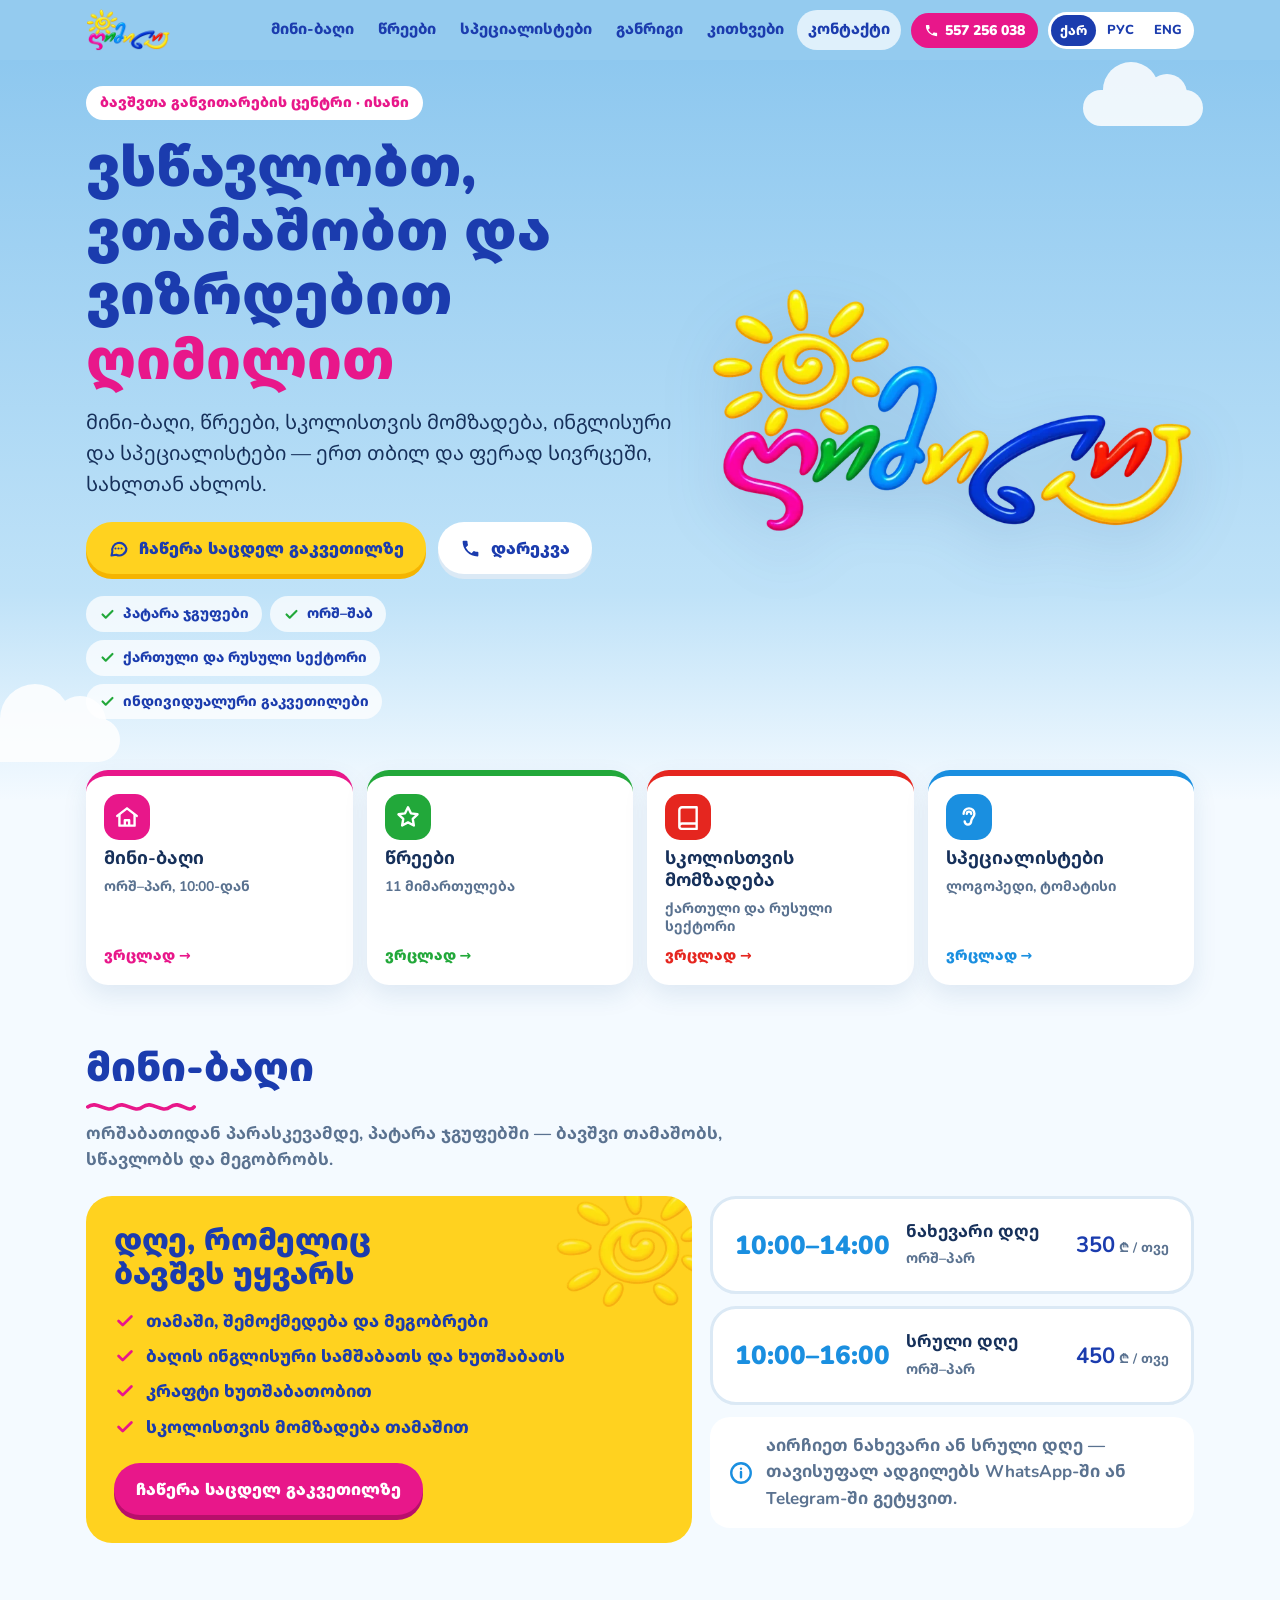
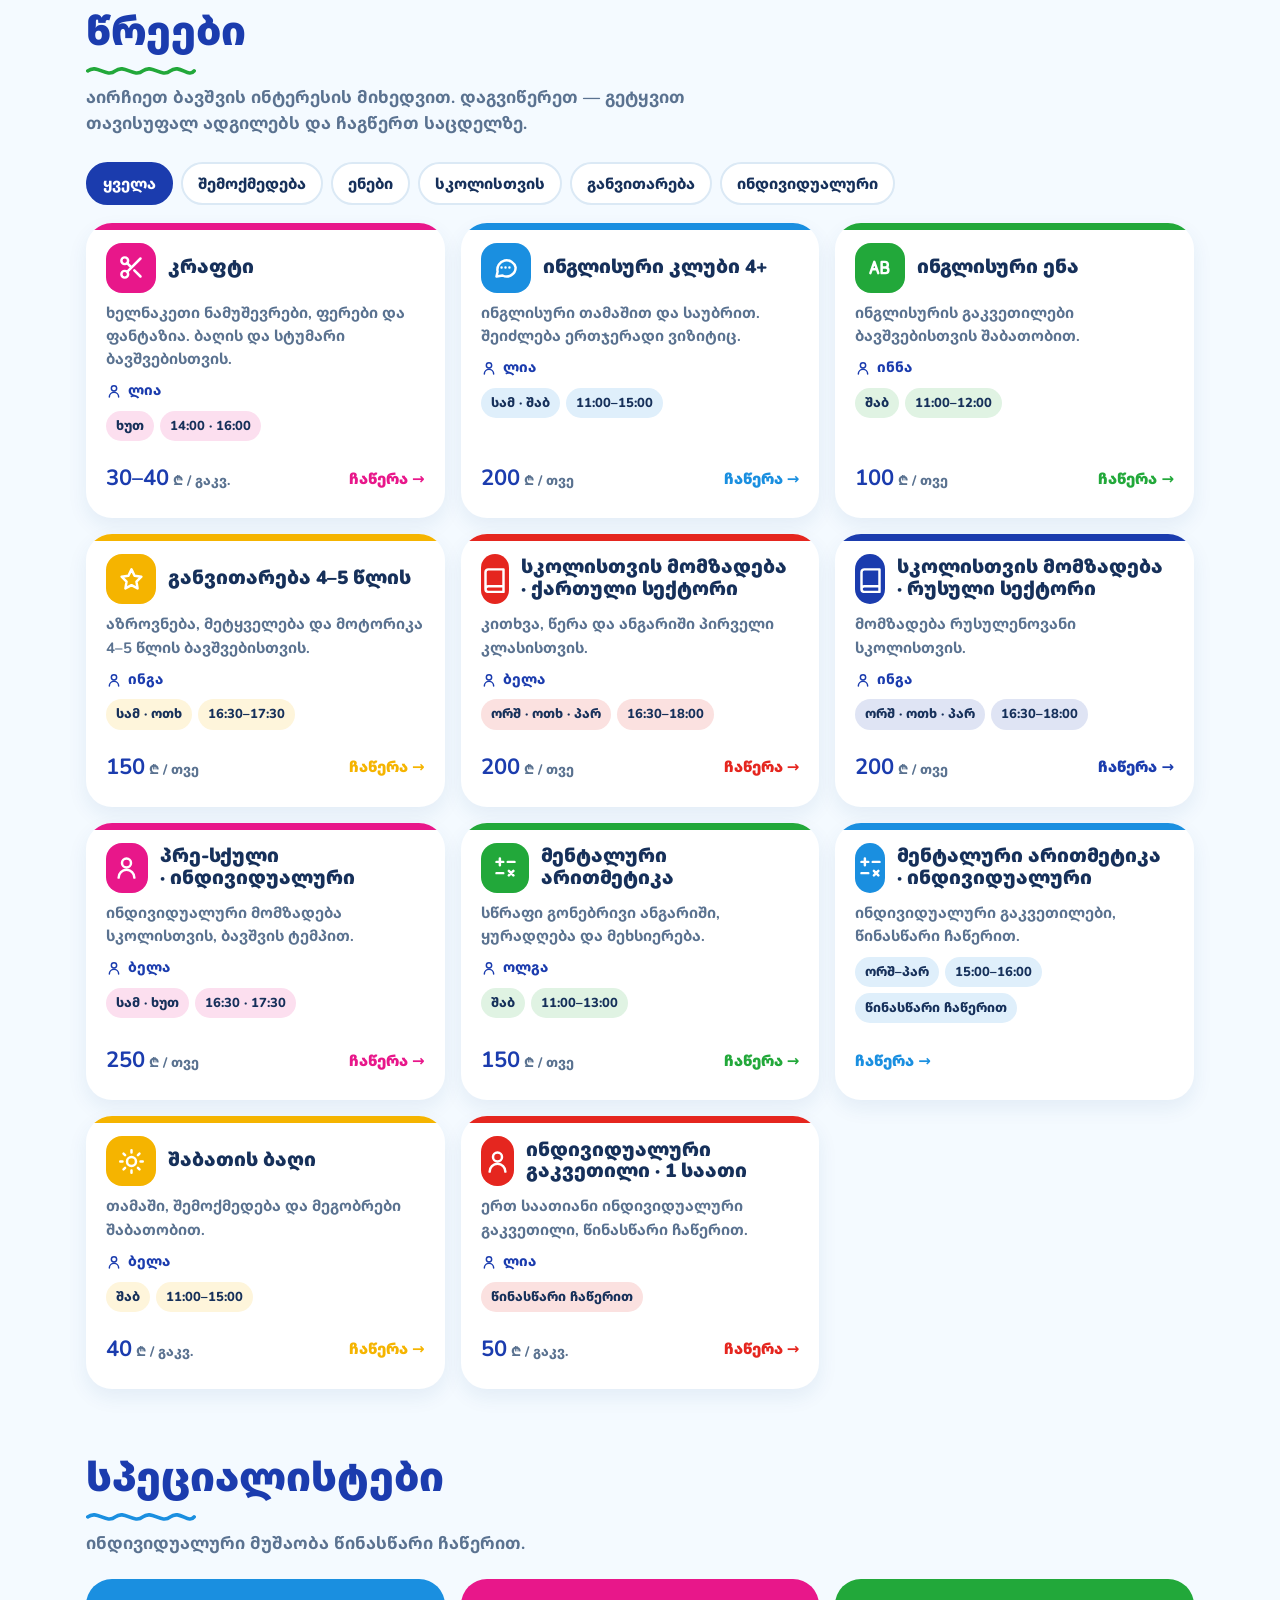
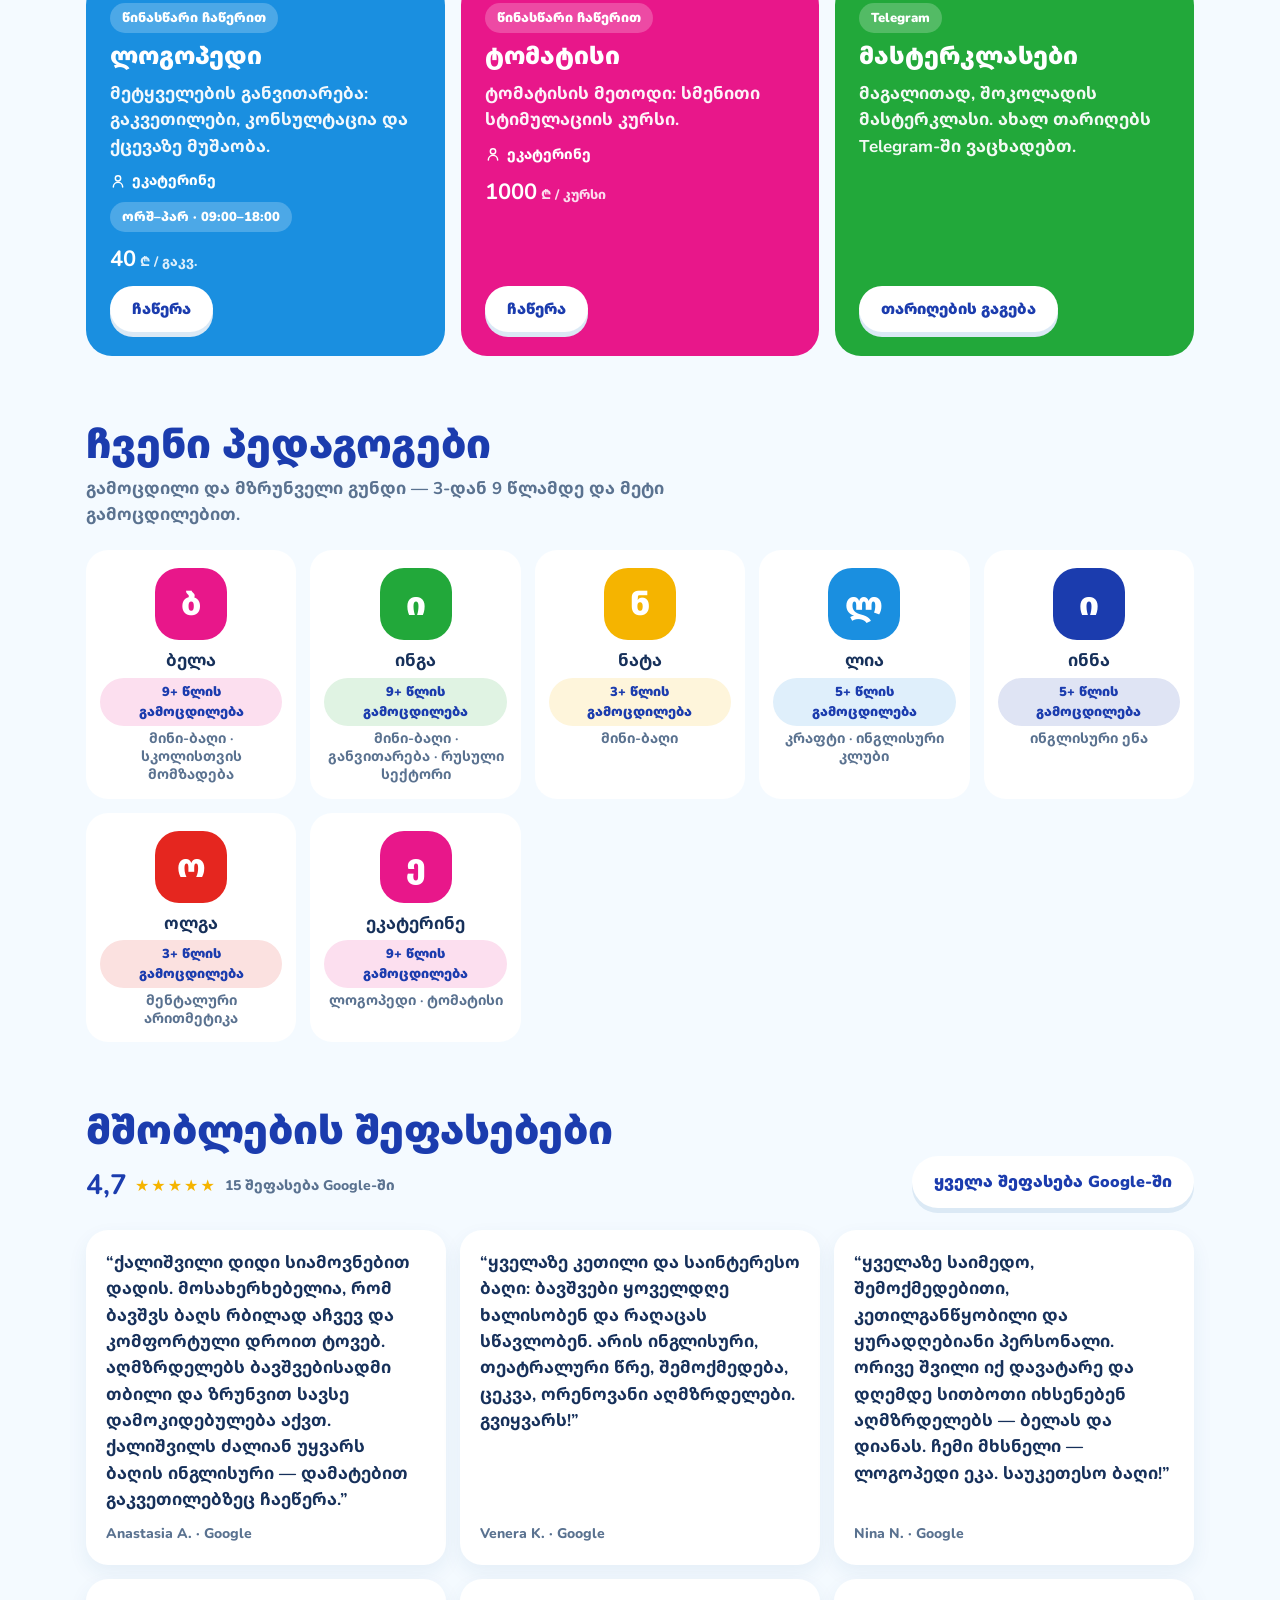
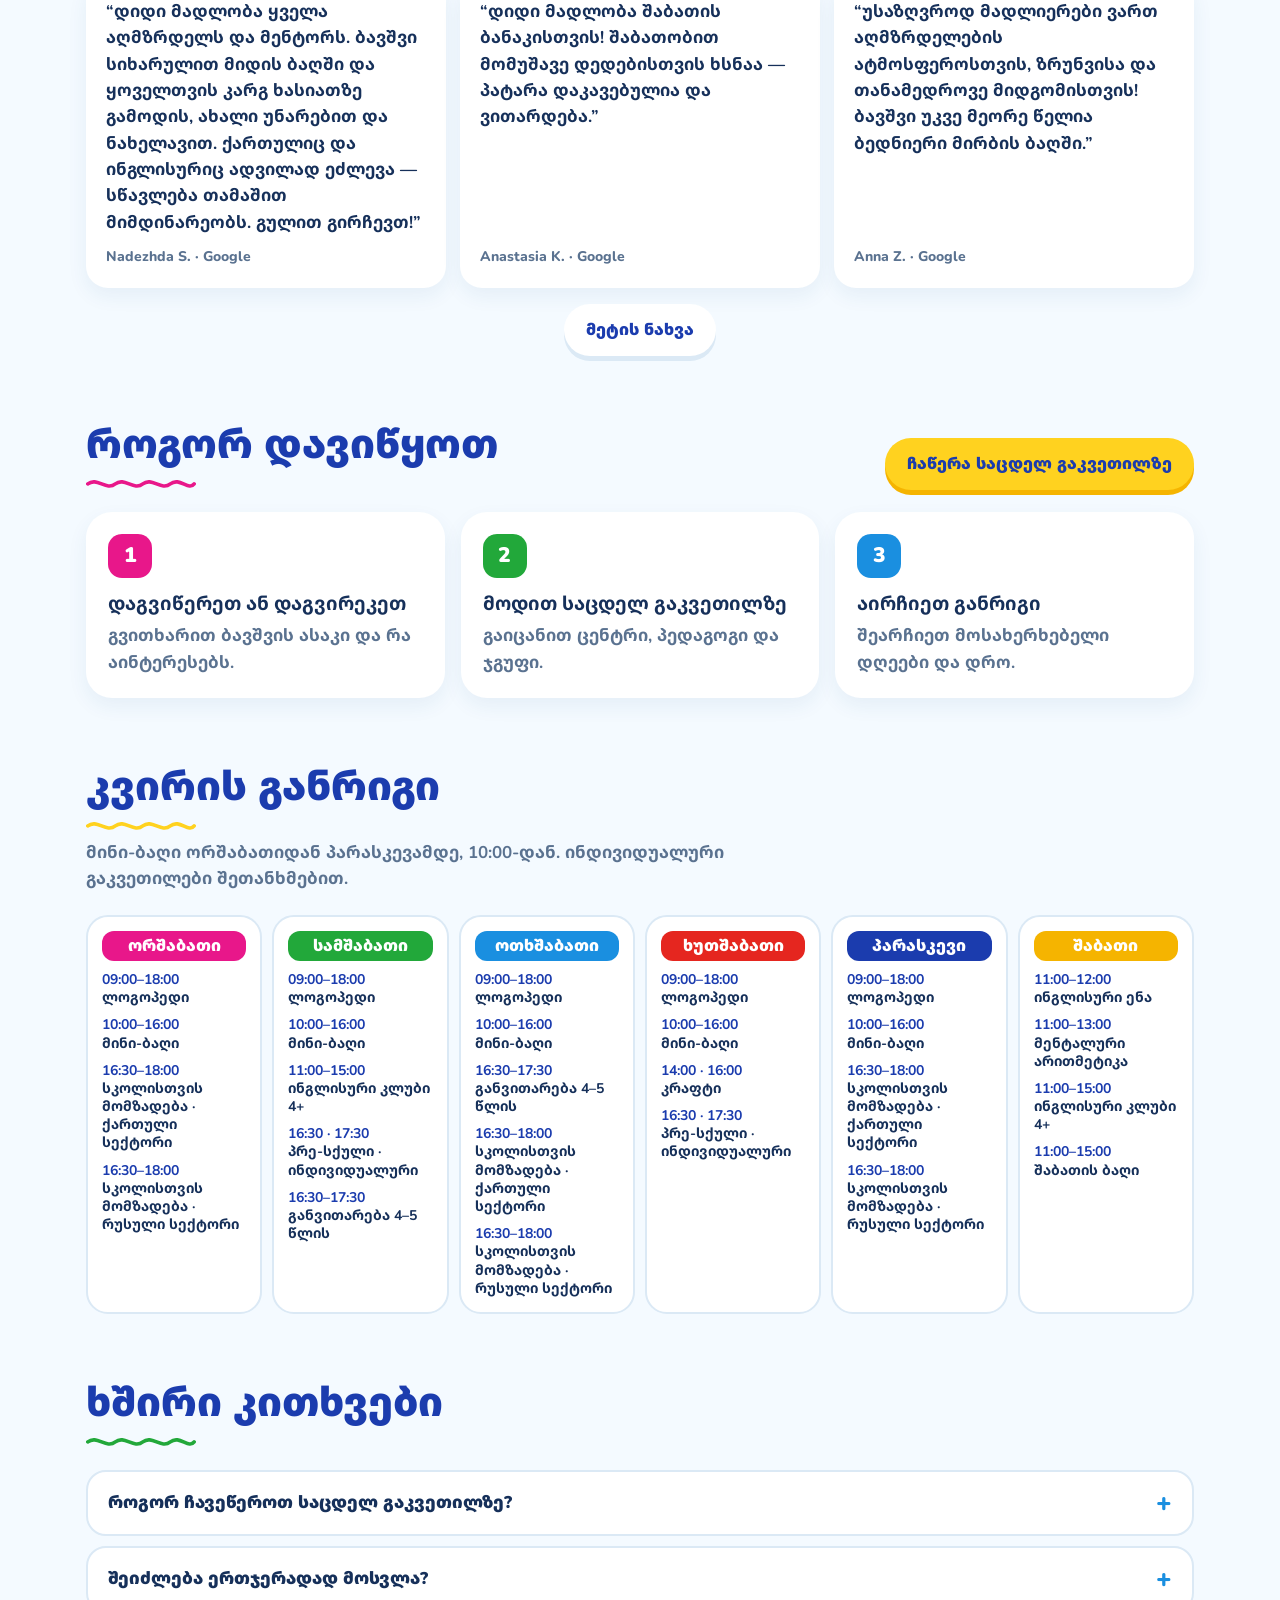
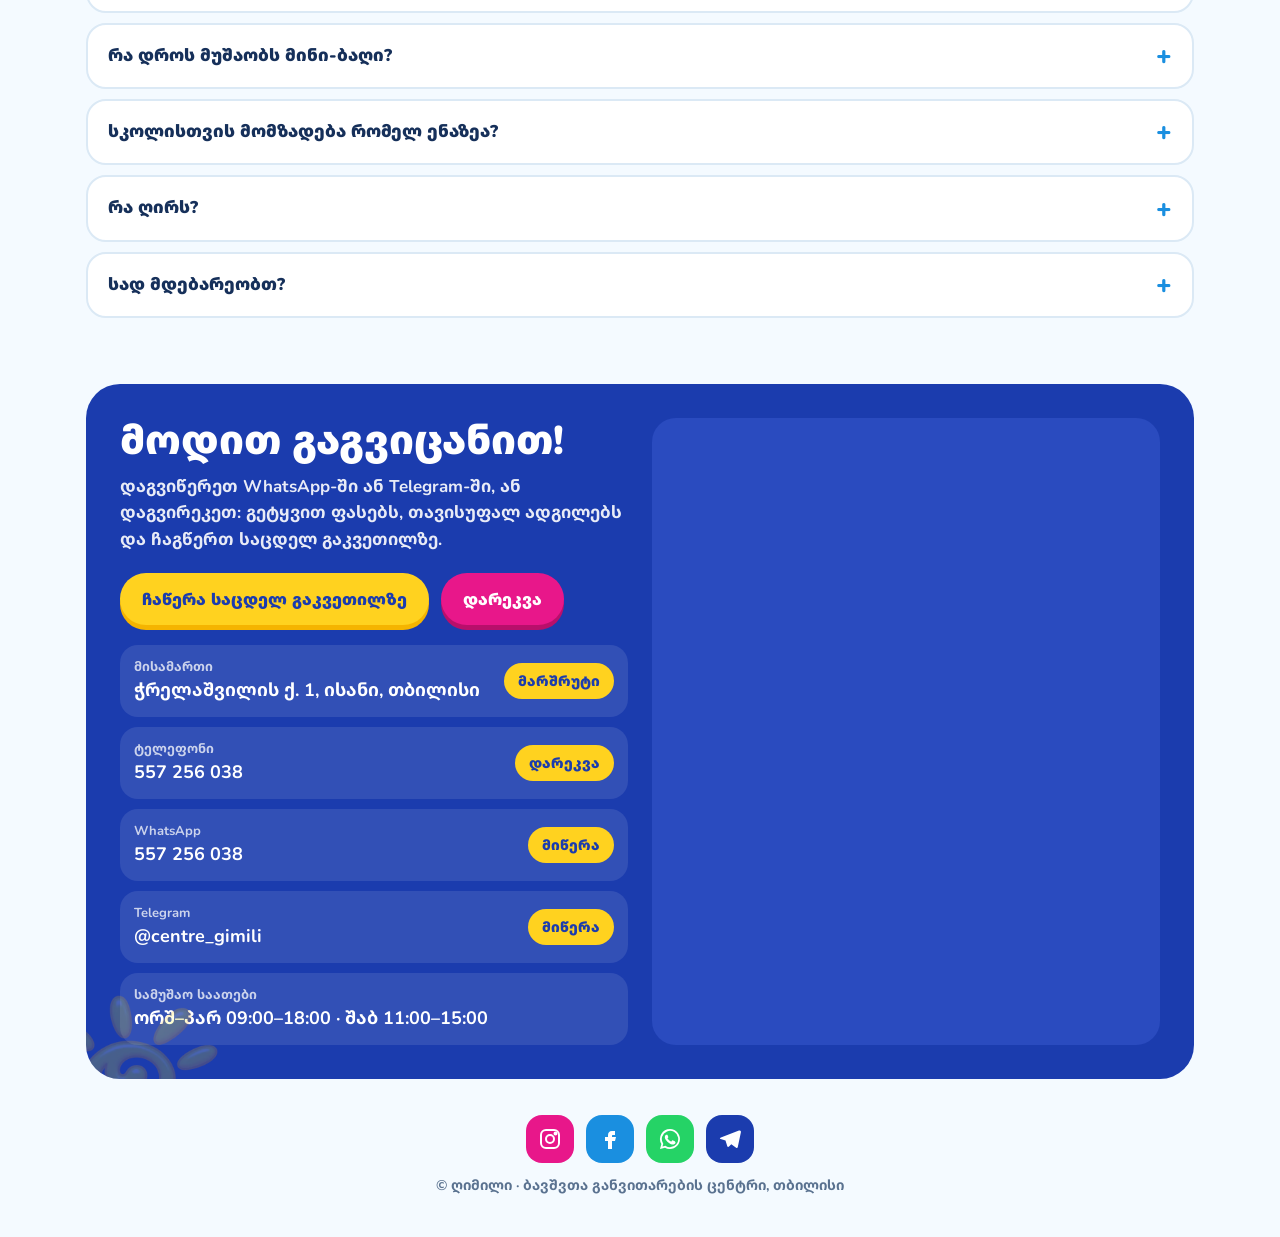
==== index.html @ 7ff39ddd "Site: speech therapist Mon–Fri 09:00–18:00 in the schedule; hours from 09:00 Co-Authored-By: Claude " ====
<!doctype html>
<html lang="ka">
<head>
<meta charset="utf-8">
<meta name="viewport" content="width=device-width,initial-scale=1,viewport-fit=cover">
<meta name="theme-color" content="#8ec8ef">
<title>ღიმილი · ბავშვთა განვითარების ცენტრი ისანში · Gimili</title>
<meta name="description" content="ღიმილი — ბავშვთა განვითარების ცენტრი ისანში: მინი-ბაღი, წრეები, სკოლისთვის მომზადება (ქართული და რუსული სექტორი), ინგლისური, ლოგოპედი, ტომატისი. ჩაეწერეთ საცდელ გაკვეთილზე.">
<meta name="author" content="Irakli Kvirkvelia · Homes in Georgia">
<!-- Made with Claude (Anthropic) · © Homes in Georgia · Created by Irakli Kvirkvelia -->
<link rel="canonical" href="https://gimili.ge/">
<link rel="icon" href="./site/assets/icon.png">
<link rel="apple-touch-icon" href="./site/assets/icon.png">
<meta property="og:type" content="website">
<meta property="og:url" content="https://gimili.ge/">
<meta property="og:title" content="ღიმილი · ბავშვთა განვითარების ცენტრი ისანში">
<meta property="og:description" content="მინი-ბაღი, წრეები, სკოლისთვის მომზადება, ინგლისური და სპეციალისტები. ჩაეწერეთ საცდელ გაკვეთილზე.">
<meta property="og:image" content="https://gimili.ge/site/assets/logo.webp">
<script type="application/ld+json">
{"@context":"https://schema.org","@type":"ChildCare","name":"ღიმილი · Gimili","url":"https://gimili.ge/","telephone":"+995557256038","image":"https://gimili.ge/site/assets/logo.webp",
 "address":{"@type":"PostalAddress","streetAddress":"Chrelashvili St 1","addressLocality":"Tbilisi","addressRegion":"Isani","addressCountry":"GE"},
 "openingHoursSpecification":[{"@type":"OpeningHoursSpecification","dayOfWeek":["Monday","Tuesday","Wednesday","Thursday","Friday"],"opens":"09:00","closes":"18:00"},{"@type":"OpeningHoursSpecification","dayOfWeek":"Saturday","opens":"11:00","closes":"15:00"}],
 "sameAs":["https://www.instagram.com/centri_ghimili/","https://www.facebook.com/share/1DfU3EqnLd/","https://t.me/centre_gimili"]}
</script>
<link rel="preconnect" href="https://fonts.googleapis.com">
<link rel="preconnect" href="https://fonts.gstatic.com" crossorigin>
<link rel="stylesheet" href="https://fonts.googleapis.com/css2?family=Nunito:wght@600;800;900&family=Noto+Sans+Georgian:wght@500;700;900&display=swap">
<style>
  /* Sky band with the logo's sun, white "toy-box" cards in the logo's colours. One clear next step on every screen. */
  :root{
    --sky:#8ec8ef; --paper:#f4faff; --navy:#1b3cae; --ink:#16305a; --muted:#5a7290; --line:#dbe9f5;
    --sun:#ffd21f; --sun-deep:#f5b400; --pink:#e8178a; --green:#22a83a; --blue:#1a8fe0; --red:#e5261f;
    --font:"Nunito","Noto Sans Georgian",system-ui,sans-serif; --r:26px; --head:60px;
    color-scheme:light;
  }
  *{box-sizing:border-box}
  html{scroll-behavior:smooth;scroll-padding-top:calc(var(--head) + 12px)}
  body{margin:0;background:var(--paper);color:var(--ink);font-family:var(--font);font-size:17px;line-height:1.55;overflow-x:hidden}
  @supports(overflow:clip){body{overflow-x:clip}}
  img{max-width:100%;display:block}
  a{color:inherit}
  .wrap{width:min(100%,1140px);margin:0 auto;padding-left:max(16px,env(safe-area-inset-left));padding-right:max(16px,env(safe-area-inset-right))}
  h1,h2,h3{line-height:1.15;text-wrap:balance;margin:0}
  :focus-visible{outline:3px solid var(--navy);outline-offset:3px;border-radius:10px}
  .sr{position:absolute;width:1px;height:1px;overflow:hidden;clip:rect(0 0 0 0)}
  svg{flex:none}

  /* buttons */
  .btn{display:inline-flex;align-items:center;justify-content:center;gap:10px;min-height:52px;padding:0 22px;border-radius:999px;font:900 16px var(--font);text-decoration:none;cursor:pointer;border:0;transition:transform .15s,box-shadow .15s;white-space:nowrap}
  .btn:hover{transform:translateY(-2px)}
  .btn:active{transform:translateY(1px)}
  .btn svg{width:21px;height:21px}
  .b-sun{background:var(--sun);color:var(--navy);box-shadow:0 5px 0 var(--sun-deep)}
  .b-pink{background:var(--pink);color:#fff;box-shadow:0 5px 0 #b80f6b}
  .b-white{background:#fff;color:var(--navy);box-shadow:0 5px 0 var(--line)}
  .b-navy{background:var(--navy);color:#fff;box-shadow:0 5px 0 #0f2479}

  /* header */
  .top{position:sticky;top:0;z-index:40;background:rgba(142,200,239,.94);backdrop-filter:blur(10px);padding-top:env(safe-area-inset-top);transition:box-shadow .2s}
  .top.scrolled{box-shadow:0 6px 20px rgba(20,60,120,.14)}
  .top .wrap{display:flex;align-items:center;gap:10px;min-height:var(--head)}
  .brand img{height:42px;width:auto}
  .nav{display:flex;gap:2px;margin-left:auto}
  .nav a{text-decoration:none;font-weight:800;color:var(--navy);padding:8px 11px;border-radius:999px;font-size:15px;white-space:nowrap}
  .nav a:hover,.nav a.on{background:rgba(255,255,255,.7)}
  .tel-top{display:inline-flex;align-items:center;gap:6px;background:var(--pink);color:#fff;text-decoration:none;font:900 14px var(--font);padding:8px 13px;border-radius:999px;white-space:nowrap}
  .tel-top svg{width:15px;height:15px}
  .lang{display:flex;background:#fff;border-radius:999px;padding:3px;gap:2px}
  .lang button{border:0;background:transparent;font:800 13px var(--font);color:var(--navy);padding:6px 9px;border-radius:999px;cursor:pointer}
  .lang button[aria-pressed="true"]{background:var(--navy);color:#fff}
  .burger{display:none;width:44px;height:44px;border:0;border-radius:14px;background:#fff;color:var(--navy);cursor:pointer;place-items:center}
  .burger svg{width:24px;height:24px}
  @media(max-width:1020px){.nav{display:none}.burger{display:grid;order:4}.top .lang{margin-left:auto;order:2}.tel-top{order:3}}
  @media(max-width:640px){.tel-top span{display:none}.tel-top{width:44px;height:44px;padding:0;justify-content:center;border-radius:14px}.tel-top svg{width:20px;height:20px}.top .lang button{padding:7px 8px}}
  @media(max-width:400px){.brand img{height:32px}.top .wrap{gap:7px}.top .lang button{padding:7px 6px;font-size:12px}}

  /* mobile menu */
  .drawer{position:fixed;inset:0;z-index:60;display:none}
  .drawer.open{display:block}
  .drawer .shade{position:absolute;inset:0;background:rgba(14,30,70,.45);animation:fade .2s}
  .drawer .panel{position:absolute;top:0;right:0;bottom:0;width:min(86vw,360px);background:#fff;padding:calc(14px + env(safe-area-inset-top)) 18px calc(20px + env(safe-area-inset-bottom));display:flex;flex-direction:column;gap:6px;overflow:auto;animation:slide .22s ease-out}
  .drawer .row{display:flex;align-items:center;justify-content:space-between;margin-bottom:8px}
  .drawer .close{width:44px;height:44px;border:0;border-radius:14px;background:var(--paper);color:var(--navy);cursor:pointer;display:grid;place-items:center}
  .drawer nav a{display:flex;align-items:center;gap:12px;text-decoration:none;font-weight:900;font-size:19px;color:var(--ink);padding:12px 10px;border-radius:16px}
  .drawer nav a:hover{background:var(--paper)}
  .drawer nav a i{width:12px;height:12px;border-radius:50%;background:var(--c)}
  .drawer .lang{align-self:flex-start;background:var(--paper);margin:10px 0}
  .drawer .btn{width:100%;margin-top:8px}
  @keyframes slide{from{transform:translateX(100%)}}
  @keyframes fade{from{opacity:0}}

  /* hero */
  .hero{background:linear-gradient(180deg,var(--sky) 0%,#bfe2f8 72%,var(--paper) 100%);position:relative;overflow:hidden}
  .hero .wrap{display:grid;grid-template-columns:minmax(0,1.1fr) minmax(0,.9fr);gap:28px;align-items:center;padding-block:26px 64px;position:relative;z-index:1}
  .eyebrow{display:inline-flex;align-items:center;gap:8px;background:#fff;color:var(--pink);font-weight:900;font-size:14px;padding:6px 14px;border-radius:999px}
  .hero h1{font-size:clamp(32px,5vw,56px);font-weight:900;color:var(--navy);margin:16px 0 14px}
  .hero h1 em{font-style:normal;color:var(--pink)}
  .lead{font-size:clamp(17px,2vw,20px);margin:0 0 22px;max-width:34em}
  .ctas{display:flex;flex-wrap:wrap;gap:12px}
  .trust{display:flex;flex-wrap:wrap;gap:8px;margin-top:22px;padding:0;list-style:none}
  .trust li{display:inline-flex;align-items:center;gap:7px;background:rgba(255,255,255,.75);border-radius:999px;padding:7px 13px;font-weight:800;font-size:14px;color:var(--navy)}
  .trust li svg{width:17px;height:17px;color:var(--green)}
  .hero-logo{width:100%;max-width:500px;margin-inline:auto;filter:drop-shadow(0 18px 30px rgba(20,70,140,.18));animation:bob 5s ease-in-out infinite}
  .cloud{position:absolute;background:#fff;border-radius:999px;opacity:.85;pointer-events:none}
  .cloud::before,.cloud::after{content:"";position:absolute;background:#fff;border-radius:50%}
  .c1{width:150px;height:44px;left:-30px;bottom:38px}.c1::before{width:70px;height:70px;left:30px;top:-34px}.c1::after{width:52px;height:52px;left:84px;top:-22px}
  .c2{width:120px;height:36px;right:6%;top:30px}.c2::before{width:56px;height:56px;left:20px;top:-28px}.c2::after{width:40px;height:40px;left:64px;top:-16px}
  @media(max-width:820px){.hero h1{font-size:clamp(28px,8vw,36px);margin:12px 0 10px}.lead{font-size:16px;margin-bottom:18px}.trust{margin-top:16px}.trust li{font-size:13px;padding:6px 11px}}
  @media(max-width:820px){.hero .wrap{grid-template-columns:minmax(0,1fr);padding-block:18px 52px;text-align:center}.hero-art{display:none}.ctas,.trust{justify-content:center}.ctas .btn{flex:1 1 220px}}

  /* offer tiles */
  .tiles{display:grid;grid-template-columns:repeat(4,minmax(0,1fr));gap:14px;margin-top:-30px;position:relative;z-index:2}
  .tile{display:flex;flex-direction:column;gap:8px;background:#fff;border-radius:22px;padding:18px;text-decoration:none;box-shadow:0 10px 24px rgba(26,80,140,.1);border-top:6px solid var(--c);transition:transform .15s;min-width:0}
  .tile:hover{transform:translateY(-3px)}
  .tile .ic{width:46px;height:46px;border-radius:15px;background:var(--c);color:#fff;display:grid;place-items:center}
  .tile .ic svg{width:26px;height:26px}
  .tile b{font-size:18px;line-height:1.2}
  .tile small{color:var(--muted);font-weight:700;font-size:14px;line-height:1.35}
  .tile span.go{margin-top:auto;font-weight:900;color:var(--c);font-size:14px}
  @media(max-width:900px){.tiles{grid-template-columns:repeat(2,minmax(0,1fr))}}
  @media(max-width:420px){.tile{padding:14px}.tile b{font-size:16px}.tile small{display:none}}

  section{padding-block:60px 6px}
  .sec-head{display:flex;align-items:flex-end;justify-content:space-between;gap:16px;flex-wrap:wrap;margin-bottom:22px}
  .sec-head h2{font-size:clamp(28px,4vw,40px);font-weight:900;color:var(--navy)}
  .sec-head p{margin:8px 0 0;color:var(--muted);font-weight:700;max-width:40em}
  .squiggle{display:block;width:110px;height:14px;margin-top:8px}
  .price{display:inline-flex;align-items:baseline;gap:4px;font-weight:900;color:var(--navy)}
  .price b{font-size:22px}
  .price small{color:var(--muted);font-weight:800;font-size:13px}

  /* garden */
  .garden{display:grid;grid-template-columns:minmax(0,1.25fr) minmax(0,1fr);gap:18px}
  .garden-card{background:var(--sun);border-radius:var(--r);padding:28px;position:relative;overflow:hidden;color:var(--navy)}
  .garden-card h3{font-size:clamp(24px,3vw,30px);font-weight:900;max-width:14em}
  .garden-card ul{list-style:none;padding:0;margin:16px 0 22px;display:grid;gap:9px;font-weight:800;position:relative}
  .garden-card li{display:flex;gap:10px;align-items:flex-start}
  .garden-card li svg{width:22px;height:22px;color:var(--pink);margin-top:1px}
  .garden-card .sunimg{position:absolute;right:-30px;top:-20px;width:170px;opacity:.5;animation:spin 40s linear infinite}
  .slots{display:grid;gap:12px;align-content:start}
  .slot{background:#fff;border-radius:var(--r);padding:20px 22px;border:3px solid var(--line);display:flex;gap:16px;align-items:center;flex-wrap:wrap}
  .slot .time{font:900 26px var(--font);color:var(--blue);white-space:nowrap}
  .slot b{display:block}.slot small{color:var(--muted);font-weight:700}
  .slot .price{margin-left:auto}
  .note{background:#fff;border-radius:20px;padding:16px 18px;font-weight:700;color:var(--muted);display:flex;gap:12px;align-items:center}
  .note svg{width:26px;height:26px;color:var(--blue)}
  @media(max-width:820px){.garden{grid-template-columns:minmax(0,1fr)}.garden-card{padding:22px}}

  /* clubs */
  .filters{display:flex;gap:8px;overflow-x:auto;padding:2px 2px 10px;margin:0 -2px 8px;scrollbar-width:none}
  .filters::-webkit-scrollbar{display:none}
  .filters button{flex:none;border:2px solid var(--line);background:#fff;color:var(--ink);font:800 15px var(--font);padding:9px 15px;border-radius:999px;cursor:pointer}
  .filters button[aria-pressed="true"]{background:var(--navy);border-color:var(--navy);color:#fff}
  .clubs{display:grid;grid-template-columns:repeat(3,minmax(0,1fr));gap:16px}
  .club{background:#fff;border-radius:var(--r);padding:20px;display:flex;flex-direction:column;gap:9px;min-width:0;box-shadow:0 8px 20px rgba(26,80,140,.08);position:relative;overflow:hidden}
  .club::before{content:"";position:absolute;inset:0 0 auto;height:7px;background:var(--c)}
  .club .hd{display:flex;gap:12px;align-items:center}
  .club .ico{width:50px;height:50px;border-radius:16px;background:var(--c);display:grid;place-items:center;color:#fff}
  .club .ico svg{width:27px;height:27px}
  .club h3{font-size:19px;font-weight:900}
  .club p{margin:0;color:var(--muted);font-weight:700;font-size:15px}
  .when{display:flex;flex-wrap:wrap;gap:6px}
  .chip{background:color-mix(in srgb,var(--c) 14%,#fff);font-weight:800;font-size:13px;padding:5px 10px;border-radius:999px}
  .club .ft{display:flex;align-items:center;justify-content:space-between;gap:10px;margin-top:auto;padding-top:8px;flex-wrap:wrap}
  .club .ask{font:900 15px var(--font);color:var(--c);text-decoration:none;display:inline-flex;gap:6px;align-items:center;min-height:40px}
  .club .ask:hover{text-decoration:underline}
  .club[hidden]{display:none}
  @media(max-width:980px){.clubs{grid-template-columns:repeat(2,minmax(0,1fr))}}
  @media(max-width:600px){.clubs{grid-template-columns:minmax(0,1fr)}.club{padding:18px}}

  /* specialists */
  .duo{display:grid;grid-template-columns:repeat(3,minmax(0,1fr));gap:16px}
  .spec{border-radius:var(--r);padding:24px;color:#fff;display:flex;flex-direction:column;gap:10px;min-width:0}
  .spec h3{font-size:24px;font-weight:900}
  .spec p{margin:0;font-weight:700;opacity:.95}
  .spec .tag{align-self:flex-start;background:rgba(255,255,255,.22);font-weight:900;font-size:13px;padding:5px 12px;border-radius:999px}
  .spec .btn{margin-top:auto;align-self:flex-start;min-height:46px;font-size:15px}
  .spec .price{color:#fff}.spec .price small{color:rgba(255,255,255,.85)}
  @media(max-width:900px){.duo{grid-template-columns:minmax(0,1fr)}}

  /* steps */
  .steps{display:grid;grid-template-columns:repeat(3,minmax(0,1fr));gap:16px;counter-reset:s;list-style:none;padding:0;margin:0}
  .steps li{background:#fff;border-radius:var(--r);padding:22px;position:relative;box-shadow:0 8px 20px rgba(26,80,140,.07)}
  .steps li::before{counter-increment:s;content:counter(s);width:44px;height:44px;border-radius:14px;background:var(--c);color:#fff;font-weight:900;font-size:21px;display:grid;place-items:center;margin-bottom:12px}
  .steps b{display:block;font-size:19px;margin-bottom:4px}
  .steps span{color:var(--muted);font-weight:700}
  @media(max-width:820px){.steps{grid-template-columns:minmax(0,1fr)}.steps li{display:grid;grid-template-columns:44px 1fr;column-gap:14px;padding:18px}.steps li::before{grid-row:span 2;margin:0}}

  /* gallery, team, reviews (shown only when filled) */
  .gallery{display:grid;grid-template-columns:repeat(4,minmax(0,1fr));gap:10px}
  .gallery img{width:100%;aspect-ratio:1;object-fit:cover;border-radius:18px}
  .gallery img:first-child{grid-column:span 2;grid-row:span 2}
  @media(max-width:700px){.gallery{grid-template-columns:repeat(2,minmax(0,1fr))}}
  .team{display:grid;grid-template-columns:repeat(auto-fill,minmax(200px,1fr));gap:14px}
  .person{background:#fff;border-radius:22px;padding:14px;text-align:center}
  .person img{width:100%;aspect-ratio:1;object-fit:cover;border-radius:16px;margin-bottom:10px}
  .person b{display:block;line-height:1.25}.person small{color:var(--muted);font-weight:700;font-size:14px;line-height:1.3;display:block;margin-top:4px}
  .exp{display:inline-block;margin-top:6px;background:color-mix(in srgb,var(--c,#1a8fe0) 14%,#fff);color:var(--navy);font-weight:900;font-size:13px;padding:4px 10px;border-radius:999px}
  .ava{width:72px;height:72px;border-radius:24px;background:var(--c);color:#fff;font-weight:900;font-size:32px;display:grid;place-items:center;margin:4px auto 10px}
  .who{display:inline-flex;align-items:center;gap:6px;font-weight:800;font-size:14px;color:var(--navy)}
  .who svg{width:16px;height:16px}.who.light{color:#fff}
  @media(max-width:480px){.team{grid-template-columns:repeat(2,minmax(0,1fr))}.person{padding:12px 10px}}
  .reviews{display:grid;grid-template-columns:repeat(3,minmax(0,1fr));gap:14px}
  .review{background:#fff;border-radius:22px;padding:20px;margin:0;box-shadow:0 8px 20px rgba(26,80,140,.07);display:flex;flex-direction:column}
  .review[hidden]{display:none}
  .review figcaption{margin-top:auto}
  .stars{color:#f5b400;letter-spacing:2px;font-size:16px}
  .review .stars{margin-bottom:8px}
  .gbadge{display:flex;align-items:center;gap:8px;margin-top:10px;font-weight:800;color:var(--ink)}
  .gbadge b{font-size:28px;color:var(--navy)}.gbadge small{color:var(--muted);font-size:14px}
  .review blockquote{margin:0 0 10px;font-weight:700}
  .review figcaption{color:var(--muted);font-weight:800;font-size:14px}
  @media(max-width:980px){.reviews{grid-template-columns:repeat(2,minmax(0,1fr))}}@media(max-width:640px){.reviews{grid-template-columns:minmax(0,1fr)}}

  /* schedule */
  .days{display:none;gap:6px;overflow-x:auto;scrollbar-width:none;margin-bottom:12px}
  .days::-webkit-scrollbar{display:none}
  .days button{flex:1 0 auto;border:0;background:#fff;color:var(--ink);font:900 15px var(--font);padding:10px 14px;border-radius:14px;cursor:pointer;border-bottom:4px solid var(--c)}
  .days button[aria-pressed="true"]{background:var(--c);color:#fff}
  .week{display:grid;grid-template-columns:repeat(6,minmax(0,1fr));gap:10px}
  .day{background:#fff;border-radius:22px;padding:14px;min-width:0;border:2px solid var(--line)}
  .day h3{font-size:16px;font-weight:900;color:#fff;background:var(--c);border-radius:12px;padding:6px 10px;margin-bottom:10px;text-align:center}
  .day ul{list-style:none;margin:0;padding:0;display:grid;gap:9px}
  .day li{font-size:14px;line-height:1.3;font-weight:700}
  .day li b{display:block;color:var(--navy);font-variant-numeric:tabular-nums}
  @media(max-width:1000px){.days{display:flex}.week{grid-template-columns:minmax(0,1fr)}.day{display:none;padding:18px}.day.on{display:block}.day h3{display:none}.day li{font-size:16px;display:flex;gap:14px}.day li b{min-width:110px}}

  /* faq */
  .faq{display:grid;gap:10px}
  .faq details{background:#fff;border-radius:20px;padding:4px 20px;border:2px solid var(--line)}
  .faq details[open]{border-color:var(--blue)}
  .faq summary{cursor:pointer;list-style:none;font-weight:900;font-size:17px;padding:14px 0;display:flex;justify-content:space-between;gap:12px;align-items:center}
  .faq summary::-webkit-details-marker{display:none}
  .faq summary::after{content:"+";font-size:26px;color:var(--blue);line-height:1;transition:transform .2s}
  .faq details[open] summary::after{transform:rotate(45deg)}
  .faq p{margin:0 0 16px;color:var(--muted);font-weight:700}

  /* contact */
  .contact{background:var(--navy);color:#fff;border-radius:34px;padding:34px;display:grid;grid-template-columns:minmax(0,1fr) minmax(0,1fr);gap:24px;position:relative;overflow:hidden}
  .contact h2{font-size:clamp(28px,4vw,40px);font-weight:900}
  .contact p{margin:10px 0 0;font-weight:700;opacity:.9}
  .rows{display:grid;gap:10px;margin-top:20px}
  .crow{background:rgba(255,255,255,.1);border-radius:18px;padding:12px 14px;display:flex;align-items:center;gap:12px;justify-content:space-between;flex-wrap:wrap}
  .crow small{display:block;opacity:.75;font-weight:700;font-size:13px}
  .crow>div{min-width:0;flex:1 1 160px}.crow b{font-size:18px;overflow-wrap:anywhere}
  .crow>a{color:var(--navy);background:var(--sun);border-radius:999px;padding:8px 14px;font:900 14px var(--font);text-decoration:none}
  .map{border-radius:24px;overflow:hidden;min-height:320px;background:#2a4bbf;position:relative}
  .map iframe{position:absolute;inset:0;width:100%;height:100%;border:0}
  .contact .sunimg{position:absolute;left:-60px;bottom:-70px;width:200px;opacity:.2;animation:spin 50s linear infinite;pointer-events:none}
  @media(max-width:860px){.contact{grid-template-columns:minmax(0,1fr);padding:24px 18px}.map{min-height:260px}}
  footer{padding-block:30px calc(96px + env(safe-area-inset-bottom));color:var(--muted);font-weight:700;font-size:14px;text-align:center}
  .social{display:flex;justify-content:center;gap:12px;margin-bottom:12px}
  .social a{width:48px;height:48px;border-radius:16px;display:grid;place-items:center;color:#fff}
  .social svg{width:24px;height:24px}
  @media(min-width:861px){footer{padding-bottom:40px}}

  /* always-visible action bar on phones */
  .bar{position:fixed;left:0;right:0;bottom:0;z-index:30;display:none;gap:10px;padding:10px max(12px,env(safe-area-inset-left)) calc(10px + env(safe-area-inset-bottom));background:rgba(255,255,255,.96);backdrop-filter:blur(10px);box-shadow:0 -6px 20px rgba(20,60,120,.12);transform:translateY(110%);transition:transform .25s}
  .bar.show{transform:none}
  .bar .btn{flex:1;min-height:50px;font-size:15px;padding:0 12px}
  @media(max-width:860px){.bar{display:flex}}

  /* contact chooser */
  .sheet{position:fixed;inset:0;z-index:70;display:none;align-items:flex-end;justify-content:center}
  .sheet.open{display:flex}
  .sheet .shade{position:absolute;inset:0;background:rgba(14,30,70,.45);animation:fade .2s}
  .sheet .card{position:relative;width:min(100%,420px);background:#fff;border-radius:26px 26px 0 0;padding:22px 18px calc(18px + env(safe-area-inset-bottom));display:grid;gap:10px;animation:up .22s ease-out}
  @media(min-width:640px){.sheet{align-items:center}.sheet .card{border-radius:26px}}
  .sheet .card>b{font-size:20px;color:var(--navy);text-align:center}
  .sheet .card>small{text-align:center;color:var(--muted);font-weight:700;margin-top:-6px}
  .sheet .card>small:empty{display:none}
  .opt{display:flex;align-items:center;gap:12px;min-height:56px;padding:0 18px;border-radius:18px;color:#fff;text-decoration:none;font-weight:900;font-size:17px}
  .opt svg{width:26px;height:26px}
  .opt.wa{background:#25d366}.opt.tg{background:#229ed9}.opt.call{background:var(--pink)}
  .opt-close{border:0;background:var(--paper);color:var(--navy);font:800 16px var(--font);min-height:48px;border-radius:16px;cursor:pointer}
  @keyframes up{from{transform:translateY(40px);opacity:0}}
  .reveal{opacity:0;transform:translateY(18px);transition:opacity .5s,transform .5s}
  .reveal.in{opacity:1;transform:none}
  @keyframes bob{50%{transform:translateY(-8px) rotate(-1deg)}}
  @keyframes spin{to{transform:rotate(360deg)}}
  @media(prefers-reduced-motion:reduce){*{animation:none!important;transition:none!important}html{scroll-behavior:auto}.reveal{opacity:1;transform:none}}
</style>
</head>
<body>

<header class="top" id="top">
  <div class="wrap">
    <a class="brand" href="#home" aria-label="ღიმილი"><img src="./site/assets/logo.webp" alt="ღიმილი" width="96" height="42"></a>
    <nav class="nav" aria-label="menu" id="nav"></nav>
    <a class="tel-top" href="tel:+995557256038" aria-label="557 256 038"><svg viewBox="0 0 24 24" fill="currentColor" aria-hidden="true"><path d="M6.6 10.8a15.2 15.2 0 0 0 6.6 6.6l2.2-2.2c.3-.3.7-.4 1-.2 1.1.4 2.3.6 3.6.6.6 0 1 .4 1 1V20c0 .6-.4 1-1 1A17 17 0 0 1 3 4c0-.6.4-1 1-1h3.5c.6 0 1 .4 1 1 0 1.3.2 2.5.6 3.6.1.3 0 .7-.2 1z"/></svg><span>557 256 038</span></a>
    <div class="lang" role="group" aria-label="Language"></div>
    <button class="burger" type="button" aria-label="menu" aria-expanded="false" aria-controls="drawer"><svg viewBox="0 0 24 24" fill="none" stroke="currentColor" stroke-width="2.6" stroke-linecap="round"><path d="M4 7h16M4 12h16M4 17h16"/></svg></button>
  </div>
</header>

<div class="drawer" id="drawer" aria-hidden="true">
  <div class="shade" data-close></div>
  <div class="panel" role="dialog" aria-modal="true" aria-label="menu">
    <div class="row"><img src="./site/assets/logo.webp" alt="ღიმილი" style="height:40px;width:auto"><button class="close" type="button" data-close aria-label="close"><svg viewBox="0 0 24 24" width="22" height="22" fill="none" stroke="currentColor" stroke-width="2.6" stroke-linecap="round"><path d="M6 6l12 12M18 6 6 18"/></svg></button></div>
    <nav id="drawerNav" aria-label="menu"></nav>
    <div class="lang" role="group" aria-label="Language"></div>
    <a class="btn b-sun" data-tg href="https://t.me/centre_gimili" target="_blank" rel="noopener"><span data-t="ctaTrial"></span></a>
    <a class="btn b-pink" href="tel:+995557256038"><span data-t="call"></span> · 557 256 038</a>
  </div>
</div>

<main id="home">
  <div class="hero">
    <span class="cloud c1"></span><span class="cloud c2"></span>
    <div class="wrap">
      <div>
        <span class="eyebrow" data-t="eyebrow"></span>
        <h1 data-t="heroTitle"></h1>
        <p class="lead" data-t="heroLead"></p>
        <div class="ctas">
          <a class="btn b-sun" data-tg href="https://t.me/centre_gimili" target="_blank" rel="noopener"><svg viewBox="0 0 24 24" fill="none" stroke="currentColor" stroke-width="2.4" stroke-linecap="round" stroke-linejoin="round" aria-hidden="true"><path d="M21 12a8 8 0 0 1-11.6 7.1L4 20l1-4.4A8 8 0 1 1 21 12z"/><path d="M8.5 12h.01M12 12h.01M15.5 12h.01"/></svg><span data-t="ctaTrial"></span></a>
          <a class="btn b-white" href="tel:+995557256038"><svg viewBox="0 0 24 24" fill="currentColor" aria-hidden="true"><path d="M6.6 10.8a15.2 15.2 0 0 0 6.6 6.6l2.2-2.2c.3-.3.7-.4 1-.2 1.1.4 2.3.6 3.6.6.6 0 1 .4 1 1V20c0 .6-.4 1-1 1A17 17 0 0 1 3 4c0-.6.4-1 1-1h3.5c.6 0 1 .4 1 1 0 1.3.2 2.5.6 3.6.1.3 0 .7-.2 1z"/></svg><span data-t="call"></span></a>
        </div>
        <ul class="trust" id="trust"></ul>
      </div>
      <div class="hero-art"><img class="hero-logo" src="./site/assets/logo.webp" alt="ღიმილი — ბავშვთა განვითარების ცენტრი" width="500" height="250"></div>
    </div>
  </div>

  <div class="wrap">
    <div class="tiles" id="tiles"></div>

    <section id="garden" class="reveal">
      <div class="sec-head"><div><h2 data-t="gardenTitle"></h2><svg class="squiggle" viewBox="0 0 120 14" aria-hidden="true"><path d="M2 8c10-8 20 8 30 0s20 8 30 0 20 8 30 0 20 8 26 0" fill="none" stroke="#e8178a" stroke-width="4" stroke-linecap="round"/></svg><p data-t="gardenLead"></p></div></div>
      <div class="garden">
        <div class="garden-card">
          <img class="sunimg" src="./site/assets/sun.webp" alt="" aria-hidden="true">
          <h3 data-t="gardenCardTitle"></h3>
          <ul id="gardenList"></ul>
          <a class="btn b-pink" data-tg data-what-key="gardenTitle" href="https://t.me/centre_gimili" target="_blank" rel="noopener"><span data-t="ctaTrial"></span></a>
        </div>
        <div class="slots" id="slots"></div>
      </div>
    </section>

    <section id="clubs" class="reveal">
      <div class="sec-head"><div><h2 data-t="clubsTitle"></h2><svg class="squiggle" viewBox="0 0 120 14" aria-hidden="true"><path d="M2 8c10-8 20 8 30 0s20 8 30 0 20 8 30 0 20 8 26 0" fill="none" stroke="#22a83a" stroke-width="4" stroke-linecap="round"/></svg><p data-t="clubsLead"></p></div></div>
      <div class="filters" id="filters" role="group"></div>
      <div class="clubs" id="clubList"></div>
    </section>

    <section id="specialists" class="reveal">
      <div class="sec-head"><div><h2 data-t="specTitle"></h2><svg class="squiggle" viewBox="0 0 120 14" aria-hidden="true"><path d="M2 8c10-8 20 8 30 0s20 8 30 0 20 8 30 0 20 8 26 0" fill="none" stroke="#1a8fe0" stroke-width="4" stroke-linecap="round"/></svg><p data-t="specLead"></p></div></div>
      <div class="duo" id="specList"></div>
    </section>

    <section id="photos" class="reveal" hidden>
      <div class="sec-head"><div><h2 data-t="photosTitle"></h2></div></div>
      <div class="gallery" id="gallery"></div>
    </section>

    <section id="team" class="reveal" hidden>
      <div class="sec-head"><div><h2 data-t="teamTitle"></h2><p data-t="teamLead"></p></div></div>
      <div class="team" id="teamList"></div>
    </section>

    <section id="reviews" class="reveal" hidden>
      <div class="sec-head"><div><h2 data-t="reviewsTitle"></h2><div class="gbadge" id="gbadge"></div></div><a class="btn b-white" id="gLink" href="#" target="_blank" rel="noopener"><span data-t="allReviews"></span></a></div>
      <div class="reviews" id="reviewList"></div>
      <div style="text-align:center;margin-top:16px"><button type="button" class="btn b-white" id="moreReviews"><span data-t="moreReviews"></span></button></div>
    </section>

    <section id="start" class="reveal">
      <div class="sec-head"><div><h2 data-t="stepsTitle"></h2><svg class="squiggle" viewBox="0 0 120 14" aria-hidden="true"><path d="M2 8c10-8 20 8 30 0s20 8 30 0 20 8 30 0 20 8 26 0" fill="none" stroke="#e8178a" stroke-width="4" stroke-linecap="round"/></svg></div><a class="btn b-sun" data-tg href="https://t.me/centre_gimili" target="_blank" rel="noopener"><span data-t="ctaTrial"></span></a></div>
      <ol class="steps" id="steps"></ol>
    </section>


    <section id="schedule" class="reveal">
      <div class="sec-head"><div><h2 data-t="schedTitle"></h2><svg class="squiggle" viewBox="0 0 120 14" aria-hidden="true"><path d="M2 8c10-8 20 8 30 0s20 8 30 0 20 8 30 0 20 8 26 0" fill="none" stroke="#ffd21f" stroke-width="4" stroke-linecap="round"/></svg><p data-t="schedLead"></p></div></div>
      <div class="days" id="dayTabs" role="tablist"></div>
      <div class="week" id="week"></div>
    </section>

    <section id="faq" class="reveal">
      <div class="sec-head"><div><h2 data-t="faqTitle"></h2><svg class="squiggle" viewBox="0 0 120 14" aria-hidden="true"><path d="M2 8c10-8 20 8 30 0s20 8 30 0 20 8 30 0 20 8 26 0" fill="none" stroke="#22a83a" stroke-width="4" stroke-linecap="round"/></svg></div></div>
      <div class="faq" id="faqList"></div>
    </section>

    <section id="contact" class="reveal">
      <div class="contact">
        <img class="sunimg" src="./site/assets/sun.webp" alt="" aria-hidden="true">
        <div>
          <h2 data-t="contactTitle"></h2>
          <p data-t="contactLead"></p>
          <div class="ctas" style="margin-top:20px"><a class="btn b-sun" data-tg href="https://t.me/centre_gimili" target="_blank" rel="noopener"><span data-t="ctaTrial"></span></a><a class="btn b-pink" href="tel:+995557256038"><span data-t="call"></span></a></div>
          <div class="rows">
            <div class="crow"><div><small data-t="lblAddress"></small><b data-t="address"></b></div><a href="https://www.google.com/maps/search/?api=1&amp;query=Chrelashvili+1+Tbilisi" target="_blank" rel="noopener" data-t="route"></a></div>
            <div class="crow"><div><small data-t="lblPhone"></small><b>557 256 038</b></div><a href="tel:+995557256038" data-t="call"></a></div>
            <div class="crow"><div><small>WhatsApp</small><b>557 256 038</b></div><a href="https://wa.me/995557256038" target="_blank" rel="noopener" data-t="write"></a></div>
            <div class="crow"><div><small>Telegram</small><b>@centre_gimili</b></div><a href="https://t.me/centre_gimili" target="_blank" rel="noopener" data-t="write"></a></div>
            <div class="crow"><div><small data-t="lblHours"></small><b data-t="hours"></b></div></div>
          </div>
        </div>
        <div class="map"><iframe title="ღიმილი · Chrelashvili 1, Tbilisi" loading="lazy" referrerpolicy="no-referrer-when-downgrade" src="https://www.google.com/maps?q=Chrelashvili%201%2C%20Tbilisi&amp;z=16&amp;output=embed"></iframe></div>
      </div>
    </section>
  </div>
</main>

<footer><div class="wrap">
  <div class="social">
    <a href="https://www.instagram.com/centri_ghimili/" target="_blank" rel="noopener" aria-label="Instagram" style="background:var(--pink)"><svg viewBox="0 0 24 24" fill="none" stroke="currentColor" stroke-width="2" aria-hidden="true"><rect x="3" y="3" width="18" height="18" rx="5"/><circle cx="12" cy="12" r="4"/><circle cx="17.5" cy="6.5" r="1" fill="currentColor"/></svg></a>
    <a href="https://www.facebook.com/share/1DfU3EqnLd/" target="_blank" rel="noopener" aria-label="Facebook" style="background:var(--blue)"><svg viewBox="0 0 24 24" fill="currentColor" aria-hidden="true"><path d="M14 8h3V4h-3c-2.8 0-4 1.8-4 4.3V10H7v4h3v8h4v-8h3l1-4h-4V8.6c0-.4.3-.6.6-.6z"/></svg></a>
    <a href="https://wa.me/995557256038" target="_blank" rel="noopener" aria-label="WhatsApp" style="background:#25d366"><svg viewBox="0 0 24 24" fill="currentColor" aria-hidden="true"><path d="M12 2a10 10 0 0 0-8.6 15.1L2 22l5-1.3A10 10 0 1 0 12 2zm0 18.2a8.2 8.2 0 0 1-4.2-1.2l-.3-.2-3 .8.8-2.9-.2-.3A8.2 8.2 0 1 1 12 20.2zm4.5-6.1c-.2-.1-1.5-.7-1.7-.8s-.4-.1-.6.1-.6.8-.8 1-.3.2-.5.1a6.7 6.7 0 0 1-3.3-2.9c-.3-.4.2-.4.7-1.3.1-.2 0-.3 0-.4l-.8-1.8c-.2-.5-.4-.4-.6-.4h-.5a1 1 0 0 0-.7.3 3 3 0 0 0-.9 2.2 5.2 5.2 0 0 0 1.1 2.7 11.8 11.8 0 0 0 4.5 4c1.7.7 2.3.8 3.2.6.5-.1 1.5-.6 1.7-1.2s.2-1.1.2-1.2-.2-.2-.4-.3z"/></svg></a>
    <a href="https://t.me/centre_gimili" target="_blank" rel="noopener" aria-label="Telegram" style="background:var(--navy)"><svg viewBox="0 0 24 24" fill="currentColor" aria-hidden="true"><path d="M21.6 3.3 2.9 10.5c-1.3.5-1.3 1.2-.2 1.6l4.8 1.5 1.8 5.6c.2.6.4.8.8.8.4 0 .6-.2.9-.5l2.3-2.2 4.8 3.5c.9.5 1.5.2 1.7-.8l3.1-14.7c.3-1.3-.5-1.9-1.3-1.5z"/></svg></a>
  </div>
  <div data-t="footer"></div>
</div></footer>

<div class="sheet" id="sheet" aria-hidden="true">
  <div class="shade" data-sheet-close></div>
  <div class="card" role="dialog" aria-modal="true" aria-labelledby="sheetTitle">
    <b id="sheetTitle" data-t="chooseTitle"></b>
    <small id="sheetWhat"></small>
    <a class="opt wa" id="optWa" href="https://wa.me/995557256038" target="_blank" rel="noopener"><svg viewBox="0 0 24 24" fill="currentColor" aria-hidden="true"><path d="M12 2a10 10 0 0 0-8.6 15.1L2 22l5-1.3A10 10 0 1 0 12 2zm0 18.2a8.2 8.2 0 0 1-4.2-1.2l-.3-.2-3 .8.8-2.9-.2-.3A8.2 8.2 0 1 1 12 20.2zm4.5-6.1c-.2-.1-1.5-.7-1.7-.8s-.4-.1-.6.1-.6.8-.8 1-.3.2-.5.1a6.7 6.7 0 0 1-3.3-2.9c-.3-.4.2-.4.7-1.3.1-.2 0-.3 0-.4l-.8-1.8c-.2-.5-.4-.4-.6-.4h-.5a1 1 0 0 0-.7.3 3 3 0 0 0-.9 2.2 5.2 5.2 0 0 0 1.1 2.7 11.8 11.8 0 0 0 4.5 4c1.7.7 2.3.8 3.2.6.5-.1 1.5-.6 1.7-1.2s.2-1.1.2-1.2-.2-.2-.4-.3z"/></svg><span>WhatsApp</span></a>
    <a class="opt tg" href="https://t.me/centre_gimili" target="_blank" rel="noopener"><svg viewBox="0 0 24 24" fill="currentColor" aria-hidden="true"><path d="M21.6 3.3 2.9 10.5c-1.3.5-1.3 1.2-.2 1.6l4.8 1.5 1.8 5.6c.2.6.4.8.8.8.4 0 .6-.2.9-.5l2.3-2.2 4.8 3.5c.9.5 1.5.2 1.7-.8l3.1-14.7c.3-1.3-.5-1.9-1.3-1.5z"/></svg><span>Telegram</span></a>
    <a class="opt call" href="tel:+995557256038"><svg viewBox="0 0 24 24" fill="currentColor" aria-hidden="true"><path d="M6.6 10.8a15.2 15.2 0 0 0 6.6 6.6l2.2-2.2c.3-.3.7-.4 1-.2 1.1.4 2.3.6 3.6.6.6 0 1 .4 1 1V20c0 .6-.4 1-1 1A17 17 0 0 1 3 4c0-.6.4-1 1-1h3.5c.6 0 1 .4 1 1 0 1.3.2 2.5.6 3.6.1.3 0 .7-.2 1z"/></svg><span><span data-t="call"></span> · 557 256 038</span></a>
    <button type="button" class="opt-close" data-sheet-close data-t="close"></button>
  </div>
</div>

<div class="bar" id="bar">
  <a class="btn b-sun" data-tg href="https://t.me/centre_gimili" target="_blank" rel="noopener"><span data-t="ctaTrialShort"></span></a>
  <a class="btn b-pink" href="tel:+995557256038"><span data-t="call"></span></a>
</div>

<script>
// ── Settings: turn on when Diana confirms ──────────────────────────────
const SHOW_PRICES = true;             // prices from the CRM (set false to hide)
const PHOTOS = [];                    // e.g. ["./site/photos/room-1.webp", …] — the photo section appears when filled
// Teachers from the CRM. Add photo:"./site/photos/<name>.webp" when photos arrive.
const TEAM = [
  { id:"bela", c:"#e8178a", name:{ka:"ბელა",ru:"Белла",en:"Bella"}, exp:9, role:{ka:"მინი-ბაღი · სკოლისთვის მომზადება",ru:"Мини-садик · подготовка к школе",en:"Mini garden · school prep"} },
  { id:"inga", c:"#22a83a", name:{ka:"ინგა",ru:"Инга",en:"Inga"}, exp:9, role:{ka:"მინი-ბაღი · განვითარება · რუსული სექტორი",ru:"Мини-садик · развитие · русский сектор",en:"Mini garden · development · Russian sector"} },
  { id:"nata", c:"#f5b400", name:{ka:"ნატა",ru:"Ната",en:"Nata"}, exp:3, role:{ka:"მინი-ბაღი",ru:"Мини-садик",en:"Mini garden"} },
  { id:"lia", c:"#1a8fe0", name:{ka:"ლია",ru:"Лия",en:"Lia"}, exp:5, role:{ka:"კრაფტი · ინგლისური კლუბი",ru:"Крафт · английский клуб",en:"Craft · English club"} },
  { id:"inna", c:"#1b3cae", name:{ka:"ინნა",ru:"Инна",en:"Inna"}, exp:5, role:{ka:"ინგლისური ენა",ru:"Английский язык",en:"English"} },
  { id:"olga", c:"#e5261f", name:{ka:"ოლგა",ru:"Ольга",en:"Olga"}, exp:3, role:{ka:"მენტალური არითმეტიკა",ru:"Ментальная арифметика",en:"Mental arithmetic"} },
  { id:"eka", c:"#e8178a", name:{ka:"ეკატერინე",ru:"Екатерине",en:"Ekaterine"}, exp:9, role:{ka:"ლოგოპედი · ტომატისი",ru:"Логопед · Томатис",en:"Speech therapist · Tomatis"} },
];
// Real reviews from the centre's Google card (4.7 ★, 15 reviews). Names shortened to first name + initial.
const GOOGLE_RATING = { stars: 4.7, count: 15, url: "https://share.google/TMoj7TUxmyv3cVjR8" };
const REVIEWS = [
  { who:"Anastasia A.",
    text:{ru:"Дочка ходит с большим удовольствием. Удобно, что можно мягко адаптировать ребёнка к садику и оставлять на комфортное время. У воспитателей трепетное и тёплое отношение к детям. Дочка обожает английский в садике — даже на дополнительные занятия записалась.",
          ka:"ქალიშვილი დიდი სიამოვნებით დადის. მოსახერხებელია, რომ ბავშვს ბაღს რბილად აჩვევ და კომფორტული დროით ტოვებ. აღმზრდელებს ბავშვებისადმი თბილი და ზრუნვით სავსე დამოკიდებულება აქვთ. ქალიშვილს ძალიან უყვარს ბაღის ინგლისური — დამატებით გაკვეთილებზეც ჩაეწერა.",
          en:"My daughter loves going. It's great that you can ease your child into the garden gently and leave them for as long as suits you. The teachers are warm and caring. She adores the garden English — she even signed up for extra lessons."} },
  { who:"Venera K.",
    text:{ru:"Самый добрый и интересный садик: каждый день дети веселятся и чему-то учатся. Есть английский, театральный кружок, творчество, танцы, воспитатели-билингвы. Обожаем!",
          ka:"ყველაზე კეთილი და საინტერესო ბაღი: ბავშვები ყოველდღე ხალისობენ და რაღაცას სწავლობენ. არის ინგლისური, თეატრალური წრე, შემოქმედება, ცეკვა, ორენოვანი აღმზრდელები. გვიყვარს!",
          en:"The kindest and most interesting garden: every day the kids have fun and learn something. English, drama, crafts, dance, bilingual teachers. We love it!"} },
  { who:"Nina N.",
    text:{ru:"Самый надёжный, творческий, доброжелательный и внимательный персонал. Я водила туда обоих детей, и они до сих пор с теплотой вспоминают воспитательниц Беллу и Диану. Мой спаситель — логопед Эка. Лучший детский сад!",
          ka:"ყველაზე საიმედო, შემოქმედებითი, კეთილგანწყობილი და ყურადღებიანი პერსონალი. ორივე შვილი იქ დავატარე და დღემდე სითბოთი იხსენებენ აღმზრდელებს — ბელას და დიანას. ჩემი მხსნელი — ლოგოპედი ეკა. საუკეთესო ბაღი!",
          en:"The most reliable, creative, kind and attentive staff. I took both my children there and they still remember their teachers Bella and Diana fondly. Eka, the speech therapist, was my lifesaver. The best kindergarten!"} },
  { who:"Nadezhda S.",
    text:{ru:"Огромная благодарность всем воспитателям и наставникам. Ребёнок с радостью идёт в садик и выходит в отличном настроении, с новыми умениями и поделками. И грузинский, и английский даются легко — обучение в игровой форме. От души рекомендую!",
          ka:"დიდი მადლობა ყველა აღმზრდელს და მენტორს. ბავშვი სიხარულით მიდის ბაღში და ყოველთვის კარგ ხასიათზე გამოდის, ახალი უნარებით და ნახელავით. ქართულიც და ინგლისურიც ადვილად ეძლევა — სწავლება თამაშით მიმდინარეობს. გულით გირჩევთ!",
          en:"Huge thanks to all the teachers. My child is happy to go and always comes out in a great mood, with new skills and crafts. Both Georgian and English come easily — learning through play. Highly recommend!"} },
  { who:"Anastasia K.",
    text:{ru:"Большое спасибо за субботний лагерь! Спасение для работающих по субботам мам — малыш занят и развивается.",
          ka:"დიდი მადლობა შაბათის ბანაკისთვის! შაბათობით მომუშავე დედებისთვის ხსნაა — პატარა დაკავებულია და ვითარდება.",
          en:"Thank you so much for the Saturday camp! A lifesaver for mums who work on Saturdays — the little one is busy and learning."} },
  { who:"Anna Z.",
    text:{ru:"Бесконечно благодарны воспитателям за атмосферу, заботу и современный подход! Ребёнок второй год бежит в садик счастливый.",
          ka:"უსაზღვროდ მადლიერები ვართ აღმზრდელების ატმოსფეროსთვის, ზრუნვისა და თანამედროვე მიდგომისთვის! ბავშვი უკვე მეორე წელია ბედნიერი მირბის ბაღში.",
          en:"Endlessly grateful to the teachers for the atmosphere, care and modern approach! Our child has been running to the garden happily for the second year."} },
  { who:"Evgenia P.",
    text:{ru:"Прекрасный садик. Ребёнок действительно получает знания: за неделю выучил стих и песню на грузинском, считает на грузинском. Прекрасные педагоги и атмосфера, дети дружные, каждому уделяют внимание. Спасибо!",
          ka:"მშვენიერი ბაღი. ბავშვი ნამდვილად იღებს ცოდნას: ერთ კვირაში ისწავლა ლექსი და სიმღერა ქართულად, ითვლის ქართულად. მშვენიერი პედაგოგები და ატმოსფერო, ბავშვები მეგობრულები არიან, ყველას ყურადღებას აქცევენ. მადლობა!",
          en:"A wonderful kindergarten. My child really learns: in a week he learned a poem and a song in Georgian and counts in Georgian. Great teachers and atmosphere, friendly kids, attention for everyone. Thank you!"} },
  { who:"Anuki A.",
    text:{ka:"საოცარი გარემოა ბავშვებისთვის. ძალიან კმაყოფილი ვარ და მადლობას ვუხდი ყველა აღმზრდელს — ბევრი შრომა ჩადეს ჩემი შვილის განვითარებაში. წარმატებები ღიმილის მთელ გუნდს!",
          ru:"Потрясающая среда для детей. Я очень довольна и благодарю всех воспитателей — они вложили много сил в развитие моего ребёнка. Удачи всему коллективу «Гимили»!",
          en:"An amazing environment for children. I'm very happy and grateful to all the teachers — they put a lot of effort into my child's development. Good luck to the whole Gimili team!"} },
  { who:"Anna A.",
    text:{ka:"ყველაზე თბილი და მეგობრული ატმოსფერო, ყველაზე მოსიყვარულე ადამიანები. ჩვენი ძვირფასი შვილი ყოველ ჯერზე დიდი სიხარულით მირბის მეცადინეობებზე.",
          ru:"Самая тёплая и дружелюбная атмосфера, самые любящие люди. Наш любимый ребёнок каждый раз с огромной радостью бежит на занятия.",
          en:"The warmest, friendliest atmosphere and the most loving people. Our dear child runs to every class with great joy."} },
  { who:"Lina M.",
    text:{ru:"Отличный садик, ходим чуть больше полугода, ребёнок идёт с удовольствием. Рекомендую!",
          ka:"შესანიშნავი ბაღი, ნახევარ წელზე მეტია დავდივართ, ბავშვი სიამოვნებით მიდის. გირჩევთ!",
          en:"A great kindergarten — we've been coming for over six months and our child goes happily. Recommended!"} },
  { who:"Nia D.",
    text:{ru:"Ребёнок ходит с огромным удовольствием! Жалеем, что не начали ходить раньше.",
          ka:"ბავშვი უდიდესი სიამოვნებით დადის! ვნანობთ, რომ ადრე არ დავიწყეთ.",
          en:"Our child absolutely loves it! We only regret not starting sooner."} },
];
// ───────────────────────────────────────────────────────────────────────
const TG = "https://t.me/centre_gimili";
const C = { pink:"#e8178a", green:"#22a83a", blue:"#1a8fe0", navy:"#1b3cae", red:"#e5261f", sun:"#f5b400" };
const ICON = {
  craft:'<svg viewBox="0 0 24 24" fill="none" stroke="currentColor" stroke-width="2.2" stroke-linecap="round" stroke-linejoin="round"><circle cx="6" cy="6" r="3"/><circle cx="6" cy="18" r="3"/><path d="M20 4 8.1 15.9M14.5 14.5 20 20M8.1 8.1 12 12"/></svg>',
  talk:'<svg viewBox="0 0 24 24" fill="none" stroke="currentColor" stroke-width="2.2" stroke-linecap="round" stroke-linejoin="round"><path d="M21 12a8 8 0 0 1-11.6 7.1L4 20l1-4.4A8 8 0 1 1 21 12z"/><path d="M8.5 12h.01M12 12h.01M15.5 12h.01"/></svg>',
  abc:'<svg viewBox="0 0 24 24" fill="none" stroke="currentColor" stroke-width="2.2" stroke-linecap="round" stroke-linejoin="round"><path d="M3 17 6.5 7 10 17M4.3 13.5h4.4M13 7v10h3.5a2.5 2.5 0 0 0 0-5H13h3a2.5 2.5 0 0 0 0-5H13"/></svg>',
  star:'<svg viewBox="0 0 24 24" fill="none" stroke="currentColor" stroke-width="2.2" stroke-linejoin="round"><path d="m12 3 2.7 5.6 6.1.9-4.4 4.3 1 6.1L12 17l-5.4 2.9 1-6.1-4.4-4.3 6.1-.9z"/></svg>',
  book:'<svg viewBox="0 0 24 24" fill="none" stroke="currentColor" stroke-width="2.2" stroke-linecap="round" stroke-linejoin="round"><path d="M4 5.5A2.5 2.5 0 0 1 6.5 3H20v15H6.5A2.5 2.5 0 0 0 4 20.5zM4 20.5A2.5 2.5 0 0 0 6.5 23H20v-5"/></svg>',
  math:'<svg viewBox="0 0 24 24" fill="none" stroke="currentColor" stroke-width="2.2" stroke-linecap="round"><path d="M7 4v6M4 7h6M14 7h6M15 15l4 4M19 15l-4 4M4 17h6"/></svg>',
  sun:'<svg viewBox="0 0 24 24" fill="none" stroke="currentColor" stroke-width="2.2" stroke-linecap="round"><circle cx="12" cy="12" r="4"/><path d="M12 2v2M12 20v2M2 12h2M20 12h2M4.9 4.9l1.4 1.4M17.7 17.7l1.4 1.4M4.9 19.1l1.4-1.4M17.7 6.3l1.4-1.4"/></svg>',
  one:'<svg viewBox="0 0 24 24" fill="none" stroke="currentColor" stroke-width="2.2" stroke-linecap="round" stroke-linejoin="round"><circle cx="12" cy="8" r="4"/><path d="M5 21a7 7 0 0 1 14 0"/></svg>',
  house:'<svg viewBox="0 0 24 24" fill="none" stroke="currentColor" stroke-width="2.2" stroke-linecap="round" stroke-linejoin="round"><path d="M3 11 12 4l9 7"/><path d="M5 10v10h14V10M10 20v-5h4v5"/></svg>',
  ear:'<svg viewBox="0 0 24 24" fill="none" stroke="currentColor" stroke-width="2.2" stroke-linecap="round" stroke-linejoin="round"><path d="M7 9a5 5 0 1 1 10 0c0 3-3 4-3 7a3 3 0 0 1-6 0"/><path d="M10 9a2 2 0 1 1 4 0"/></svg>',
  check:'<svg viewBox="0 0 24 24" fill="none" stroke="currentColor" stroke-width="3" stroke-linecap="round" stroke-linejoin="round"><path d="m5 12 4.5 4.5L19 7"/></svg>',
  info:'<svg viewBox="0 0 24 24" fill="none" stroke="currentColor" stroke-width="2.2" stroke-linecap="round"><circle cx="12" cy="12" r="9"/><path d="M12 11v5M12 8h.01"/></svg>'
};
const DAYS = { ka:["ორშაბათი","სამშაბათი","ოთხშაბათი","ხუთშაბათი","პარასკევი","შაბათი"], ru:["Понедельник","Вторник","Среда","Четверг","Пятница","Суббота"], en:["Monday","Tuesday","Wednesday","Thursday","Friday","Saturday"] };
const SHORT = { ka:["ორშ","სამ","ოთხ","ხუთ","პარ","შაბ"], ru:["Пн","Вт","Ср","Чт","Пт","Сб"], en:["Mon","Tue","Wed","Thu","Fri","Sat"] };
// cat: art · lang · school · dev · solo.  price: ₾ and unit (m = month, l = lesson) — shown only with SHOW_PRICES.
const CLUBS = [
  { icon:"craft", c:C.pink, cat:"art", days:[4], time:"14:00 · 16:00", price:"30–40", unit:"l",
    teacher:"lia", name:{ka:"კრაფტი",ru:"Крафт",en:"Craft"},
    text:{ka:"ხელნაკეთი ნამუშევრები, ფერები და ფანტაზია. ბაღის და სტუმარი ბავშვებისთვის.",ru:"Поделки, краски и фантазия. Для детей садика и гостей.",en:"Handmade crafts, colours and imagination. For garden kids and visitors."} },
  { icon:"talk", c:C.blue, cat:"lang", days:[2,6], time:"11:00–15:00", price:200, unit:"m",
    teacher:"lia", name:{ka:"ინგლისური კლუბი 4+",ru:"Английский клуб 4+",en:"English club 4+"},
    text:{ka:"ინგლისური თამაშით და საუბრით. შეიძლება ერთჯერადი ვიზიტიც.",ru:"Английский через игру и общение. Можно прийти разово.",en:"English through play and conversation. Single visits welcome."} },
  { icon:"abc", c:C.green, cat:"lang", days:[6], time:"11:00–12:00", price:100, unit:"m",
    teacher:"inna", name:{ka:"ინგლისური ენა",ru:"Английский язык",en:"English lessons"},
    text:{ka:"ინგლისურის გაკვეთილები ბავშვებისთვის შაბათობით.",ru:"Уроки английского для детей по субботам.",en:"English lessons for children on Saturdays."} },
  { icon:"star", c:C.sun, cat:"dev", days:[2,3], time:"16:30–17:30", price:150, unit:"m",
    teacher:"inga", name:{ka:"განვითარება 4–5 წლის",ru:"Развитие 4–5 лет",en:"Development, age 4–5"},
    text:{ka:"აზროვნება, მეტყველება და მოტორიკა 4–5 წლის ბავშვებისთვის.",ru:"Мышление, речь и моторика для детей 4–5 лет.",en:"Thinking, speech and motor skills for 4–5 year olds."} },
  { icon:"book", c:C.red, cat:"school", days:[1,3,5], time:"16:30–18:00", price:200, unit:"m",
    teacher:"bela", name:{ka:"სკოლისთვის მომზადება · ქართული სექტორი",ru:"Подготовка к школе · грузинский сектор",en:"School prep · Georgian sector"},
    text:{ka:"კითხვა, წერა და ანგარიში პირველი კლასისთვის.",ru:"Чтение, письмо и счёт к первому классу.",en:"Reading, writing and counting for first grade."} },
  { icon:"book", c:C.navy, cat:"school", days:[1,3,5], time:"16:30–18:00", price:200, unit:"m",
    teacher:"inga", name:{ka:"სკოლისთვის მომზადება · რუსული სექტორი",ru:"Подготовка к школе · русский сектор",en:"School prep · Russian sector"},
    text:{ka:"მომზადება რუსულენოვანი სკოლისთვის.",ru:"Подготовка к школе с обучением на русском.",en:"Preparation for Russian-language school."} },
  { icon:"one", c:C.pink, cat:"school solo", days:[2,4], time:"16:30 · 17:30", price:250, unit:"m",
    teacher:"bela", name:{ka:"პრე-სქული · ინდივიდუალური",ru:"Pre-school · индивидуально",en:"Pre-school · one to one"},
    text:{ka:"ინდივიდუალური მომზადება სკოლისთვის, ბავშვის ტემპით.",ru:"Индивидуальная подготовка к школе в темпе ребёнка.",en:"One-to-one school preparation at the child's pace."} },
  { icon:"math", c:C.green, cat:"dev", days:[6], time:"11:00–13:00", price:150, unit:"m",
    teacher:"olga", name:{ka:"მენტალური არითმეტიკა",ru:"Ментальная арифметика",en:"Mental arithmetic"},
    text:{ka:"სწრაფი გონებრივი ანგარიში, ყურადღება და მეხსიერება.",ru:"Быстрый счёт в уме, внимание и память.",en:"Fast mental counting, focus and memory."} },
  { icon:"math", c:C.blue, cat:"dev solo", days:[1,2,3,4,5], time:"15:00–16:00", appt:true,
    name:{ka:"მენტალური არითმეტიკა · ინდივიდუალური",ru:"Ментальная арифметика · индивидуально",en:"Mental arithmetic · one to one"},
    text:{ka:"ინდივიდუალური გაკვეთილები, წინასწარი ჩაწერით.",ru:"Индивидуальные занятия по записи.",en:"Individual lessons by appointment."} },
  { icon:"sun", c:C.sun, cat:"art dev", days:[6], time:"11:00–15:00", price:40, unit:"l",
    teacher:"bela", name:{ka:"შაბათის ბაღი",ru:"Субботний садик",en:"Saturday garden"},
    text:{ka:"თამაში, შემოქმედება და მეგობრები შაბათობით.",ru:"Игры, творчество и друзья по субботам.",en:"Play, creativity and friends on Saturdays."} },
  { icon:"one", c:C.red, cat:"solo", days:[], appt:true, price:50, unit:"l",
    teacher:"lia", name:{ka:"ინდივიდუალური გაკვეთილი · 1 საათი",ru:"Индивидуальное занятие · 1 час",en:"Private lesson · 1 hour"},
    text:{ka:"ერთ საათიანი ინდივიდუალური გაკვეთილი, წინასწარი ჩაწერით.",ru:"Индивидуальное занятие на час, по записи.",en:"A one-hour private lesson, by appointment."} }
];
const GARDEN_SLOTS = [
  { time:"10:00–14:00", price:350, label:{ka:"ნახევარი დღე",ru:"Полдня",en:"Half day"} },
  { time:"10:00–16:00", price:450, label:{ka:"სრული დღე",ru:"Полный день",en:"Full day"} }
];
const SPECS = [
  { c:C.blue, price:40, unit:"l", teacher:"eka", days:[1,2,3,4,5], time:"09:00–18:00", name:{ka:"ლოგოპედი",ru:"Логопед",en:"Speech therapist"},
    text:{ka:"მეტყველების განვითარება: გაკვეთილები, კონსულტაცია და ქცევაზე მუშაობა.",ru:"Развитие речи: занятия, консультации и работа с поведением.",en:"Speech development: lessons, consultations and behaviour support."} },
  { c:C.pink, price:1000, unit:"c", teacher:"eka", name:{ka:"ტომატისი",ru:"Томатис",en:"Tomatis"},
    text:{ka:"ტომატისის მეთოდი: სმენითი სტიმულაციის კურსი.",ru:"Метод Томатис: курс слуховой стимуляции.",en:"The Tomatis method: an auditory stimulation course."} },
  { c:C.green, mc:true, name:{ka:"მასტერკლასები",ru:"Мастер-классы",en:"Master classes"},
    text:{ka:"მაგალითად, შოკოლადის მასტერკლასი. ახალ თარიღებს Telegram-ში ვაცხადებთ.",ru:"Например, шоколадный мастер-класс. Новые даты объявляем в Telegram.",en:"For example, a chocolate master class. New dates are announced on Telegram."} }
];
const T = {
  ka:{ nav:[["garden","მინი-ბაღი",C.pink],["clubs","წრეები",C.green],["specialists","სპეციალისტები",C.blue],["schedule","განრიგი",C.sun],["faq","კითხვები",C.red],["contact","კონტაქტი",C.navy]],
    eyebrow:"ბავშვთა განვითარების ცენტრი · ისანი",
    heroTitle:"ვსწავლობთ, ვთამაშობთ და ვიზრდებით <em>ღიმილით</em>",
    heroLead:"მინი-ბაღი, წრეები, სკოლისთვის მომზადება, ინგლისური და სპეციალისტები — ერთ თბილ და ფერად სივრცეში, სახლთან ახლოს.",
    chooseTitle:"სად მოგწეროთ?", close:"დახურვა", waHello:"გამარჯობა! მინდა ჩაწერა საცდელ გაკვეთილზე", ctaTrial:"ჩაწერა საცდელ გაკვეთილზე", ctaTrialShort:"ჩაწერა", call:"დარეკვა",
    trust:["პატარა ჯგუფები","ორშ–შაბ","ქართული და რუსული სექტორი","ინდივიდუალური გაკვეთილები"],
    tiles:[["garden","house",C.pink,"მინი-ბაღი","ორშ–პარ, 10:00-დან"],["clubs","star",C.green,"წრეები","11 მიმართულება"],["clubs:school","book",C.red,"სკოლისთვის მომზადება","ქართული და რუსული სექტორი"],["specialists","ear",C.blue,"სპეციალისტები","ლოგოპედი, ტომატისი"]],
    more:"ვრცლად →",
    gardenTitle:"მინი-ბაღი", gardenLead:"ორშაბათიდან პარასკევამდე, პატარა ჯგუფებში — ბავშვი თამაშობს, სწავლობს და მეგობრობს.", gardenCardTitle:"დღე, რომელიც ბავშვს უყვარს",
    gardenList:["თამაში, შემოქმედება და მეგობრები","ბაღის ინგლისური სამშაბათს და ხუთშაბათს","კრაფტი ხუთშაბათობით","სკოლისთვის მომზადება თამაშით"],
    gardenNote:"აირჩიეთ ნახევარი ან სრული დღე — თავისუფალ ადგილებს WhatsApp-ში ან Telegram-ში გეტყვით.",
    clubsTitle:"წრეები", clubsLead:"აირჩიეთ ბავშვის ინტერესის მიხედვით. დაგვიწერეთ — გეტყვით თავისუფალ ადგილებს და ჩაგწერთ საცდელზე.",
    cats:[["all","ყველა"],["art","შემოქმედება"],["lang","ენები"],["school","სკოლისთვის"],["dev","განვითარება"],["solo","ინდივიდუალური"]],
    ask:"ჩაწერა →", appt:"წინასწარი ჩაწერით", from:"", perM:"₾ / თვე", perL:"₾ / გაკვ.", perC:"₾ / კურსი", exp:n => `${n}+ წლის გამოცდილება`,
    specTitle:"სპეციალისტები", specLead:"ინდივიდუალური მუშაობა წინასწარი ჩაწერით.", specBtn:"ჩაწერა", mcBtn:"თარიღების გაგება",
    photosTitle:"როგორ გამოიყურება ღიმილი", teamTitle:"ჩვენი პედაგოგები", teamLead:"გამოცდილი და მზრუნველი გუნდი — 3-დან 9 წლამდე და მეტი გამოცდილებით.", reviewsTitle:"მშობლების შეფასებები", allReviews:"ყველა შეფასება Google-ში", moreReviews:"მეტის ნახვა", gCount:n => `${n} შეფასება Google-ში`,
    stepsTitle:"როგორ დავიწყოთ", steps:[["დაგვიწერეთ ან დაგვირეკეთ","გვითხარით ბავშვის ასაკი და რა აინტერესებს."],["მოდით საცდელ გაკვეთილზე","გაიცანით ცენტრი, პედაგოგი და ჯგუფი."],["აირჩიეთ განრიგი","შეარჩიეთ მოსახერხებელი დღეები და დრო."]],
    schedTitle:"კვირის განრიგი", schedLead:"მინი-ბაღი ორშაბათიდან პარასკევამდე, 10:00-დან. ინდივიდუალური გაკვეთილები შეთანხმებით.", gardenShort:"მინი-ბაღი",
    faqTitle:"ხშირი კითხვები",
    faq:[["როგორ ჩავეწეროთ საცდელ გაკვეთილზე?","დაგვიწერეთ WhatsApp-ში ან Telegram-ში, ან დაგვირეკეთ 557 256 038. გეტყვით თავისუფალ დღეებს და ჩაგწერთ."],
         ["შეიძლება ერთჯერადად მოსვლა?","დიახ — მაგალითად, ინგლისურ კლუბსა და კრაფტზე შეიძლება ერთჯერადი ვიზიტი."],
         ["რა დროს მუშაობს მინი-ბაღი?","ორშაბათიდან პარასკევამდე: ნახევარი დღე 10:00–14:00 ან სრული დღე 10:00–16:00."],
         ["სკოლისთვის მომზადება რომელ ენაზეა?","ორი სექტორი გვაქვს: ქართული და რუსული. ასევე შესაძლებელია ინდივიდუალური მომზადება."],
         ["რა ღირს?","მინი-ბაღი — 350 ₾ (ნახევარი დღე) ან 450 ₾ (სრული დღე) თვეში. წრეების ფასები მითითებულია ბარათებზე."],
         ["სად მდებარეობთ?","ჭრელაშვილის ქ. 1, ისანი, თბილისი. რუკა ქვემოთაა."]],
    contactTitle:"მოდით გაგვიცანით!", contactLead:"დაგვიწერეთ WhatsApp-ში ან Telegram-ში, ან დაგვირეკეთ: გეტყვით ფასებს, თავისუფალ ადგილებს და ჩაგწერთ საცდელ გაკვეთილზე.",
    lblAddress:"მისამართი", address:"ჭრელაშვილის ქ. 1, ისანი, თბილისი", route:"მარშრუტი", lblPhone:"ტელეფონი", write:"მიწერა", lblHours:"სამუშაო საათები", hours:"ორშ–პარ 09:00–18:00 · შაბ 11:00–15:00",
    footer:"© ღიმილი · ბავშვთა განვითარების ცენტრი, თბილისი" },
  ru:{ nav:[["garden","Мини-садик",C.pink],["clubs","Кружки",C.green],["specialists","Специалисты",C.blue],["schedule","Расписание",C.sun],["faq","Вопросы",C.red],["contact","Контакты",C.navy]],
    eyebrow:"Детский развивающий центр · Исани",
    heroTitle:"Учимся, играем и растём <em>с улыбкой</em>",
    heroLead:"Мини-садик, кружки, подготовка к школе, английский и специалисты — в одном тёплом и ярком месте рядом с домом.",
    chooseTitle:"Где вам удобнее написать?", close:"Закрыть", waHello:"Здравствуйте! Хочу записаться на пробное занятие", ctaTrial:"Записаться на пробное занятие", ctaTrialShort:"Записаться", call:"Позвонить",
    trust:["Небольшие группы","Пн–Сб","Грузинский и русский сектор","Индивидуальные занятия"],
    tiles:[["garden","house",C.pink,"Мини-садик","Пн–Пт, с 10:00"],["clubs","star",C.green,"Кружки","11 направлений"],["clubs:school","book",C.red,"Подготовка к школе","Грузинский и русский сектор"],["specialists","ear",C.blue,"Специалисты","Логопед, Томатис"]],
    more:"Подробнее →",
    gardenTitle:"Мини-садик", gardenLead:"С понедельника по пятницу, в небольших группах — ребёнок играет, учится и дружит.", gardenCardTitle:"День, который ребёнок любит",
    gardenList:["Игры, творчество и друзья","Английский в садике по вторникам и четвергам","Крафт по четвергам","Подготовка к школе через игру"],
    gardenNote:"Выберите полдня или полный день — о свободных местах подскажем в WhatsApp или Telegram.",
    clubsTitle:"Кружки", clubsLead:"Выберите по интересам ребёнка. Напишите нам — подскажем свободные места и запишем на пробное.",
    cats:[["all","Все"],["art","Творчество"],["lang","Языки"],["school","К школе"],["dev","Развитие"],["solo","Индивидуально"]],
    ask:"Записаться →", appt:"По записи", from:"от", perM:"₾ / мес", perL:"₾ / занятие", perC:"₾ / курс", exp:n => `опыт более ${n} лет`,
    specTitle:"Специалисты", specLead:"Индивидуальная работа по предварительной записи.", specBtn:"Записаться", mcBtn:"Узнать даты",
    photosTitle:"Как выглядит ღიმილი", teamTitle:"Наши педагоги", teamLead:"Опытная и заботливая команда — от 3 до 9+ лет опыта.", reviewsTitle:"Отзывы родителей", allReviews:"Все отзывы в Google", moreReviews:"Показать ещё", gCount:n => `${n} отзывов в Google`,
    stepsTitle:"Как начать", steps:[["Напишите или позвоните","Расскажите возраст ребёнка и что ему интересно."],["Приходите на пробное занятие","Познакомьтесь с центром, педагогом и группой."],["Выберите расписание","Подберём удобные дни и время."]],
    schedTitle:"Расписание на неделю", schedLead:"Мини-садик с понедельника по пятницу с 10:00. Индивидуальные занятия по договорённости.", gardenShort:"Мини-садик",
    faqTitle:"Частые вопросы",
    faq:[["Как записаться на пробное занятие?","Напишите в WhatsApp или Telegram или позвоните 557 256 038 — подскажем свободные дни и запишем."],
         ["Можно прийти разово?","Да — например, на английский клуб и крафт можно прийти один раз."],
         ["Когда работает мини-садик?","С понедельника по пятницу: полдня 10:00–14:00 или полный день 10:00–16:00."],
         ["На каком языке подготовка к школе?","Есть два сектора: грузинский и русский. Также возможна индивидуальная подготовка."],
         ["Сколько стоит?","Мини-садик — 350 ₾ (полдня) или 450 ₾ (полный день) в месяц. Цены кружков указаны на карточках."],
         ["Где вы находитесь?","ул. Чрелашвили 1, Исани, Тбилиси. Карта ниже."]],
    contactTitle:"Приходите знакомиться!", contactLead:"Напишите в WhatsApp или Telegram или позвоните: расскажем о ценах и свободных местах и запишем на пробное занятие.",
    lblAddress:"Адрес", address:"ул. Чрелашвили 1, Исани, Тбилиси", route:"Маршрут", lblPhone:"Телефон", write:"Написать", lblHours:"Часы работы", hours:"Пн–Пт 09:00–18:00 · Сб 11:00–15:00",
    footer:"© ღიმილი · детский развивающий центр, Тбилиси" },
  en:{ nav:[["garden","Mini garden",C.pink],["clubs","Clubs",C.green],["specialists","Specialists",C.blue],["schedule","Schedule",C.sun],["faq","FAQ",C.red],["contact","Contact",C.navy]],
    eyebrow:"Children's development centre · Isani",
    heroTitle:"Learning, playing and growing <em>with a smile</em>",
    heroLead:"Mini kindergarten, clubs, school preparation, English and specialists — in one warm, colourful place close to home.",
    chooseTitle:"How would you like to reach us?", close:"Close", waHello:"Hello! I would like to book a trial lesson", ctaTrial:"Book a trial lesson", ctaTrialShort:"Book", call:"Call",
    trust:["Small groups","Mon–Sat","Georgian & Russian sector","One-to-one lessons"],
    tiles:[["garden","house",C.pink,"Mini garden","Mon–Fri, from 10:00"],["clubs","star",C.green,"Clubs","11 activities"],["clubs:school","book",C.red,"School preparation","Georgian & Russian sector"],["specialists","ear",C.blue,"Specialists","Speech therapist, Tomatis"]],
    more:"Learn more →",
    gardenTitle:"Mini kindergarten", gardenLead:"Monday to Friday, in small groups — children play, learn and make friends.", gardenCardTitle:"A day children love",
    gardenList:["Play, creativity and friends","Garden English on Tuesdays and Thursdays","Craft on Thursdays","School readiness through play"],
    gardenNote:"Choose a half or full day — we'll tell you about free places on WhatsApp or Telegram.",
    clubsTitle:"Clubs", clubsLead:"Choose by your child's interests. Message us — we'll share free places and book a trial.",
    cats:[["all","All"],["art","Creative"],["lang","Languages"],["school","School prep"],["dev","Development"],["solo","One to one"]],
    ask:"Book →", appt:"By appointment", from:"from", perM:"₾ / month", perL:"₾ / lesson", perC:"₾ / course", exp:n => `${n}+ years of experience`,
    specTitle:"Specialists", specLead:"Individual sessions by appointment.", specBtn:"Book", mcBtn:"Ask for dates",
    photosTitle:"Inside ღიმილი", teamTitle:"Our teachers", teamLead:"An experienced, caring team — from 3 to 9+ years of experience.", reviewsTitle:"What parents say", allReviews:"All reviews on Google", moreReviews:"Show more", gCount:n => `${n} reviews on Google`,
    stepsTitle:"How to start", steps:[["Message or call us","Tell us your child's age and interests."],["Come to a trial lesson","Meet the centre, the teacher and the group."],["Pick a schedule","Choose the days and times that suit you."]],
    schedTitle:"Weekly schedule", schedLead:"The mini garden is open Monday to Friday from 10:00. Private lessons by arrangement.", gardenShort:"Mini garden",
    faqTitle:"Questions parents ask",
    faq:[["How do I book a trial lesson?","Message us on WhatsApp or Telegram, or call 557 256 038 — we'll suggest free days and book you in."],
         ["Can we come just once?","Yes — the English club and craft welcome single visits."],
         ["When is the mini garden open?","Monday to Friday: half day 10:00–14:00 or full day 10:00–16:00."],
         ["In which language is school preparation?","We have two sectors, Georgian and Russian, plus one-to-one preparation."],
         ["How much does it cost?","Mini garden — 350 ₾ (half day) or 450 ₾ (full day) a month. Club prices are on the cards."],
         ["Where are you?","1 Chrelashvili St, Isani, Tbilisi. The map is below."]],
    contactTitle:"Come and meet us!", contactLead:"Message us on WhatsApp or Telegram, or call: we'll tell you about prices and free places and book a trial lesson.",
    lblAddress:"Address", address:"1 Chrelashvili St, Isani, Tbilisi", route:"Directions", lblPhone:"Phone", write:"Message", lblHours:"Opening hours", hours:"Mon–Fri 09:00–18:00 · Sat 11:00–15:00",
    footer:"© ღიმილი (Gimili) · children's development centre, Tbilisi" }
};
const esc = s => String(s).replace(/[&<>"]/g, ch => ({"&":"&amp;","<":"&lt;",">":"&gt;",'"':"&quot;"}[ch]));
const $ = id => document.getElementById(id);
let allReviews = false, lang = "ka", cat = "all", day = Math.min(Math.max(new Date().getDay(), 1), 6);
const priceHtml = (p, unit) => SHOW_PRICES && p ? `<span class="price">${T[lang].from ? `<small>${esc(T[lang].from)}</small>` : ""}<b>${p}</b><small>${esc(unit === "l" ? T[lang].perL : unit === "c" ? T[lang].perC : T[lang].perM)}</small></span>` : "";
const teacherLine = (id, light) => { const p = TEAM.find(x => x.id === id); return p ? `<span class="who${light ? " light" : ""}">${ICON.one}${esc(p.name[lang])}</span>` : ""; };
const dayRange = days => days.length === 5 ? `${SHORT[lang][0]}–${SHORT[lang][4]}` : days.map(d => SHORT[lang][d - 1]).join(" · ");

function renderClubs() {
  const t = T[lang];
  $("filters").innerHTML = t.cats.map(([k, l]) => `<button type="button" data-cat="${k}" aria-pressed="${k === cat}">${esc(l)}</button>`).join("");
  $("clubList").innerHTML = CLUBS.map(k => `<article class="club" style="--c:${k.c}" ${cat !== "all" && !k.cat.split(" ").includes(cat) ? "hidden" : ""}><div class="hd"><span class="ico">${ICON[k.icon]}</span><h3>${esc(k.name[lang])}</h3></div><p>${esc(k.text[lang])}</p>${teacherLine(k.teacher)}<div class="when">${k.days.length ? `<span class="chip">${esc(dayRange(k.days))}</span>` : ""}${k.time ? `<span class="chip">${esc(k.time)}</span>` : ""}${k.appt ? `<span class="chip">${esc(t.appt)}</span>` : ""}</div><div class="ft">${priceHtml(k.price, k.unit)}<a class="ask" data-tg data-what="${esc(k.name[lang])}" href="${TG}" target="_blank" rel="noopener">${esc(t.ask)}</a></div></article>`).join("");
}
function renderWeek() {
  const t = T[lang], COLORS = [C.pink, C.green, C.blue, C.red, C.navy, C.sun];
  $("dayTabs").innerHTML = SHORT[lang].map((n, i) => `<button type="button" role="tab" data-day="${i + 1}" style="--c:${COLORS[i]}" aria-pressed="${day === i + 1}">${esc(n)}</button>`).join("");
  $("week").innerHTML = DAYS[lang].map((name, i) => {
    const d = i + 1, items = [];
    if (d <= 5) items.push(["10:00–16:00", t.gardenShort]);
    [...CLUBS, ...SPECS].filter(k => (k.days || []).includes(d) && !k.appt).forEach(k => items.push([k.time, k.name[lang]]));
    items.sort((a, b) => a[0].localeCompare(b[0]));
    return `<div class="day ${d === day ? "on" : ""}" style="--c:${COLORS[i]}"><h3>${esc(name)}</h3><ul>${items.map(([tm, n]) => `<li><b>${esc(tm)}</b><span>${esc(n)}</span></li>`).join("")}</ul></div>`;
  }).join("");
}
function render(next) {
  lang = next; const t = T[lang];
  document.documentElement.lang = lang;
  document.querySelectorAll("[data-t]").forEach(el => { const v = t[el.dataset.t]; if (typeof v === "string") el.innerHTML = el.dataset.t === "heroTitle" ? v : esc(v); });
  document.querySelectorAll(".lang").forEach(box => { box.innerHTML = [["ka","ქარ"],["ru","РУС"],["en","ENG"]].map(([k, l]) => `<button type="button" data-lang="${k}" aria-pressed="${k === lang}">${l}</button>`).join(""); });
  $("nav").innerHTML = t.nav.map(([id, l]) => `<a href="#${id}" data-sec="${id}">${esc(l)}</a>`).join("");
  $("drawerNav").innerHTML = t.nav.map(([id, l, c]) => `<a href="#${id}" style="--c:${c}"><i></i>${esc(l)}</a>`).join("");
  $("trust").innerHTML = t.trust.map(x => `<li>${ICON.check}${esc(x)}</li>`).join("");
  $("tiles").innerHTML = t.tiles.map(([to, ic, c, b, s]) => `<a class="tile" href="#${to.split(":")[0]}" ${to.includes(":") ? `data-filter="${to.split(":")[1]}"` : ""} style="--c:${c}"><span class="ic">${ICON[ic]}</span><b>${esc(b)}</b><small>${esc(s)}</small><span class="go">${esc(t.more)}</span></a>`).join("");
  $("gardenList").innerHTML = t.gardenList.map(x => `<li>${ICON.check}<span>${esc(x)}</span></li>`).join("");
  $("slots").innerHTML = GARDEN_SLOTS.map(s => `<div class="slot"><span class="time">${s.time}</span><div><b>${esc(s.label[lang])}</b><small>${esc(dayRange([1,2,3,4,5]))}</small></div>${priceHtml(s.price, "m")}</div>`).join("") + `<div class="note">${ICON.info}<span>${esc(t.gardenNote)}</span></div>`;
  renderClubs();
  $("specList").innerHTML = SPECS.map(s => `<article class="spec" style="background:${s.c}"><span class="tag">${esc(s.mc ? "Telegram" : t.appt)}</span><h3>${esc(s.name[lang])}</h3><p>${esc(s.text[lang])}</p>${teacherLine(s.teacher, true)}${s.days ? `<span class="tag">${esc(dayRange(s.days))} · ${esc(s.time)}</span>` : ""}${priceHtml(s.price, s.unit)}<a class="btn b-white" data-tg data-what="${esc(s.name[lang])}" href="${TG}" target="_blank" rel="noopener">${esc(s.mc ? t.mcBtn : t.specBtn)}</a></article>`).join("");
  $("steps").innerHTML = t.steps.map(([b, s], i) => `<li style="--c:${[C.pink, C.green, C.blue][i]}"><b>${esc(b)}</b><span>${esc(s)}</span></li>`).join("");
  $("photos").hidden = !PHOTOS.length; $("gallery").innerHTML = PHOTOS.map(src => `<img src="${esc(src)}" alt="" loading="lazy">`).join("");
  $("team").hidden = !TEAM.length; $("teamList").innerHTML = TEAM.map(p => `<div class="person" style="--c:${p.c}">${p.photo ? `<img src="${esc(p.photo)}" alt="${esc(p.name[lang])}" loading="lazy">` : `<span class="ava" style="--c:${p.c}">${esc(p.name[lang].slice(0, 1))}</span>`}<b>${esc(p.name[lang])}</b>${p.exp ? `<span class="exp">${esc(T[lang].exp(p.exp))}</span>` : ""}<small>${esc(p.role[lang])}</small></div>`).join("");
  $("reviews").hidden = !REVIEWS.length; $("reviewList").innerHTML = REVIEWS.map((r, i) => `<figure class="review" ${i >= 6 && !allReviews ? "hidden" : ""}><blockquote>“${esc(r.text[lang] || r.text.ru)}”</blockquote><figcaption>${esc(r.who)} · Google</figcaption></figure>`).join("");
  $("moreReviews").parentElement.hidden = allReviews || REVIEWS.length <= 6;
  $("gbadge").innerHTML = `<b>${String(GOOGLE_RATING.stars).replace(".", lang === "en" ? "." : ",")}</b><span class="stars">★★★★★</span><small>${esc(t.gCount(GOOGLE_RATING.count))}</small>`;
  $("gLink").href = GOOGLE_RATING.url;
  renderWeek();
  $("faqList").innerHTML = t.faq.map(([q, a]) => `<details><summary>${esc(q)}</summary><p>${esc(a)}</p></details>`).join("");
  try { localStorage.setItem("gimili_site_lang", lang); } catch (_) {}
}

// language, filters, day tabs, tiles
document.addEventListener("click", e => {
  const b = e.target.closest("[data-lang]"); if (b) return render(b.dataset.lang);
  const f = e.target.closest("[data-cat]"); if (f) { cat = f.dataset.cat; return renderClubs(); }
  const d = e.target.closest("[data-day]"); if (d) { day = +d.dataset.day; return renderWeek(); }
  if (e.target.closest("#moreReviews")) { allReviews = true; document.querySelectorAll("#reviewList .review").forEach(x => x.hidden = false); $("moreReviews").parentElement.hidden = true; return; }
  const tile = e.target.closest("[data-filter]"); if (tile) { cat = tile.dataset.filter; renderClubs(); }
});
// "Book" buttons: choose WhatsApp, Telegram or a call (WhatsApp gets a ready message)
const sheet = $("sheet");
const setSheet = open => { sheet.classList.toggle("open", open); sheet.setAttribute("aria-hidden", String(!open)); if (open) sheet.querySelector(".opt").focus(); };
document.addEventListener("click", e => {
  const a = e.target.closest("[data-tg]"); if (!a) return;
  e.preventDefault(); setMenu(false);
  const what = a.dataset.what || (a.dataset.whatKey ? T[lang][a.dataset.whatKey] : "");
  $("sheetWhat").textContent = what;
  $("optWa").href = "https://wa.me/995557256038?text=" + encodeURIComponent(T[lang].waHello + (what ? ` — ${what}` : "") + ".");
  setSheet(true);
});
sheet.addEventListener("click", e => { if (e.target.closest("[data-sheet-close]") || e.target.closest(".opt")) setSheet(false); });
addEventListener("keydown", e => { if (e.key === "Escape") setSheet(false); });
// mobile menu
const drawer = $("drawer"), burger = document.querySelector(".burger");
const setMenu = open => { drawer.classList.toggle("open", open); drawer.setAttribute("aria-hidden", String(!open)); burger.setAttribute("aria-expanded", String(open)); document.body.style.overflow = open ? "hidden" : ""; if (open) drawer.querySelector(".close").focus(); };
burger.addEventListener("click", () => setMenu(true));
drawer.addEventListener("click", e => { if (e.target.closest("[data-close]") || e.target.closest("nav a")) setMenu(false); });
addEventListener("keydown", e => { if (e.key === "Escape") setMenu(false); });
// header shadow, phone action bar, current section in the menu
const head = $("top"), bar = $("bar");
const onScroll = () => { const y = scrollY; head.classList.toggle("scrolled", y > 4); bar.classList.toggle("show", y > 480); };
addEventListener("scroll", onScroll, { passive: true }); onScroll();
if ("IntersectionObserver" in window) {
  const io = new IntersectionObserver(es => es.forEach(en => { if (en.isIntersecting) { en.target.classList.add("in"); } }), { threshold: 0.08 });
  document.querySelectorAll(".reveal").forEach(el => io.observe(el));
  const spy = new IntersectionObserver(es => es.forEach(en => { if (en.isIntersecting) document.querySelectorAll("#nav a").forEach(a => a.classList.toggle("on", a.dataset.sec === en.target.id)); }), { rootMargin: "-45% 0px -50% 0px" });
  document.querySelectorAll("main section[id]").forEach(s => spy.observe(s));
} else document.querySelectorAll(".reveal").forEach(el => el.classList.add("in"));

try { const saved = localStorage.getItem("gimili_site_lang"); if (T[saved]) lang = saved; } catch (_) {}
render(lang);
</script>
</body>
</html>
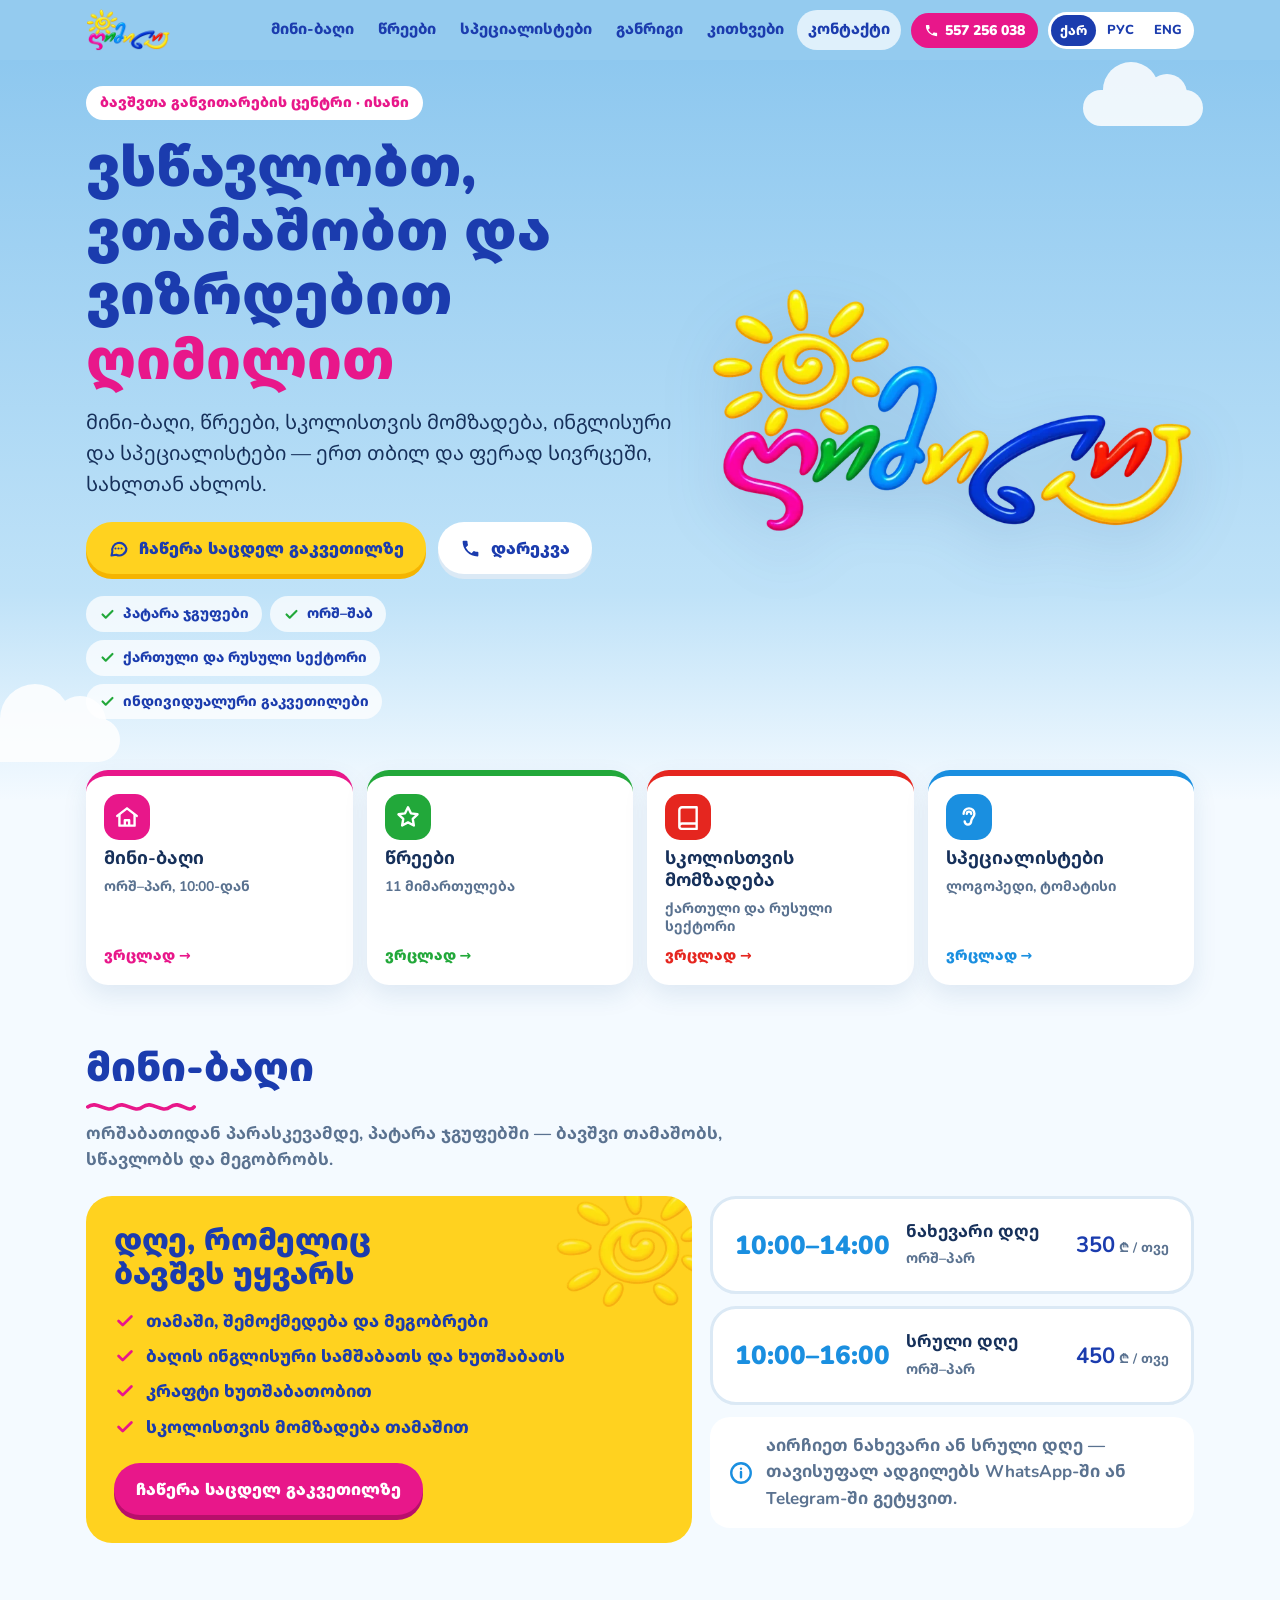
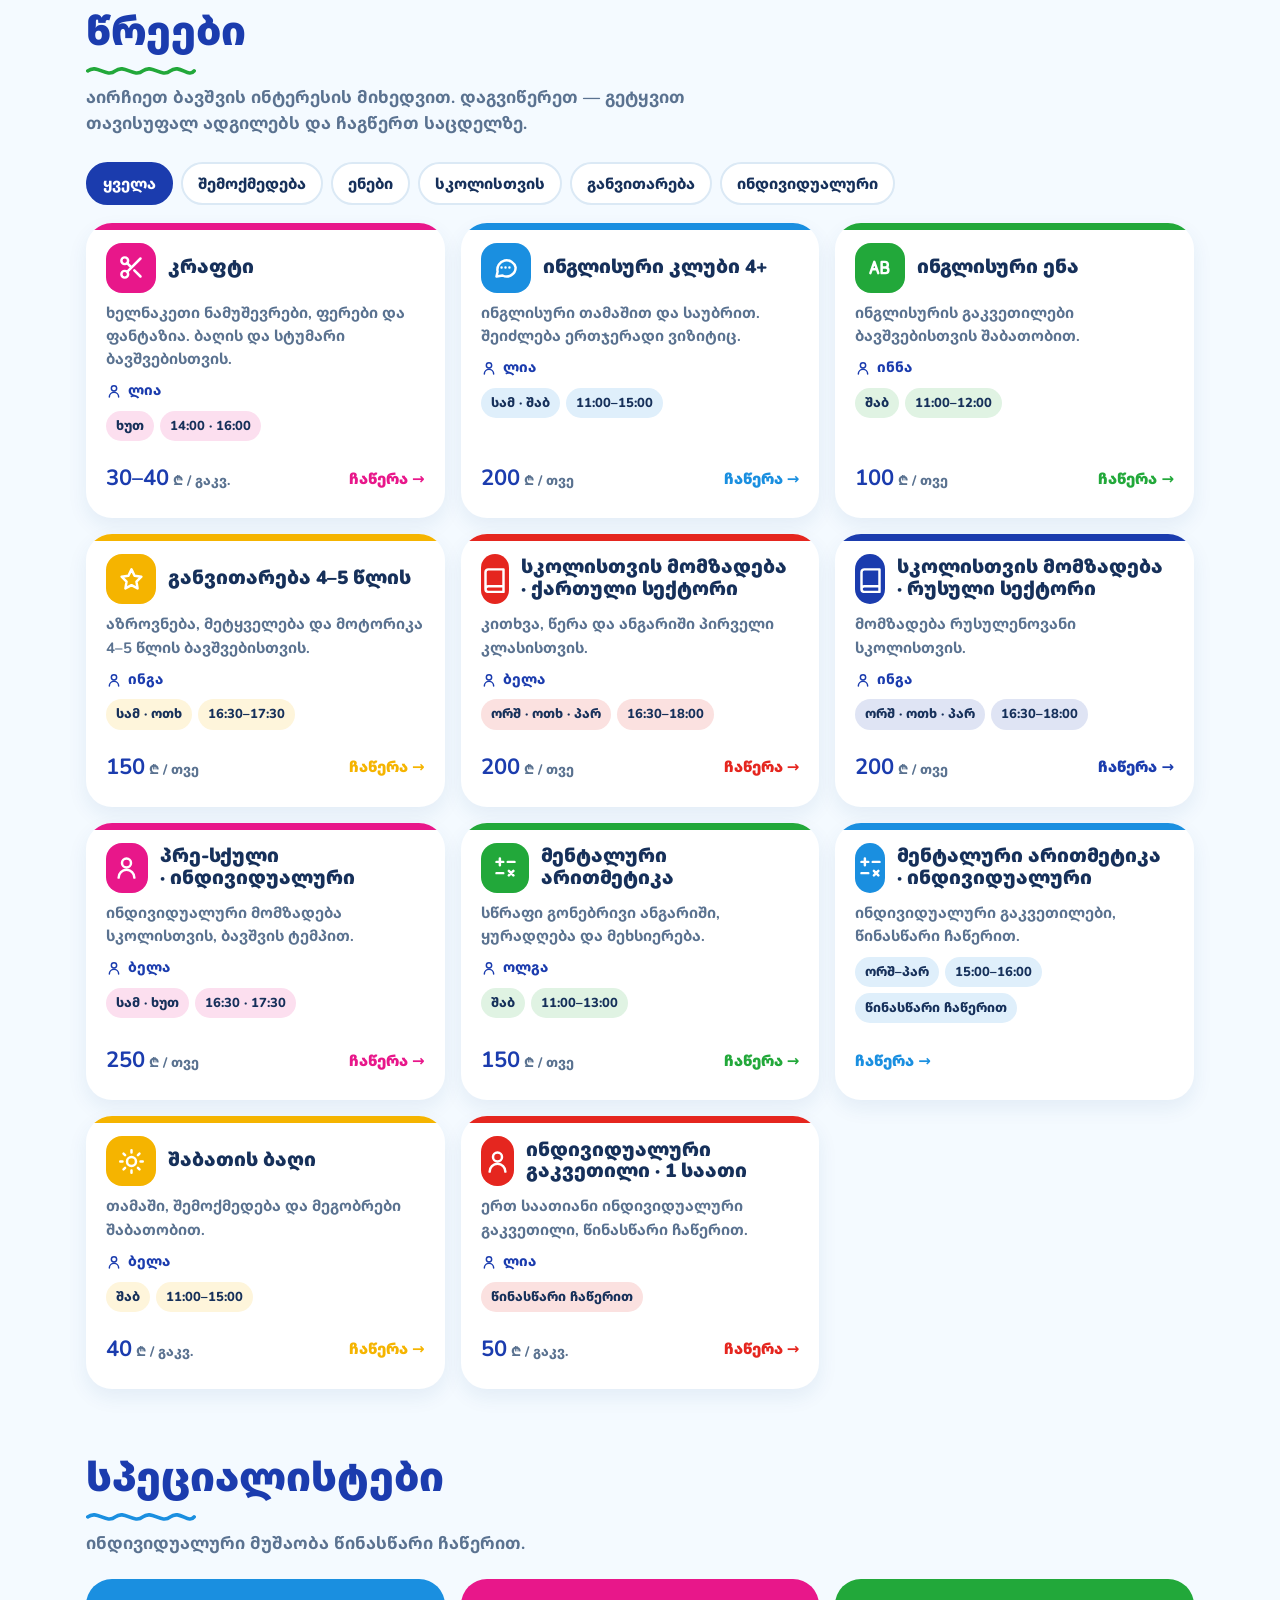
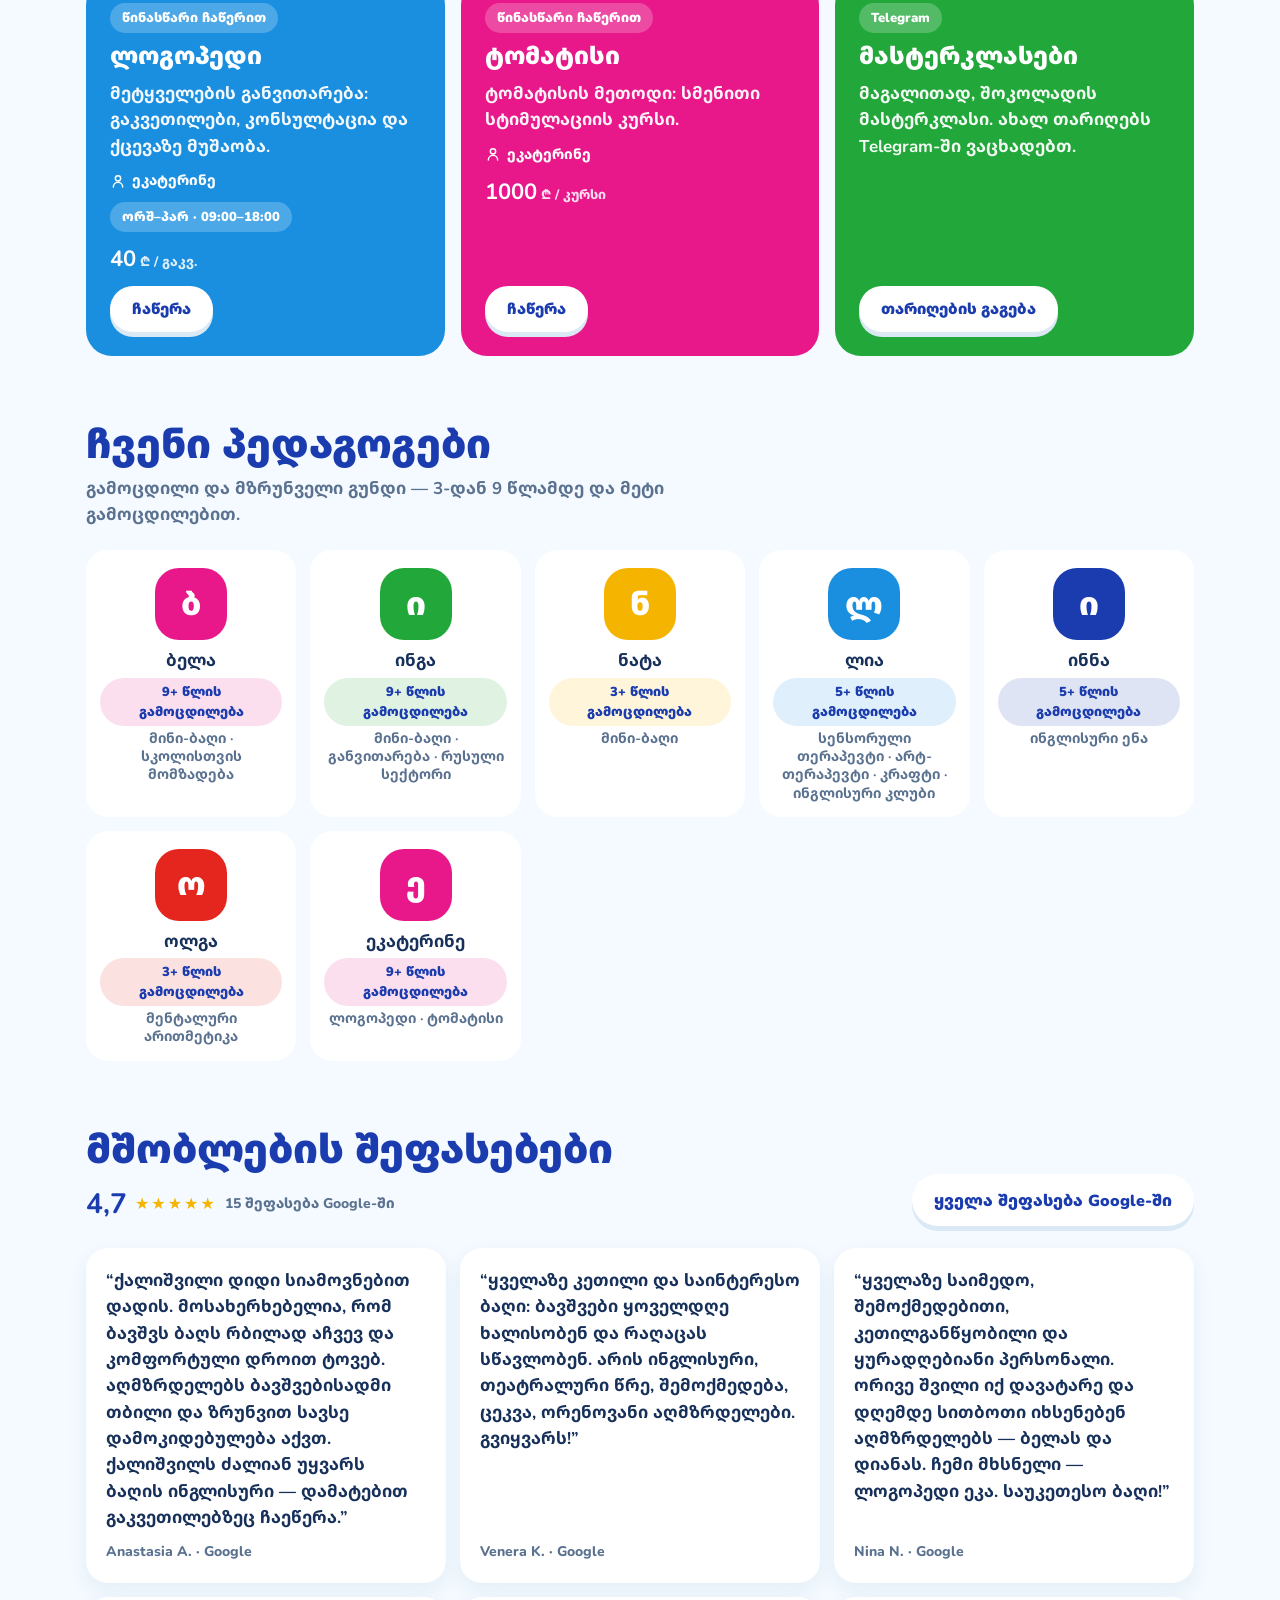
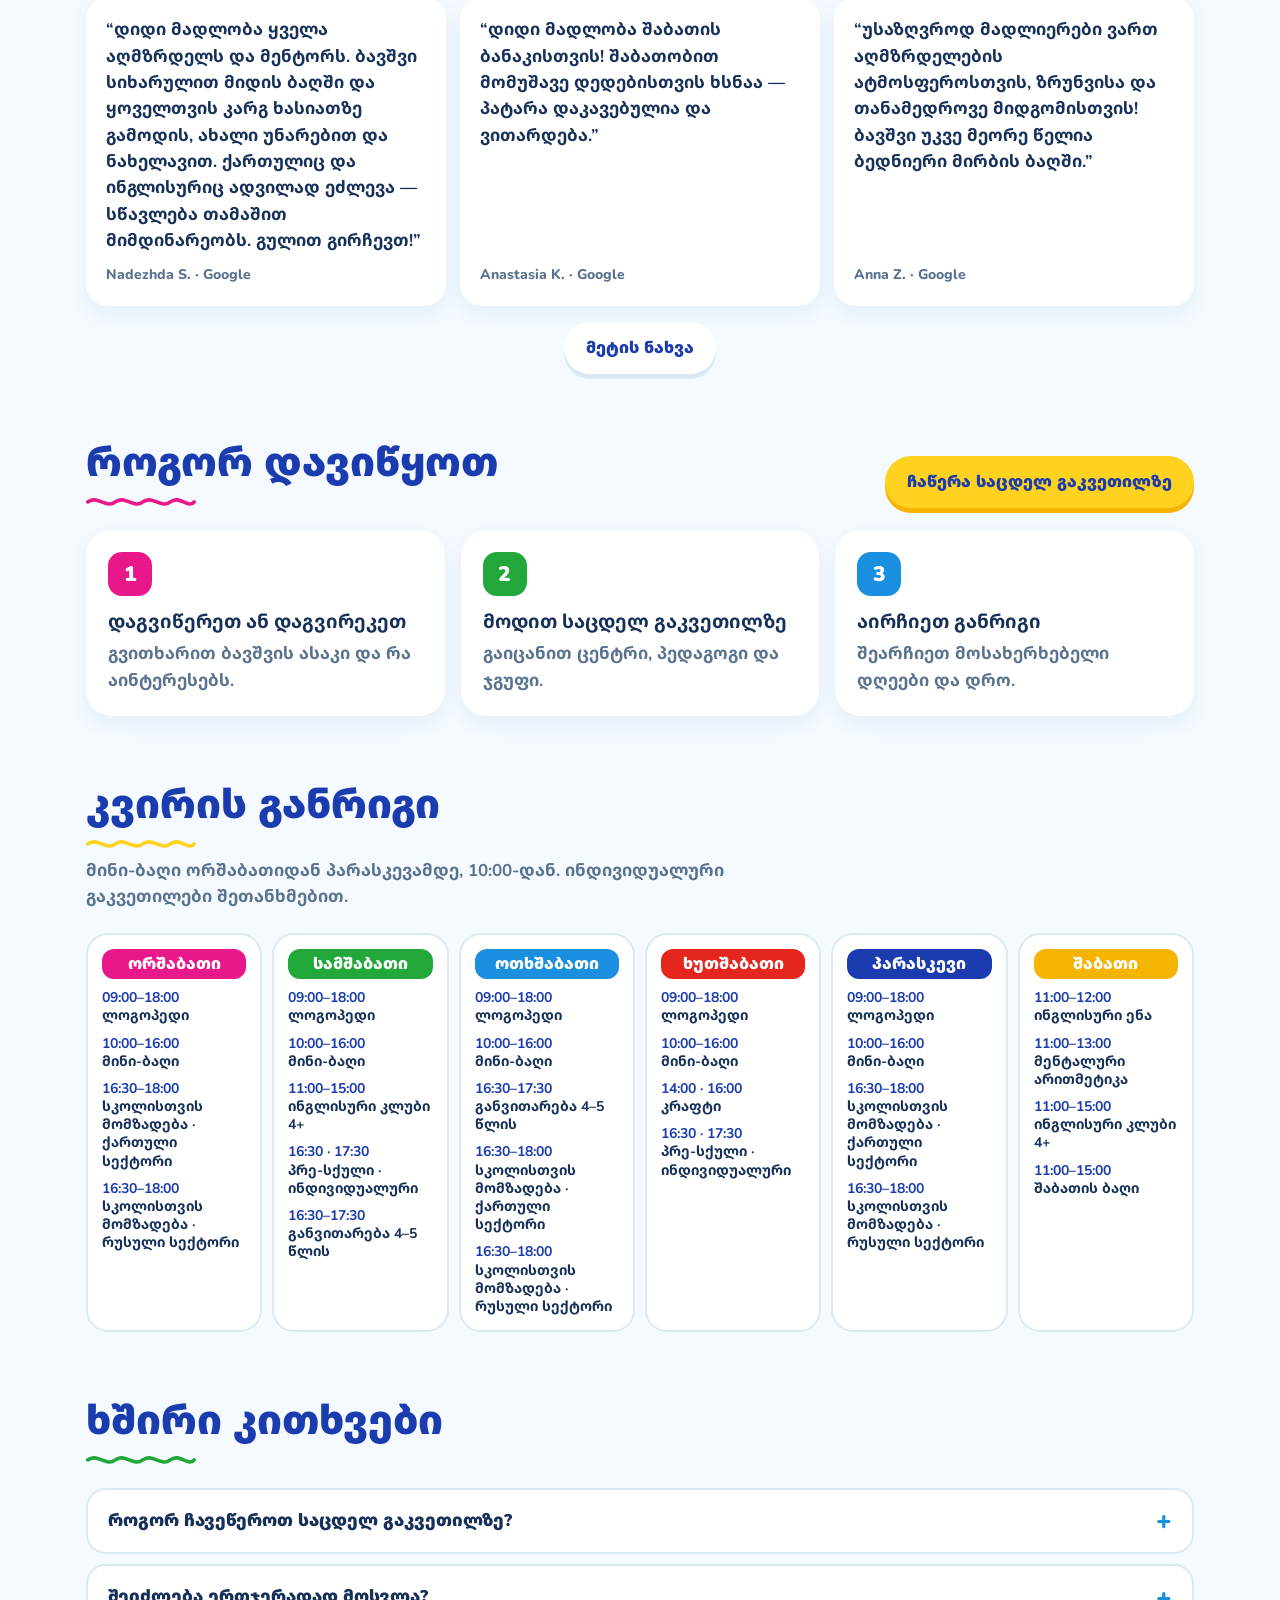
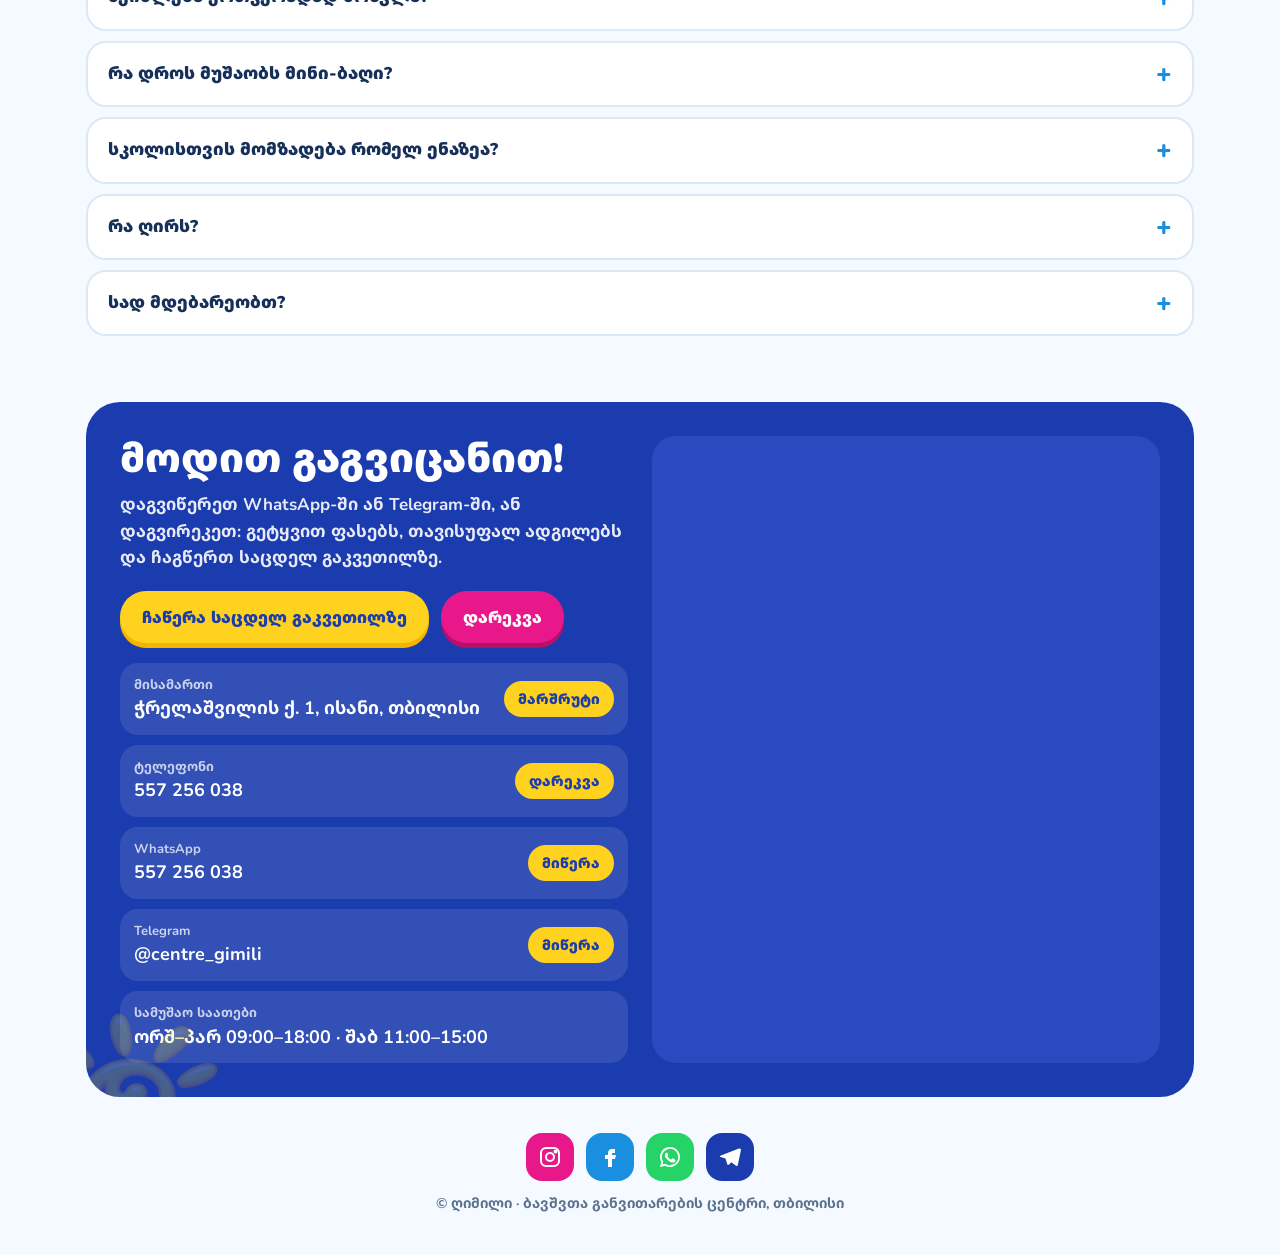
==== commit 37aa804d: "Site: Lia — sensory therapist and art therapist Co-Authored-By: Claude Opus 5.5 <noreply@anthropic.c" ====
--- a/index.html
+++ b/index.html
@@ -439,7 +439,7 @@
   { id:"bela", c:"#e8178a", name:{ka:"ბელა",ru:"Белла",en:"Bella"}, exp:9, role:{ka:"მინი-ბაღი · სკოლისთვის მომზადება",ru:"Мини-садик · подготовка к школе",en:"Mini garden · school prep"} },
   { id:"inga", c:"#22a83a", name:{ka:"ინგა",ru:"Инга",en:"Inga"}, exp:9, role:{ka:"მინი-ბაღი · განვითარება · რუსული სექტორი",ru:"Мини-садик · развитие · русский сектор",en:"Mini garden · development · Russian sector"} },
   { id:"nata", c:"#f5b400", name:{ka:"ნატა",ru:"Ната",en:"Nata"}, exp:3, role:{ka:"მინი-ბაღი",ru:"Мини-садик",en:"Mini garden"} },
-  { id:"lia", c:"#1a8fe0", name:{ka:"ლია",ru:"Лия",en:"Lia"}, exp:5, role:{ka:"კრაფტი · ინგლისური კლუბი",ru:"Крафт · английский клуб",en:"Craft · English club"} },
+  { id:"lia", c:"#1a8fe0", name:{ka:"ლია",ru:"Лия",en:"Lia"}, exp:5, role:{ka:"სენსორული თერაპევტი · არტ-თერაპევტი · კრაფტი · ინგლისური კლუბი",ru:"Сенсорный терапевт · арт-терапевт · крафт · английский клуб",en:"Sensory therapist · art therapist · craft · English club"} },
   { id:"inna", c:"#1b3cae", name:{ka:"ინნა",ru:"Инна",en:"Inna"}, exp:5, role:{ka:"ინგლისური ენა",ru:"Английский язык",en:"English"} },
   { id:"olga", c:"#e5261f", name:{ka:"ოლგა",ru:"Ольга",en:"Olga"}, exp:3, role:{ka:"მენტალური არითმეტიკა",ru:"Ментальная арифметика",en:"Mental arithmetic"} },
   { id:"eka", c:"#e8178a", name:{ka:"ეკატერინე",ru:"Екатерине",en:"Ekaterine"}, exp:9, role:{ka:"ლოგოპედი · ტომატისი",ru:"Логопед · Томатис",en:"Speech therapist · Tomatis"} },
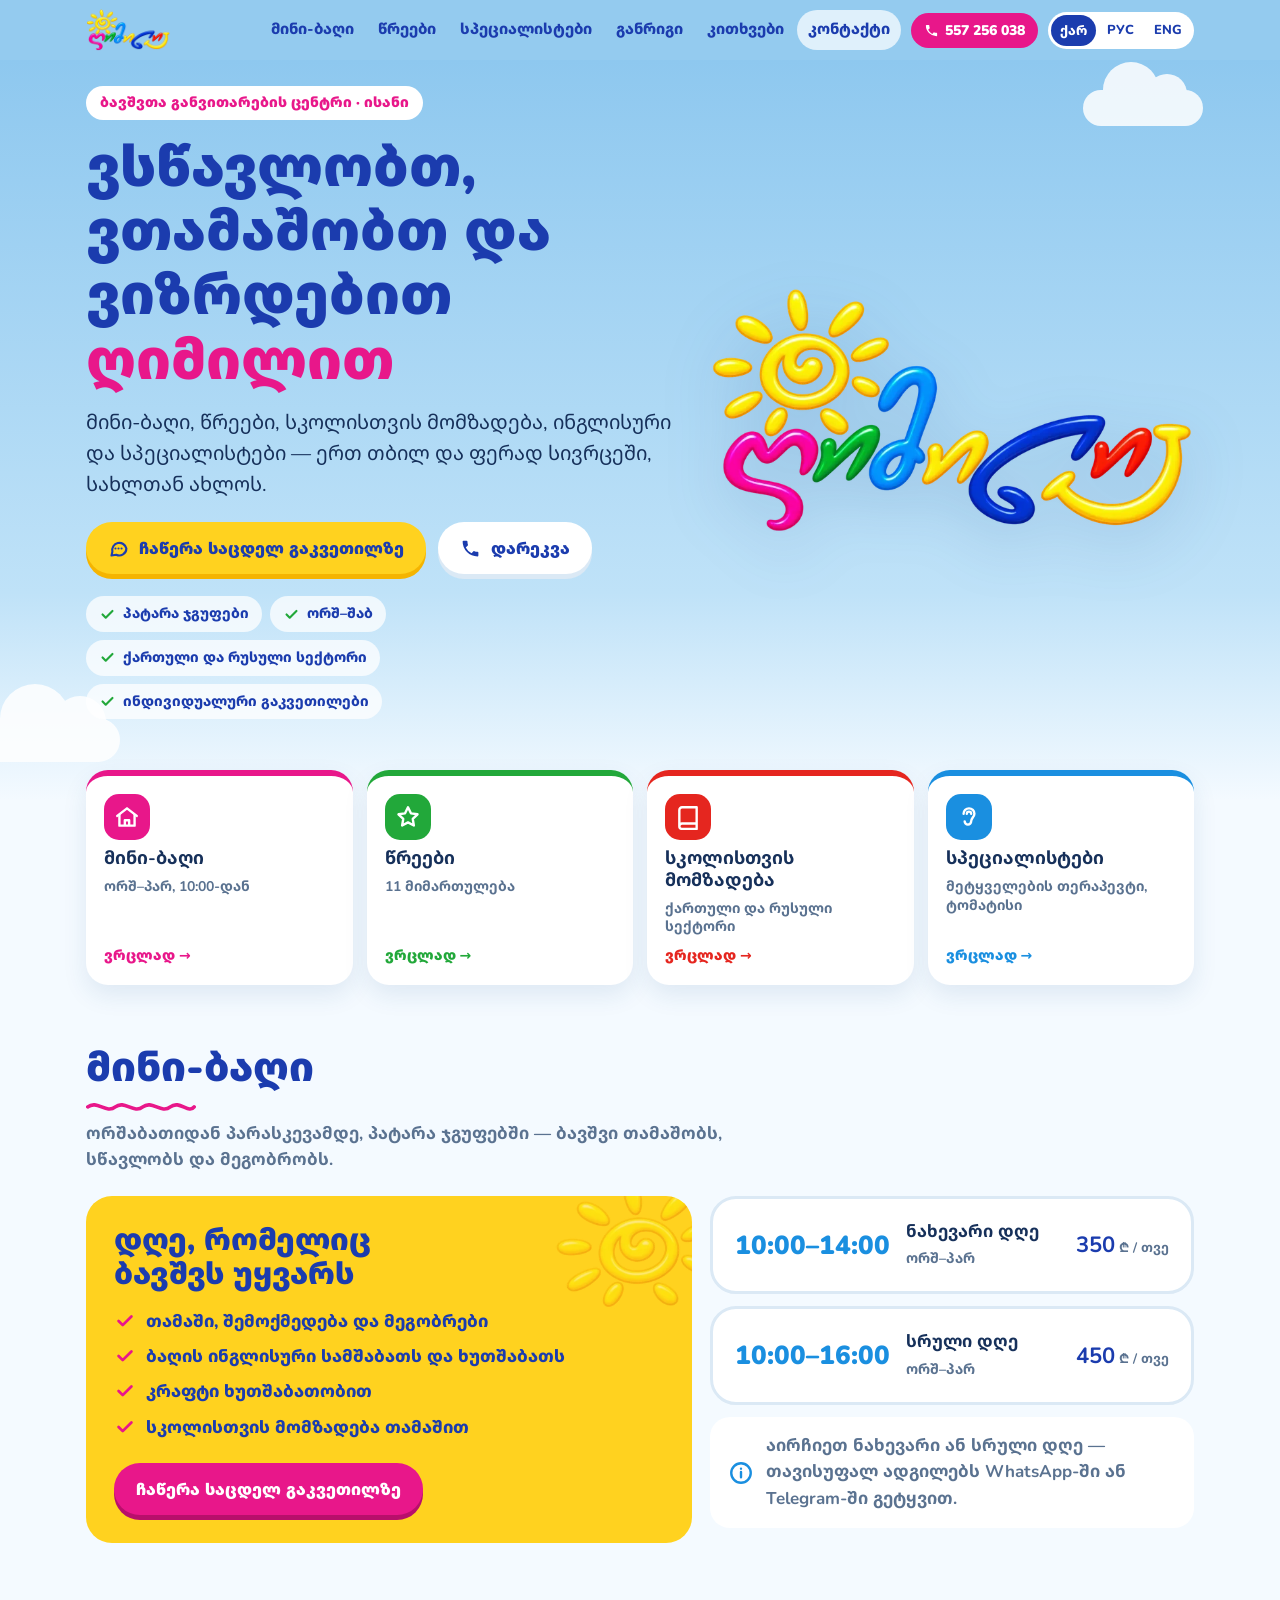
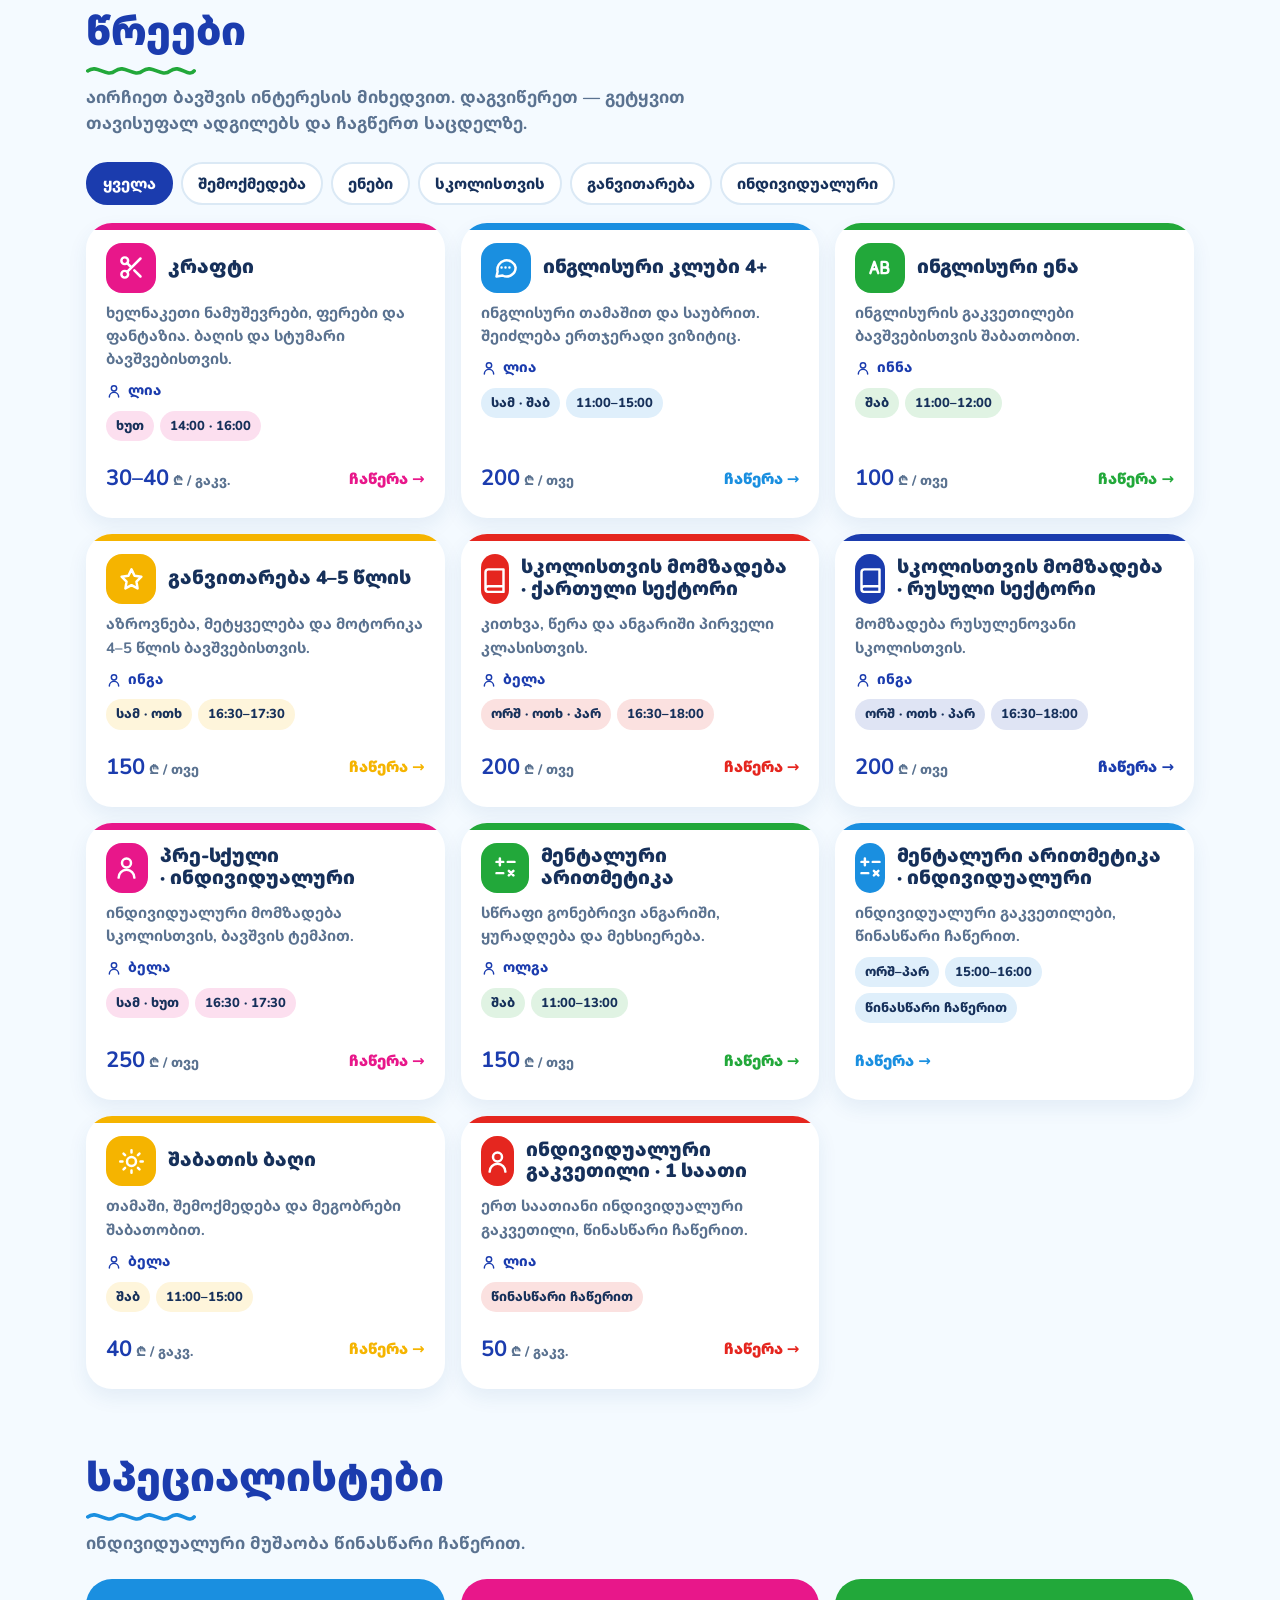
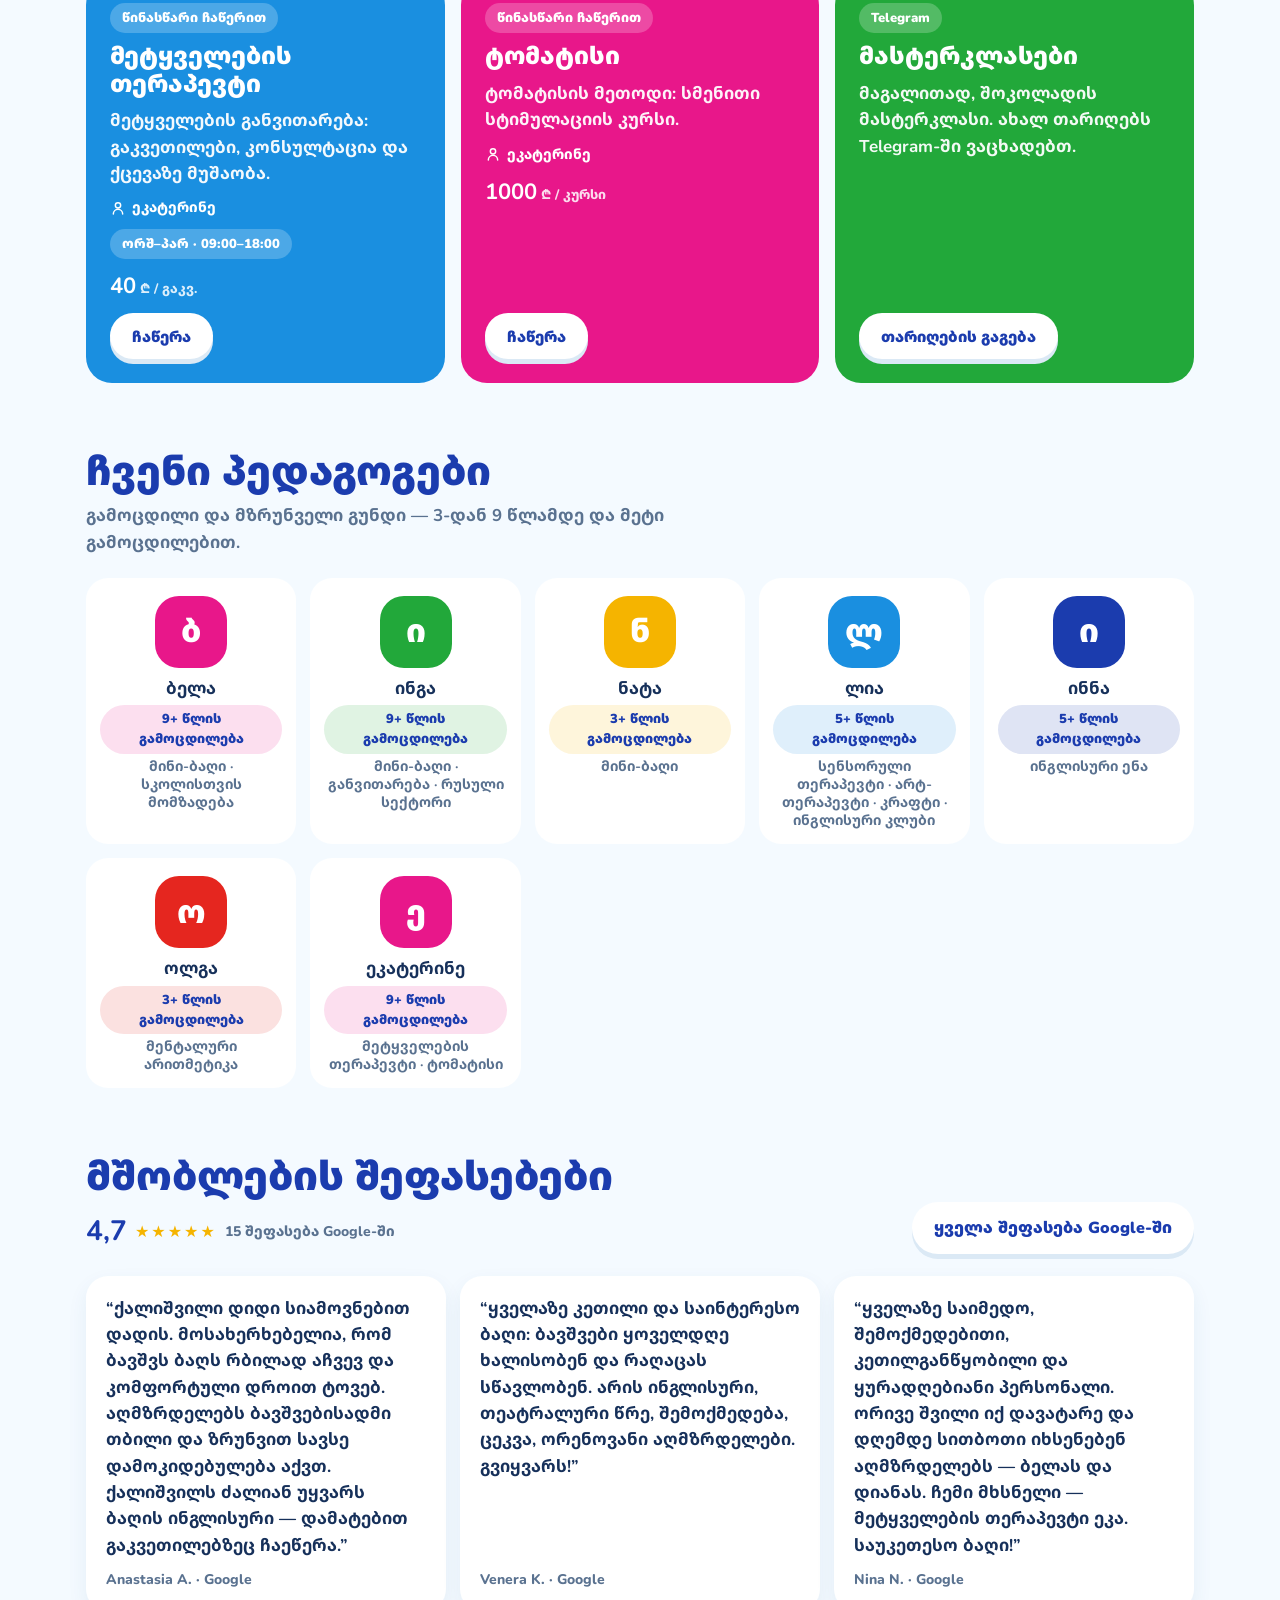
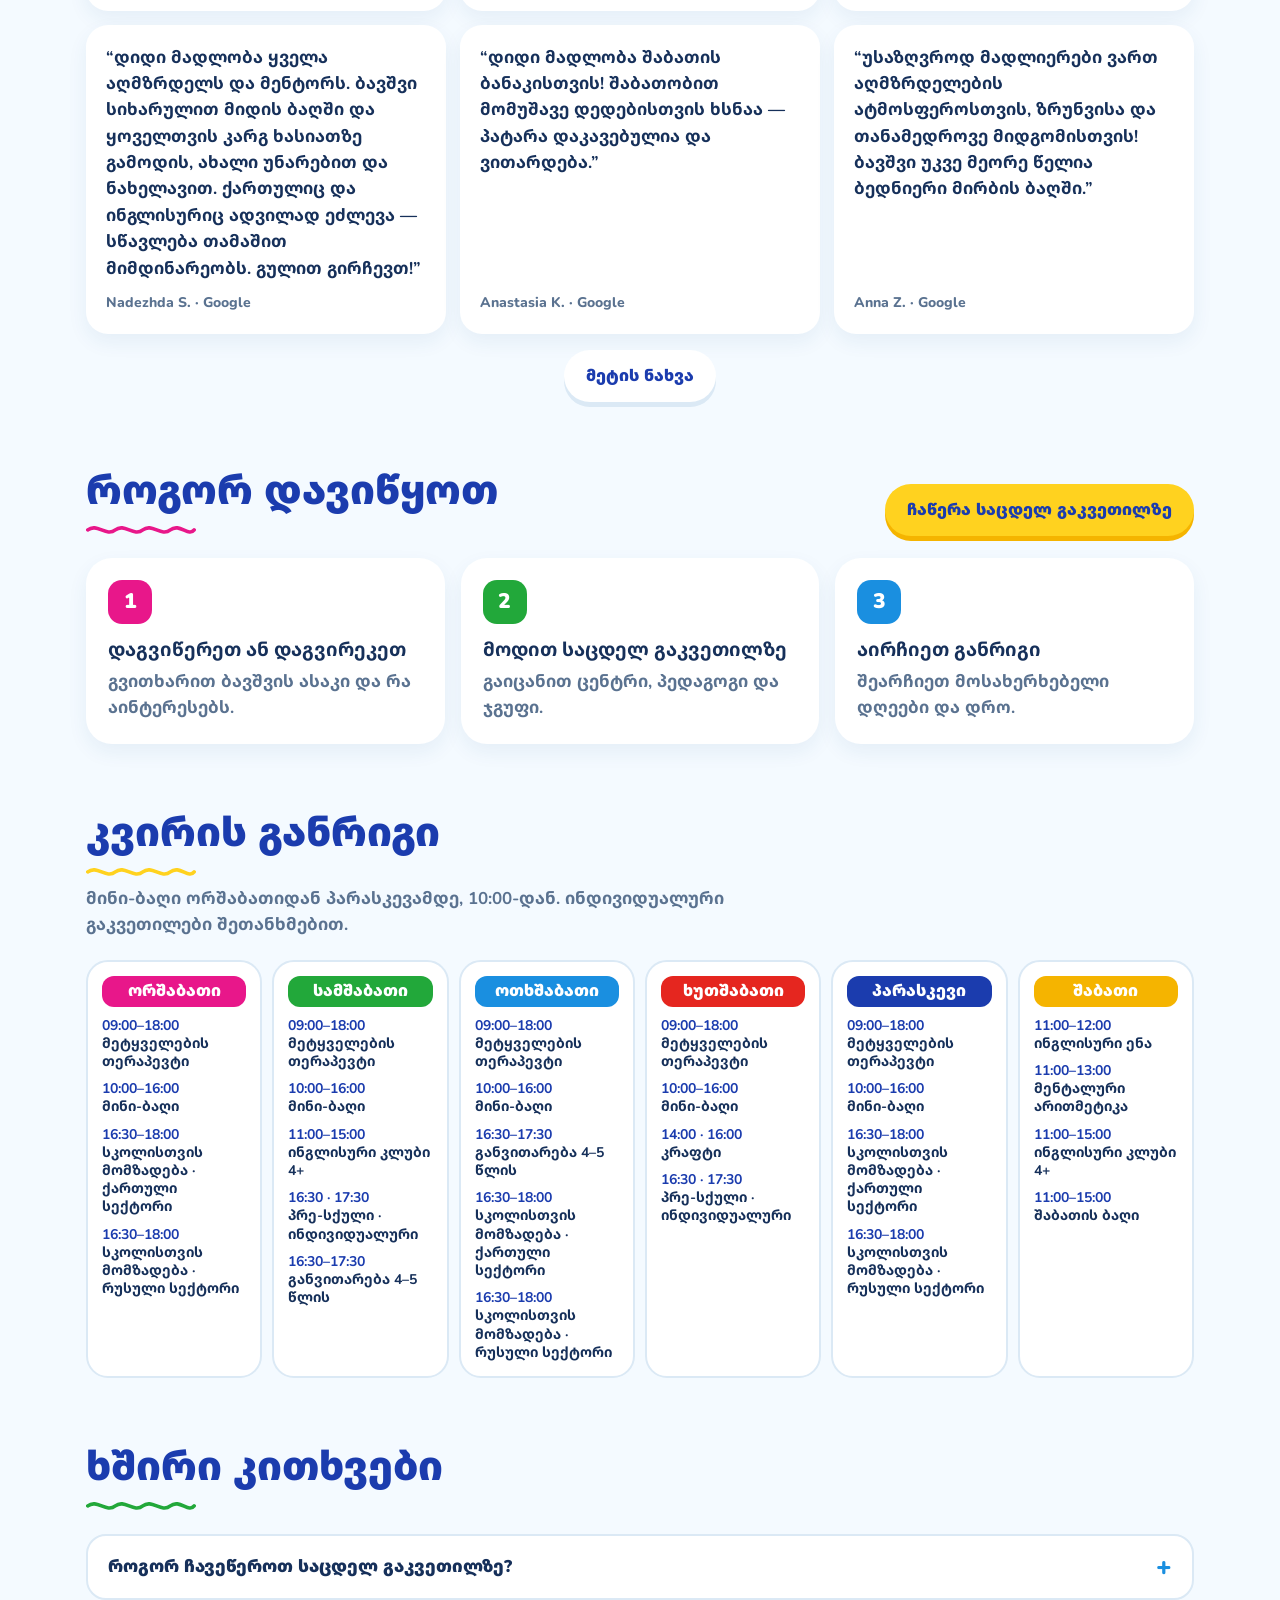
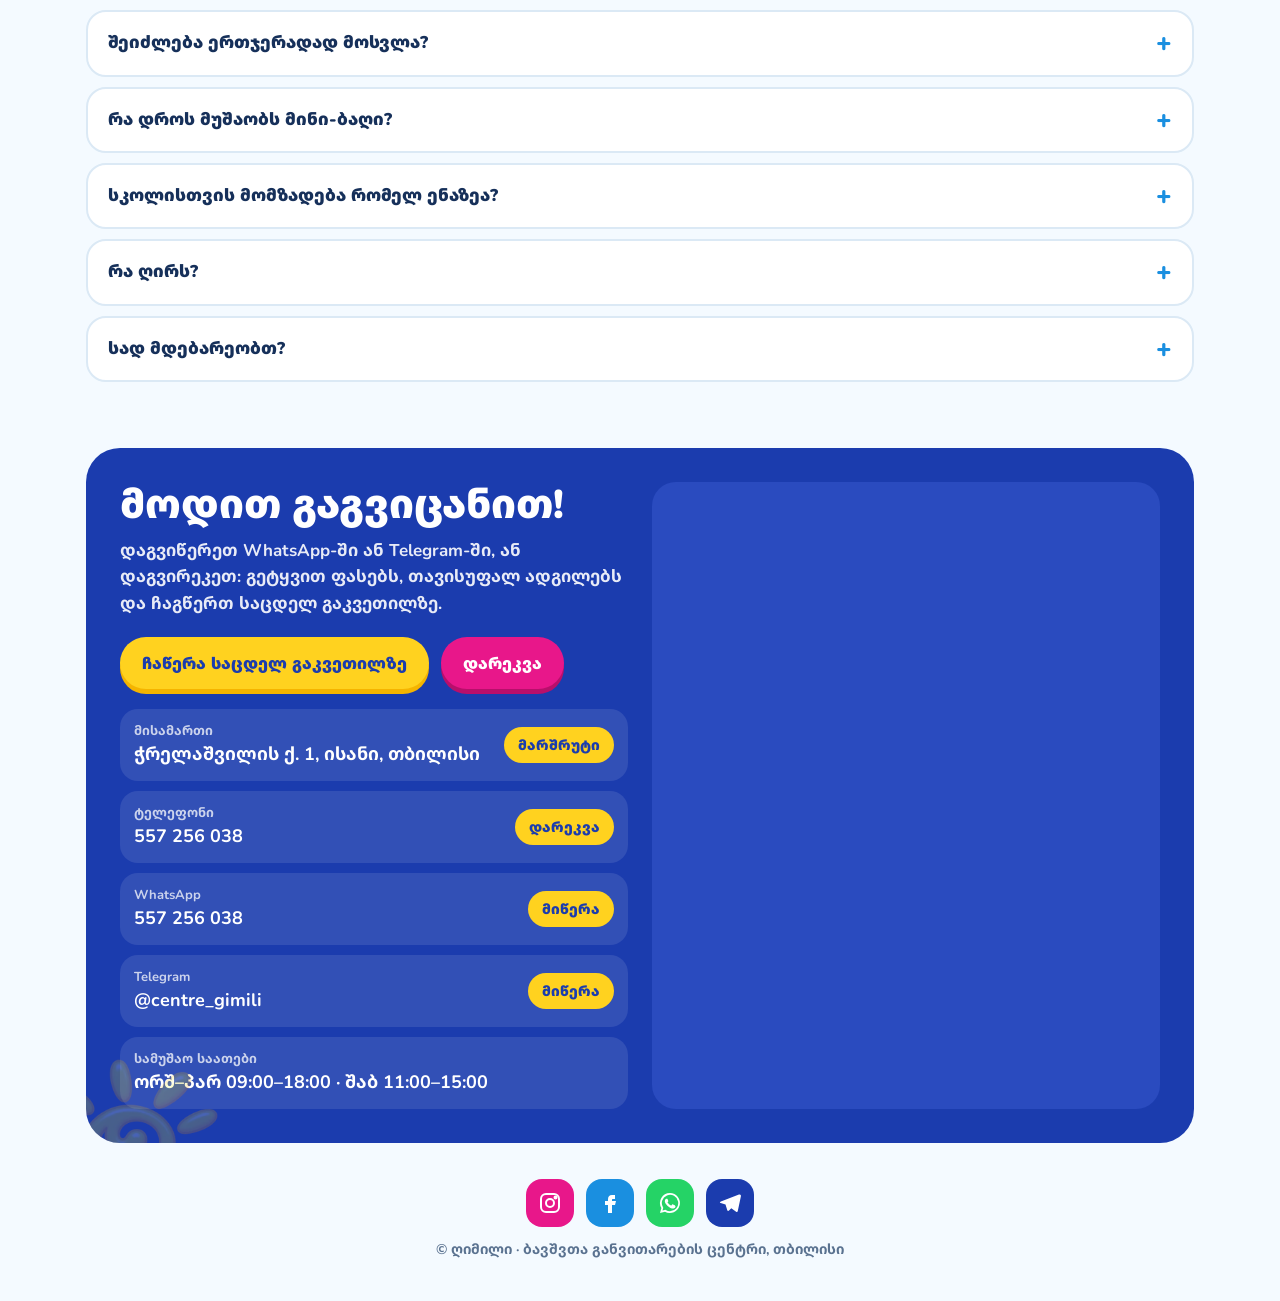
==== commit 3fd103d1: "Site: Georgian 'speech therapist' as მეტყველების თერაპევტი Co-Authored-By: Claude Opus 5.5 <noreply@" ====
--- a/index.html
+++ b/index.html
@@ -5,7 +5,7 @@
 <meta name="viewport" content="width=device-width,initial-scale=1,viewport-fit=cover">
 <meta name="theme-color" content="#8ec8ef">
 <title>ღიმილი · ბავშვთა განვითარების ცენტრი ისანში · Gimili</title>
-<meta name="description" content="ღიმილი — ბავშვთა განვითარების ცენტრი ისანში: მინი-ბაღი, წრეები, სკოლისთვის მომზადება (ქართული და რუსული სექტორი), ინგლისური, ლოგოპედი, ტომატისი. ჩაეწერეთ საცდელ გაკვეთილზე.">
+<meta name="description" content="ღიმილი — ბავშვთა განვითარების ცენტრი ისანში: მინი-ბაღი, წრეები, სკოლისთვის მომზადება (ქართული და რუსული სექტორი), ინგლისური, მეტყველების თერაპევტი, ტომატისი. ჩაეწერეთ საცდელ გაკვეთილზე.">
 <meta name="author" content="Irakli Kvirkvelia · Homes in Georgia">
 <!-- Made with Claude (Anthropic) · © Homes in Georgia · Created by Irakli Kvirkvelia -->
 <link rel="canonical" href="https://gimili.ge/">
@@ -442,7 +442,7 @@
   { id:"lia", c:"#1a8fe0", name:{ka:"ლია",ru:"Лия",en:"Lia"}, exp:5, role:{ka:"სენსორული თერაპევტი · არტ-თერაპევტი · კრაფტი · ინგლისური კლუბი",ru:"Сенсорный терапевт · арт-терапевт · крафт · английский клуб",en:"Sensory therapist · art therapist · craft · English club"} },
   { id:"inna", c:"#1b3cae", name:{ka:"ინნა",ru:"Инна",en:"Inna"}, exp:5, role:{ka:"ინგლისური ენა",ru:"Английский язык",en:"English"} },
   { id:"olga", c:"#e5261f", name:{ka:"ოლგა",ru:"Ольга",en:"Olga"}, exp:3, role:{ka:"მენტალური არითმეტიკა",ru:"Ментальная арифметика",en:"Mental arithmetic"} },
-  { id:"eka", c:"#e8178a", name:{ka:"ეკატერინე",ru:"Екатерине",en:"Ekaterine"}, exp:9, role:{ka:"ლოგოპედი · ტომატისი",ru:"Логопед · Томатис",en:"Speech therapist · Tomatis"} },
+  { id:"eka", c:"#e8178a", name:{ka:"ეკატერინე",ru:"Екатерине",en:"Ekaterine"}, exp:9, role:{ka:"მეტყველების თერაპევტი · ტომატისი",ru:"Логопед · Томатис",en:"Speech therapist · Tomatis"} },
 ];
 // Real reviews from the centre's Google card (4.7 ★, 15 reviews). Names shortened to first name + initial.
 const GOOGLE_RATING = { stars: 4.7, count: 15, url: "https://share.google/TMoj7TUxmyv3cVjR8" };
@@ -457,7 +457,7 @@
           en:"The kindest and most interesting garden: every day the kids have fun and learn something. English, drama, crafts, dance, bilingual teachers. We love it!"} },
   { who:"Nina N.",
     text:{ru:"Самый надёжный, творческий, доброжелательный и внимательный персонал. Я водила туда обоих детей, и они до сих пор с теплотой вспоминают воспитательниц Беллу и Диану. Мой спаситель — логопед Эка. Лучший детский сад!",
-          ka:"ყველაზე საიმედო, შემოქმედებითი, კეთილგანწყობილი და ყურადღებიანი პერსონალი. ორივე შვილი იქ დავატარე და დღემდე სითბოთი იხსენებენ აღმზრდელებს — ბელას და დიანას. ჩემი მხსნელი — ლოგოპედი ეკა. საუკეთესო ბაღი!",
+          ka:"ყველაზე საიმედო, შემოქმედებითი, კეთილგანწყობილი და ყურადღებიანი პერსონალი. ორივე შვილი იქ დავატარე და დღემდე სითბოთი იხსენებენ აღმზრდელებს — ბელას და დიანას. ჩემი მხსნელი — მეტყველების თერაპევტი ეკა. საუკეთესო ბაღი!",
           en:"The most reliable, creative, kind and attentive staff. I took both my children there and they still remember their teachers Bella and Diana fondly. Eka, the speech therapist, was my lifesaver. The best kindergarten!"} },
   { who:"Nadezhda S.",
     text:{ru:"Огромная благодарность всем воспитателям и наставникам. Ребёнок с радостью идёт в садик и выходит в отличном настроении, с новыми умениями и поделками. И грузинский, и английский даются легко — обучение в игровой форме. От души рекомендую!",
@@ -552,7 +552,7 @@
   { time:"10:00–16:00", price:450, label:{ka:"სრული დღე",ru:"Полный день",en:"Full day"} }
 ];
 const SPECS = [
-  { c:C.blue, price:40, unit:"l", teacher:"eka", days:[1,2,3,4,5], time:"09:00–18:00", name:{ka:"ლოგოპედი",ru:"Логопед",en:"Speech therapist"},
+  { c:C.blue, price:40, unit:"l", teacher:"eka", days:[1,2,3,4,5], time:"09:00–18:00", name:{ka:"მეტყველების თერაპევტი",ru:"Логопед",en:"Speech therapist"},
     text:{ka:"მეტყველების განვითარება: გაკვეთილები, კონსულტაცია და ქცევაზე მუშაობა.",ru:"Развитие речи: занятия, консультации и работа с поведением.",en:"Speech development: lessons, consultations and behaviour support."} },
   { c:C.pink, price:1000, unit:"c", teacher:"eka", name:{ka:"ტომატისი",ru:"Томатис",en:"Tomatis"},
     text:{ka:"ტომატისის მეთოდი: სმენითი სტიმულაციის კურსი.",ru:"Метод Томатис: курс слуховой стимуляции.",en:"The Tomatis method: an auditory stimulation course."} },
@@ -566,7 +566,7 @@
     heroLead:"მინი-ბაღი, წრეები, სკოლისთვის მომზადება, ინგლისური და სპეციალისტები — ერთ თბილ და ფერად სივრცეში, სახლთან ახლოს.",
     chooseTitle:"სად მოგწეროთ?", close:"დახურვა", waHello:"გამარჯობა! მინდა ჩაწერა საცდელ გაკვეთილზე", ctaTrial:"ჩაწერა საცდელ გაკვეთილზე", ctaTrialShort:"ჩაწერა", call:"დარეკვა",
     trust:["პატარა ჯგუფები","ორშ–შაბ","ქართული და რუსული სექტორი","ინდივიდუალური გაკვეთილები"],
-    tiles:[["garden","house",C.pink,"მინი-ბაღი","ორშ–პარ, 10:00-დან"],["clubs","star",C.green,"წრეები","11 მიმართულება"],["clubs:school","book",C.red,"სკოლისთვის მომზადება","ქართული და რუსული სექტორი"],["specialists","ear",C.blue,"სპეციალისტები","ლოგოპედი, ტომატისი"]],
+    tiles:[["garden","house",C.pink,"მინი-ბაღი","ორშ–პარ, 10:00-დან"],["clubs","star",C.green,"წრეები","11 მიმართულება"],["clubs:school","book",C.red,"სკოლისთვის მომზადება","ქართული და რუსული სექტორი"],["specialists","ear",C.blue,"სპეციალისტები","მეტყველების თერაპევტი, ტომატისი"]],
     more:"ვრცლად →",
     gardenTitle:"მინი-ბაღი", gardenLead:"ორშაბათიდან პარასკევამდე, პატარა ჯგუფებში — ბავშვი თამაშობს, სწავლობს და მეგობრობს.", gardenCardTitle:"დღე, რომელიც ბავშვს უყვარს",
     gardenList:["თამაში, შემოქმედება და მეგობრები","ბაღის ინგლისური სამშაბათს და ხუთშაბათს","კრაფტი ხუთშაბათობით","სკოლისთვის მომზადება თამაშით"],
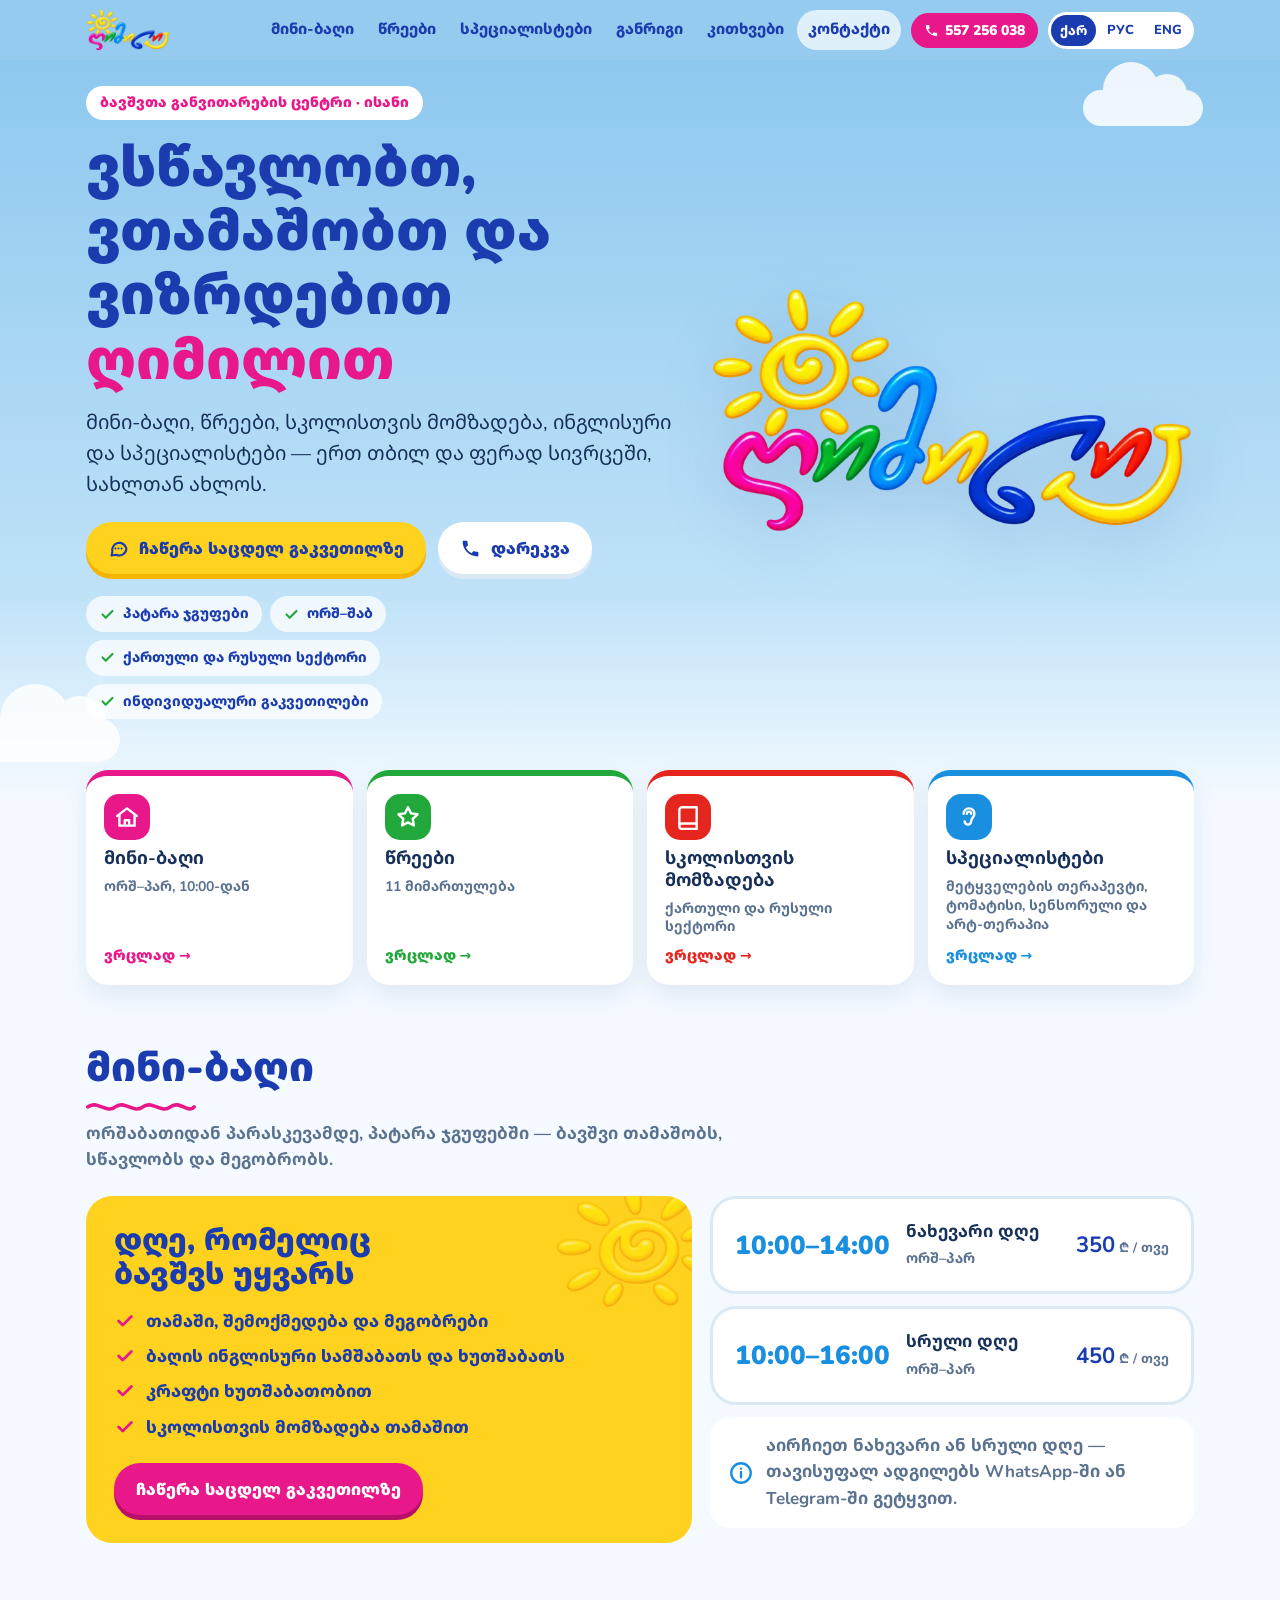
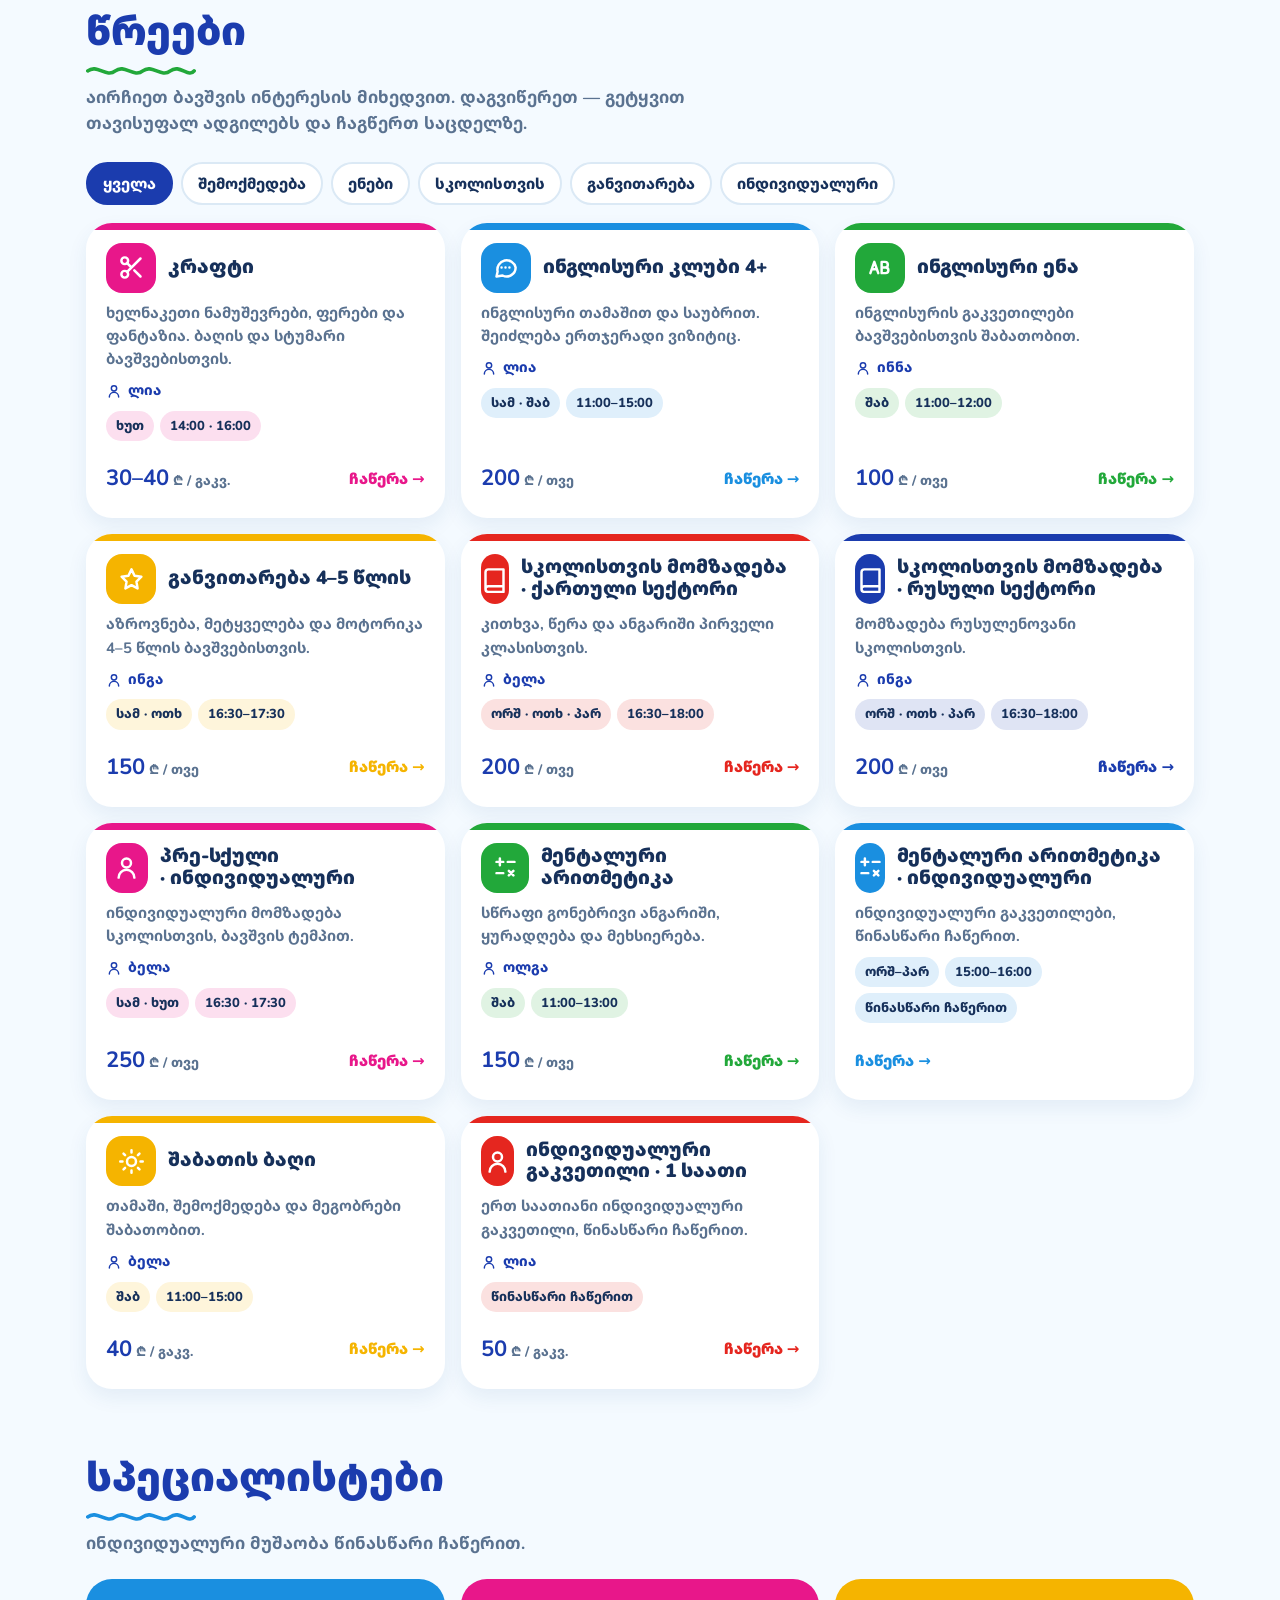
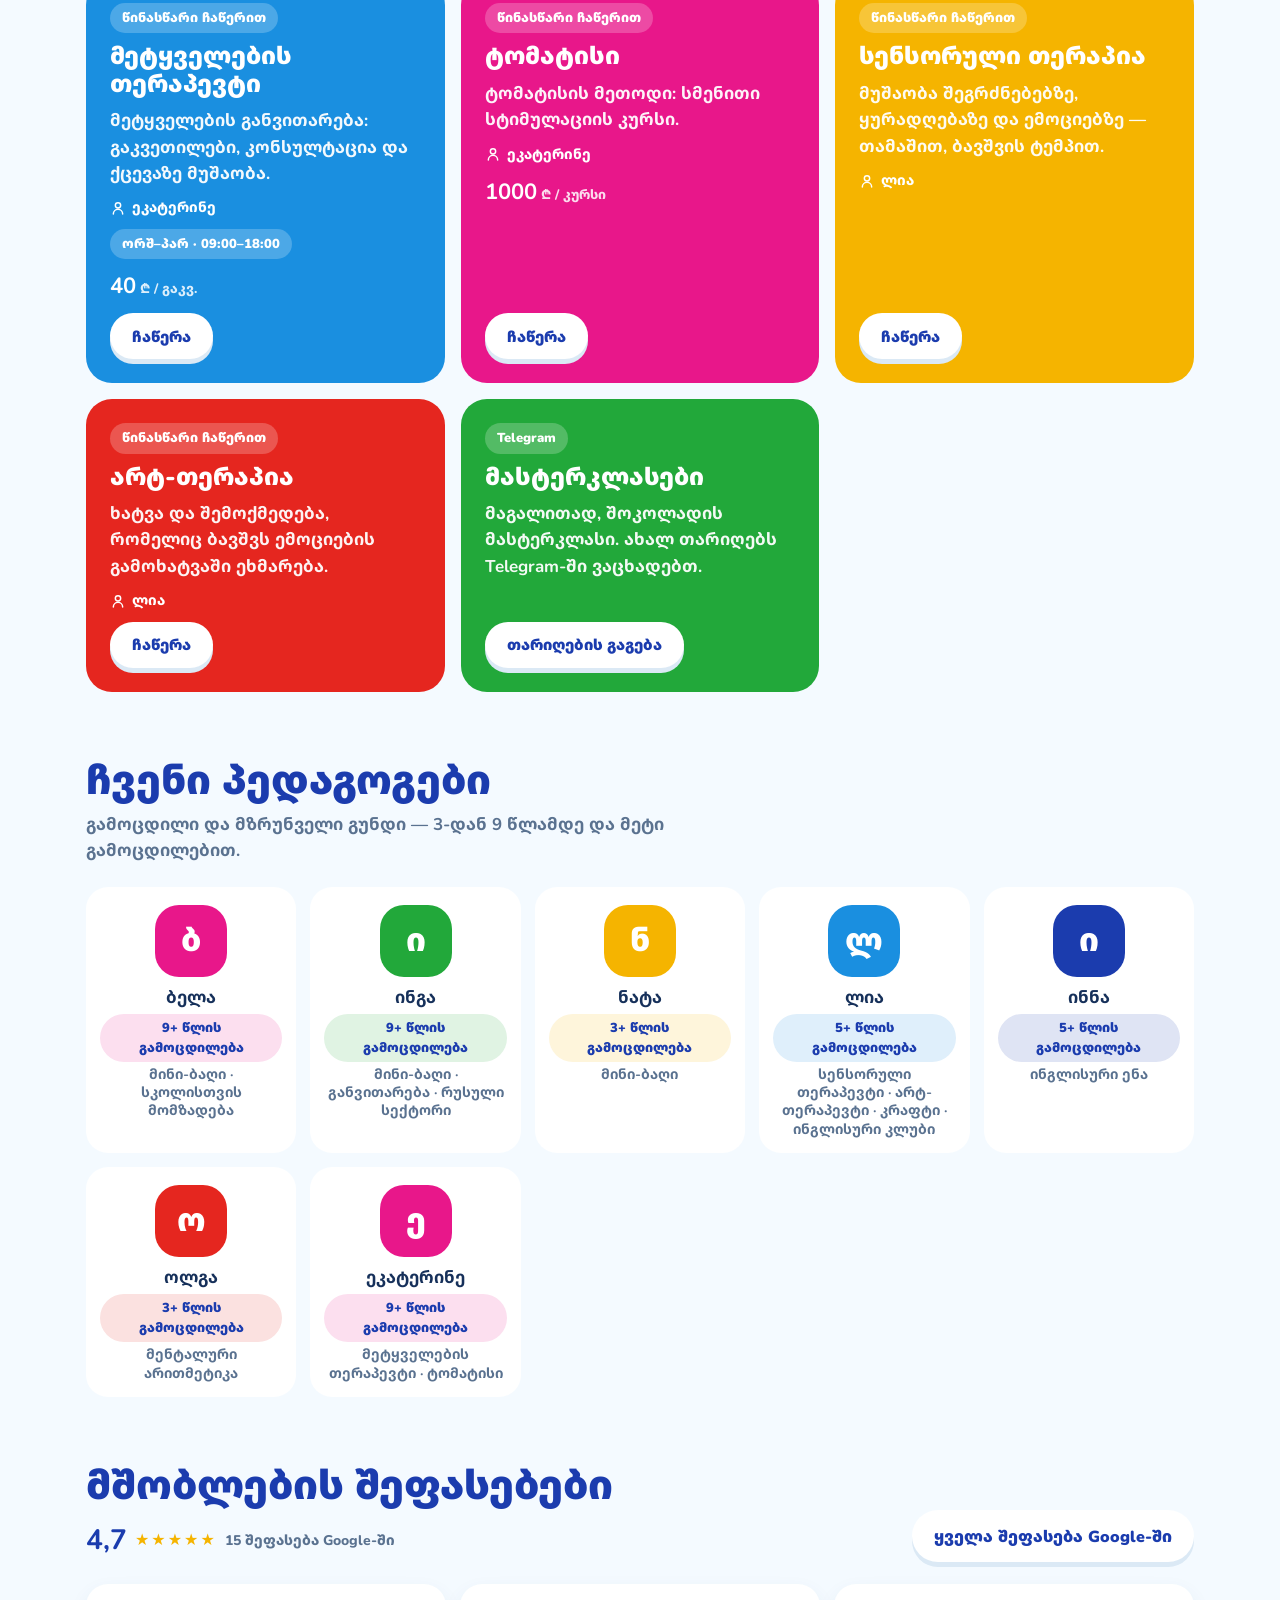
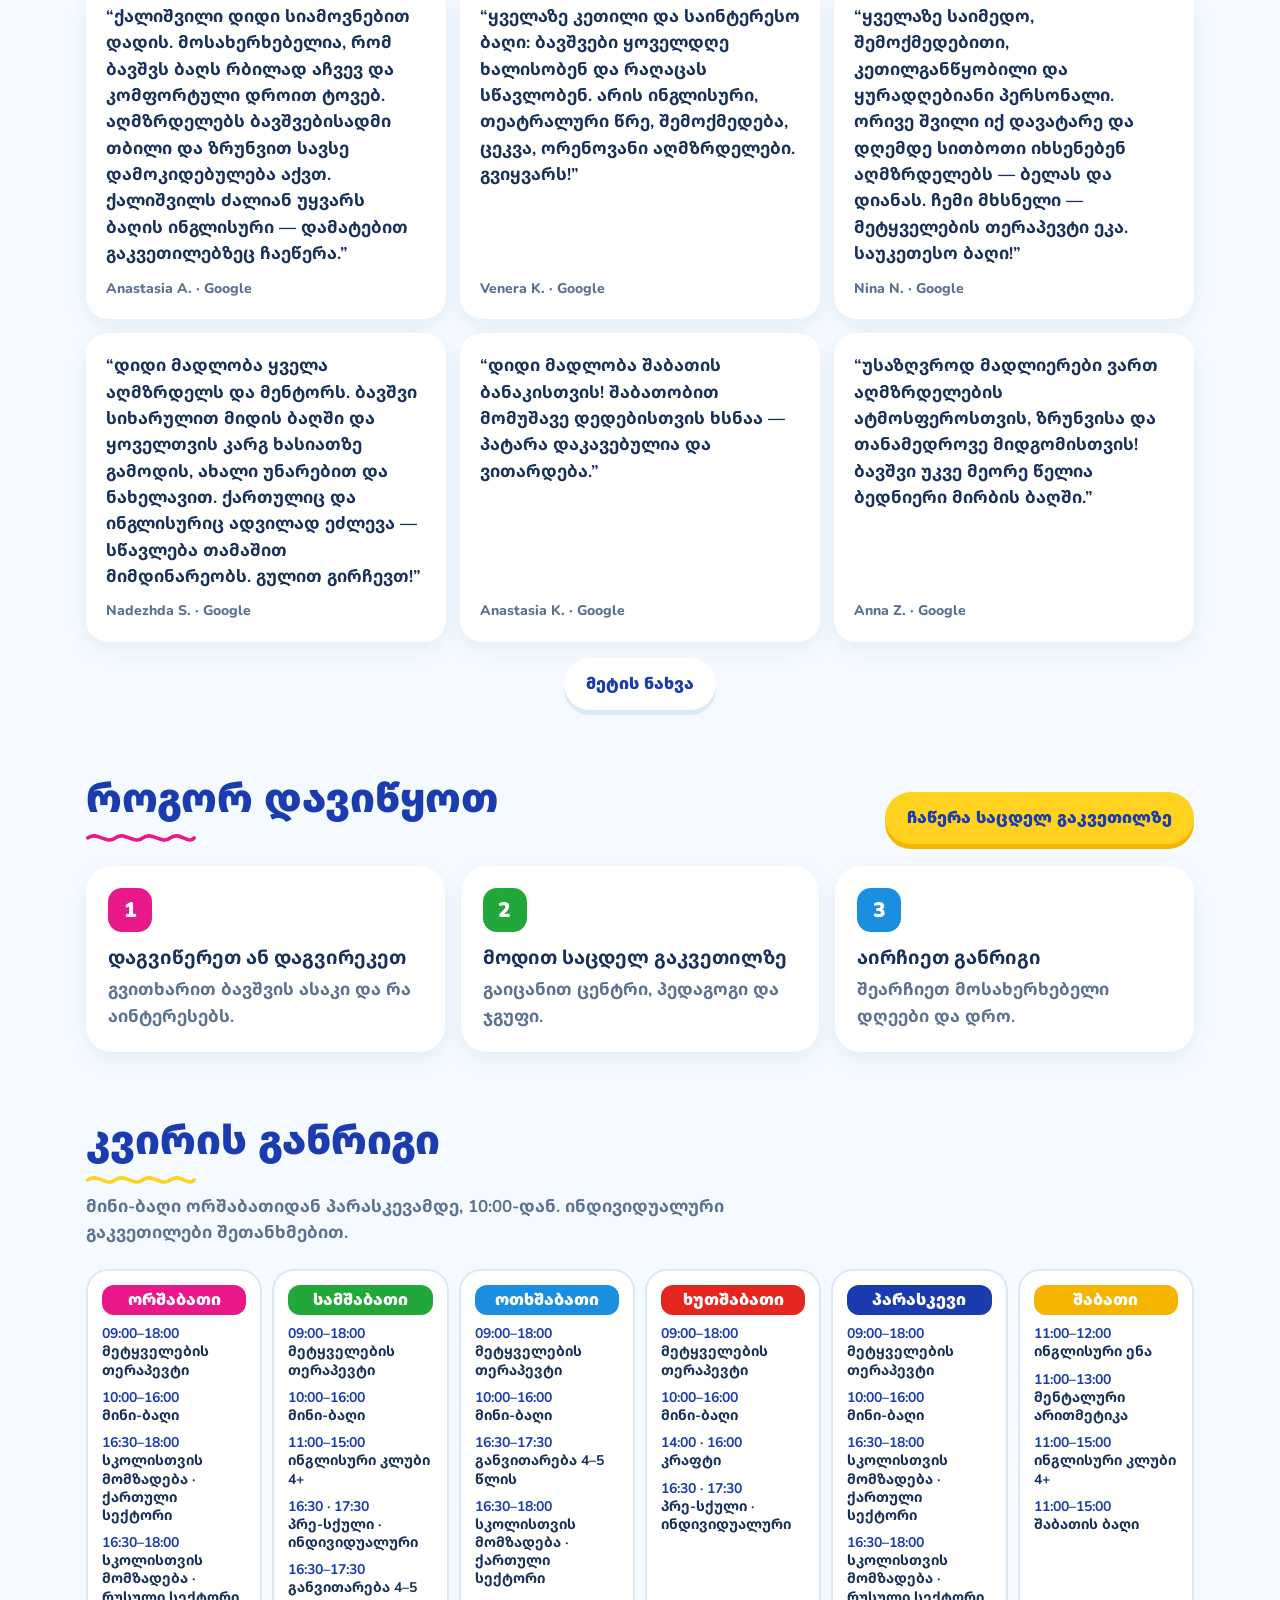
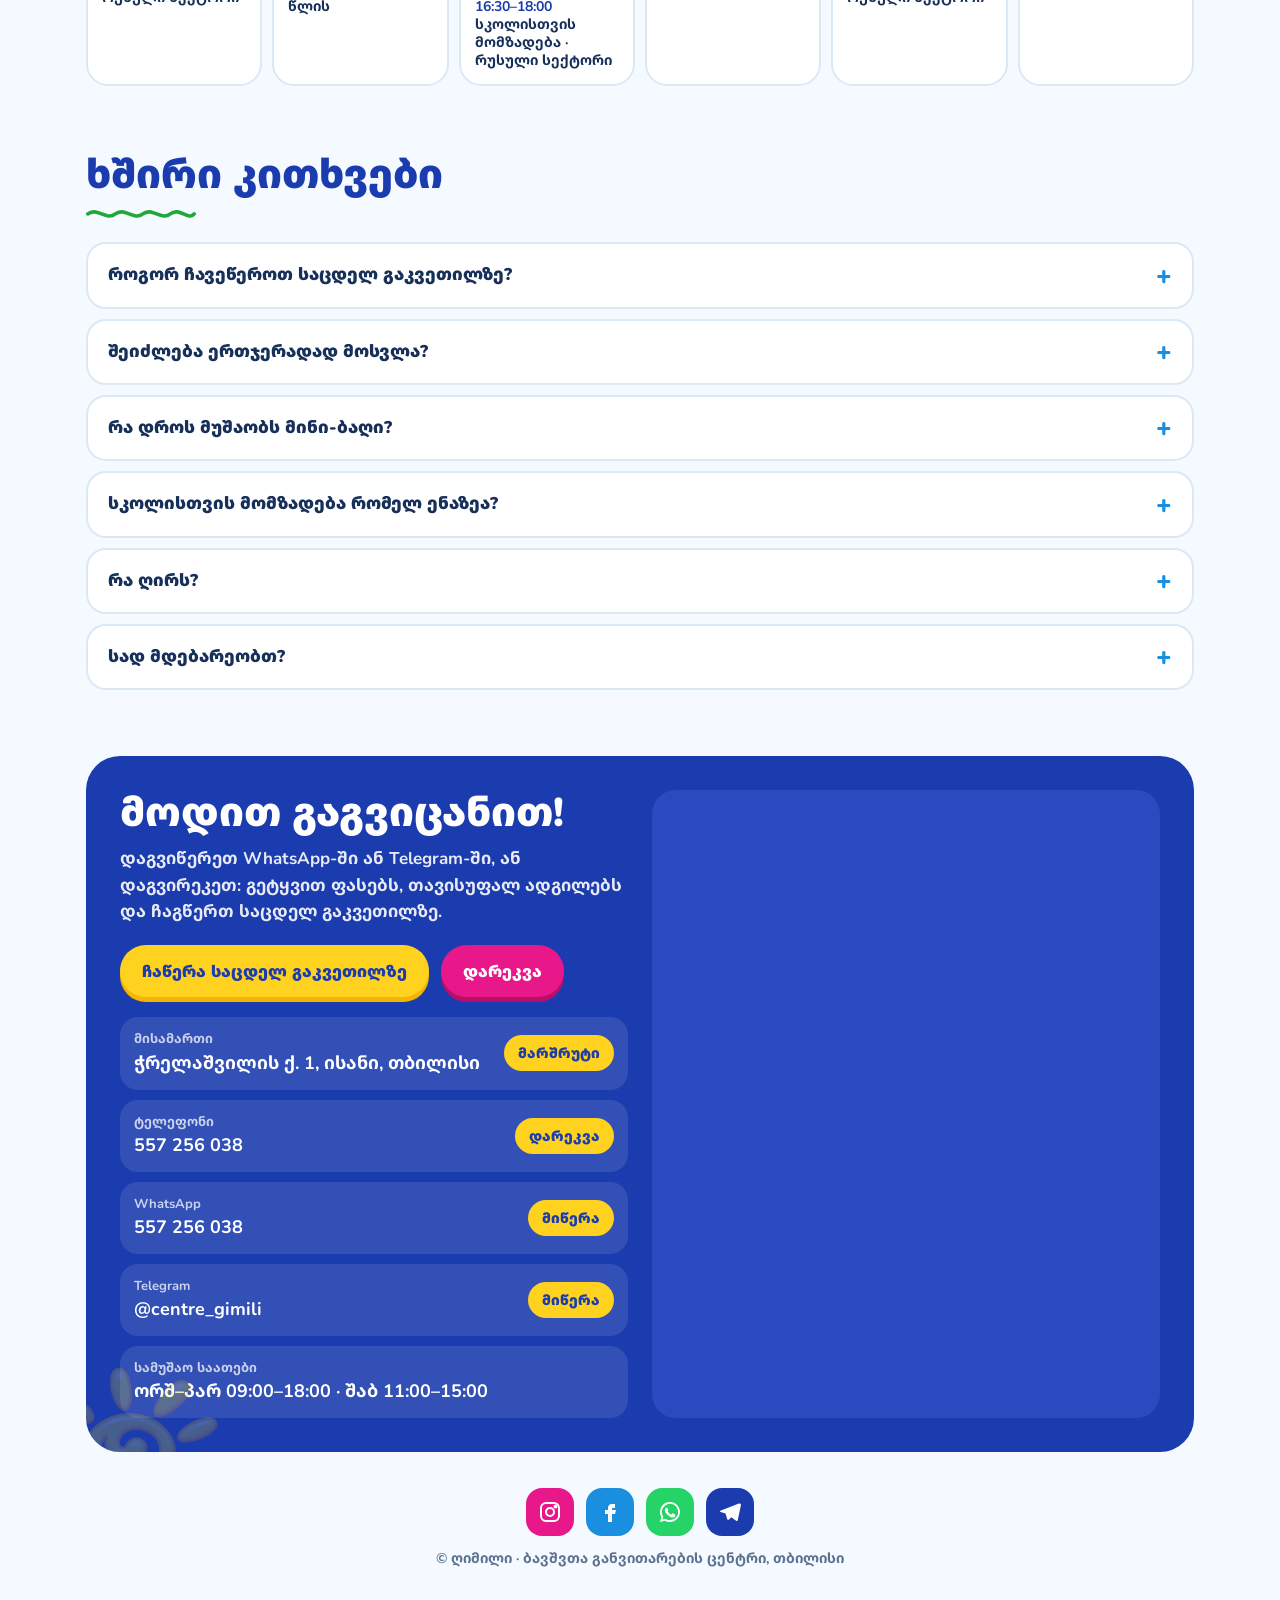
==== commit ae545866: "Site: sensory therapy and art therapy (Lia) in Specialists Co-Authored-By: Claude Opus 5.5 <noreply@" ====
--- a/index.html
+++ b/index.html
@@ -556,6 +556,10 @@
     text:{ka:"მეტყველების განვითარება: გაკვეთილები, კონსულტაცია და ქცევაზე მუშაობა.",ru:"Развитие речи: занятия, консультации и работа с поведением.",en:"Speech development: lessons, consultations and behaviour support."} },
   { c:C.pink, price:1000, unit:"c", teacher:"eka", name:{ka:"ტომატისი",ru:"Томатис",en:"Tomatis"},
     text:{ka:"ტომატისის მეთოდი: სმენითი სტიმულაციის კურსი.",ru:"Метод Томатис: курс слуховой стимуляции.",en:"The Tomatis method: an auditory stimulation course."} },
+  { c:C.sun, teacher:"lia", name:{ka:"სენსორული თერაპია",ru:"Сенсорная терапия",en:"Sensory therapy"},
+    text:{ka:"მუშაობა შეგრძნებებზე, ყურადღებაზე და ემოციებზე — თამაშით, ბავშვის ტემპით.",ru:"Работа с ощущениями, вниманием и эмоциями — через игру, в темпе ребёнка.",en:"Working with senses, attention and emotions — through play, at the child's pace."} },
+  { c:C.red, teacher:"lia", name:{ka:"არტ-თერაპია",ru:"Арт-терапия",en:"Art therapy"},
+    text:{ka:"ხატვა და შემოქმედება, რომელიც ბავშვს ემოციების გამოხატვაში ეხმარება.",ru:"Рисование и творчество, которые помогают ребёнку выражать чувства.",en:"Drawing and creative work that help a child express feelings."} },
   { c:C.green, mc:true, name:{ka:"მასტერკლასები",ru:"Мастер-классы",en:"Master classes"},
     text:{ka:"მაგალითად, შოკოლადის მასტერკლასი. ახალ თარიღებს Telegram-ში ვაცხადებთ.",ru:"Например, шоколадный мастер-класс. Новые даты объявляем в Telegram.",en:"For example, a chocolate master class. New dates are announced on Telegram."} }
 ];
@@ -566,7 +570,7 @@
     heroLead:"მინი-ბაღი, წრეები, სკოლისთვის მომზადება, ინგლისური და სპეციალისტები — ერთ თბილ და ფერად სივრცეში, სახლთან ახლოს.",
     chooseTitle:"სად მოგწეროთ?", close:"დახურვა", waHello:"გამარჯობა! მინდა ჩაწერა საცდელ გაკვეთილზე", ctaTrial:"ჩაწერა საცდელ გაკვეთილზე", ctaTrialShort:"ჩაწერა", call:"დარეკვა",
     trust:["პატარა ჯგუფები","ორშ–შაბ","ქართული და რუსული სექტორი","ინდივიდუალური გაკვეთილები"],
-    tiles:[["garden","house",C.pink,"მინი-ბაღი","ორშ–პარ, 10:00-დან"],["clubs","star",C.green,"წრეები","11 მიმართულება"],["clubs:school","book",C.red,"სკოლისთვის მომზადება","ქართული და რუსული სექტორი"],["specialists","ear",C.blue,"სპეციალისტები","მეტყველების თერაპევტი, ტომატისი"]],
+    tiles:[["garden","house",C.pink,"მინი-ბაღი","ორშ–პარ, 10:00-დან"],["clubs","star",C.green,"წრეები","11 მიმართულება"],["clubs:school","book",C.red,"სკოლისთვის მომზადება","ქართული და რუსული სექტორი"],["specialists","ear",C.blue,"სპეციალისტები","მეტყველების თერაპევტი, ტომატისი, სენსორული და არტ-თერაპია"]],
     more:"ვრცლად →",
     gardenTitle:"მინი-ბაღი", gardenLead:"ორშაბათიდან პარასკევამდე, პატარა ჯგუფებში — ბავშვი თამაშობს, სწავლობს და მეგობრობს.", gardenCardTitle:"დღე, რომელიც ბავშვს უყვარს",
     gardenList:["თამაში, შემოქმედება და მეგობრები","ბაღის ინგლისური სამშაბათს და ხუთშაბათს","კრაფტი ხუთშაბათობით","სკოლისთვის მომზადება თამაშით"],
@@ -594,7 +598,7 @@
     heroLead:"Мини-садик, кружки, подготовка к школе, английский и специалисты — в одном тёплом и ярком месте рядом с домом.",
     chooseTitle:"Где вам удобнее написать?", close:"Закрыть", waHello:"Здравствуйте! Хочу записаться на пробное занятие", ctaTrial:"Записаться на пробное занятие", ctaTrialShort:"Записаться", call:"Позвонить",
     trust:["Небольшие группы","Пн–Сб","Грузинский и русский сектор","Индивидуальные занятия"],
-    tiles:[["garden","house",C.pink,"Мини-садик","Пн–Пт, с 10:00"],["clubs","star",C.green,"Кружки","11 направлений"],["clubs:school","book",C.red,"Подготовка к школе","Грузинский и русский сектор"],["specialists","ear",C.blue,"Специалисты","Логопед, Томатис"]],
+    tiles:[["garden","house",C.pink,"Мини-садик","Пн–Пт, с 10:00"],["clubs","star",C.green,"Кружки","11 направлений"],["clubs:school","book",C.red,"Подготовка к школе","Грузинский и русский сектор"],["specialists","ear",C.blue,"Специалисты","Логопед, Томатис, сенсорная и арт-терапия"]],
     more:"Подробнее →",
     gardenTitle:"Мини-садик", gardenLead:"С понедельника по пятницу, в небольших группах — ребёнок играет, учится и дружит.", gardenCardTitle:"День, который ребёнок любит",
     gardenList:["Игры, творчество и друзья","Английский в садике по вторникам и четвергам","Крафт по четвергам","Подготовка к школе через игру"],
@@ -622,7 +626,7 @@
     heroLead:"Mini kindergarten, clubs, school preparation, English and specialists — in one warm, colourful place close to home.",
     chooseTitle:"How would you like to reach us?", close:"Close", waHello:"Hello! I would like to book a trial lesson", ctaTrial:"Book a trial lesson", ctaTrialShort:"Book", call:"Call",
     trust:["Small groups","Mon–Sat","Georgian & Russian sector","One-to-one lessons"],
-    tiles:[["garden","house",C.pink,"Mini garden","Mon–Fri, from 10:00"],["clubs","star",C.green,"Clubs","11 activities"],["clubs:school","book",C.red,"School preparation","Georgian & Russian sector"],["specialists","ear",C.blue,"Specialists","Speech therapist, Tomatis"]],
+    tiles:[["garden","house",C.pink,"Mini garden","Mon–Fri, from 10:00"],["clubs","star",C.green,"Clubs","11 activities"],["clubs:school","book",C.red,"School preparation","Georgian & Russian sector"],["specialists","ear",C.blue,"Specialists","Speech, Tomatis, sensory & art therapy"]],
     more:"Learn more →",
     gardenTitle:"Mini kindergarten", gardenLead:"Monday to Friday, in small groups — children play, learn and make friends.", gardenCardTitle:"A day children love",
     gardenList:["Play, creativity and friends","Garden English on Tuesdays and Thursdays","Craft on Thursdays","School readiness through play"],
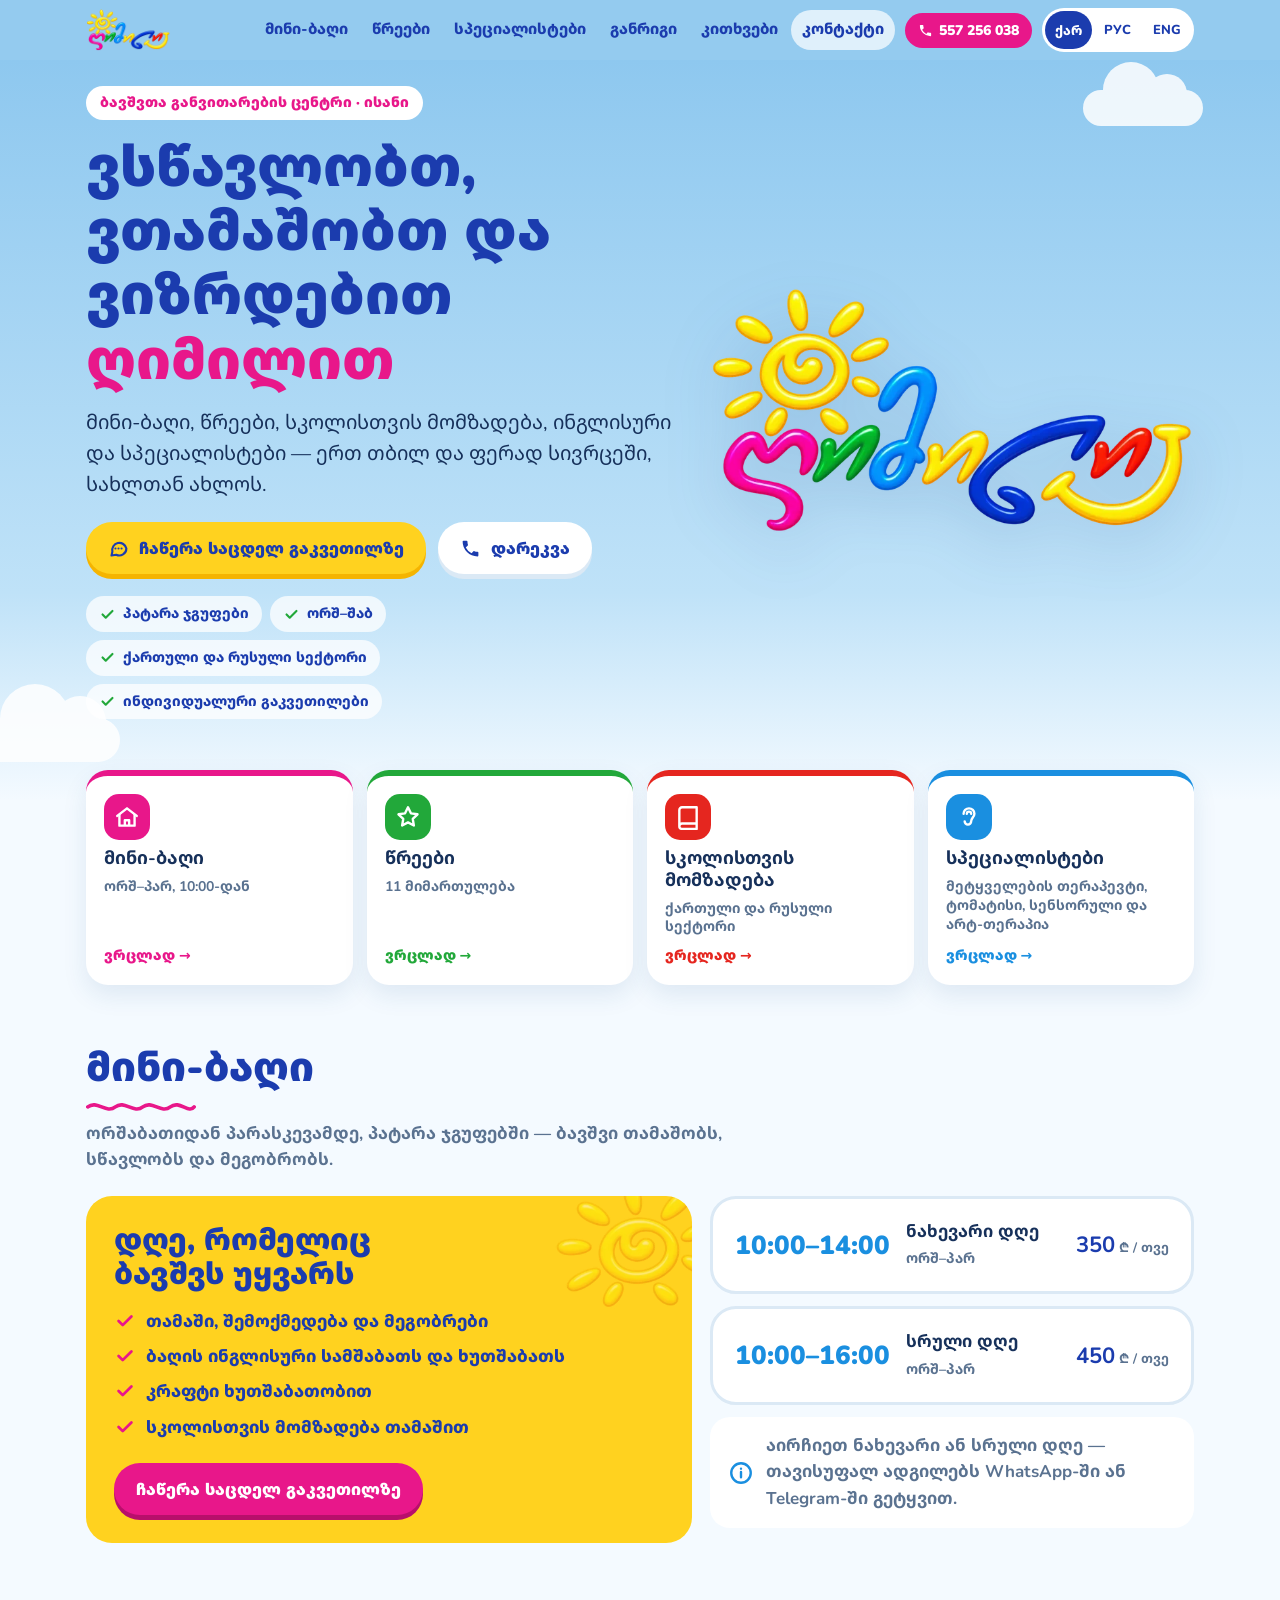
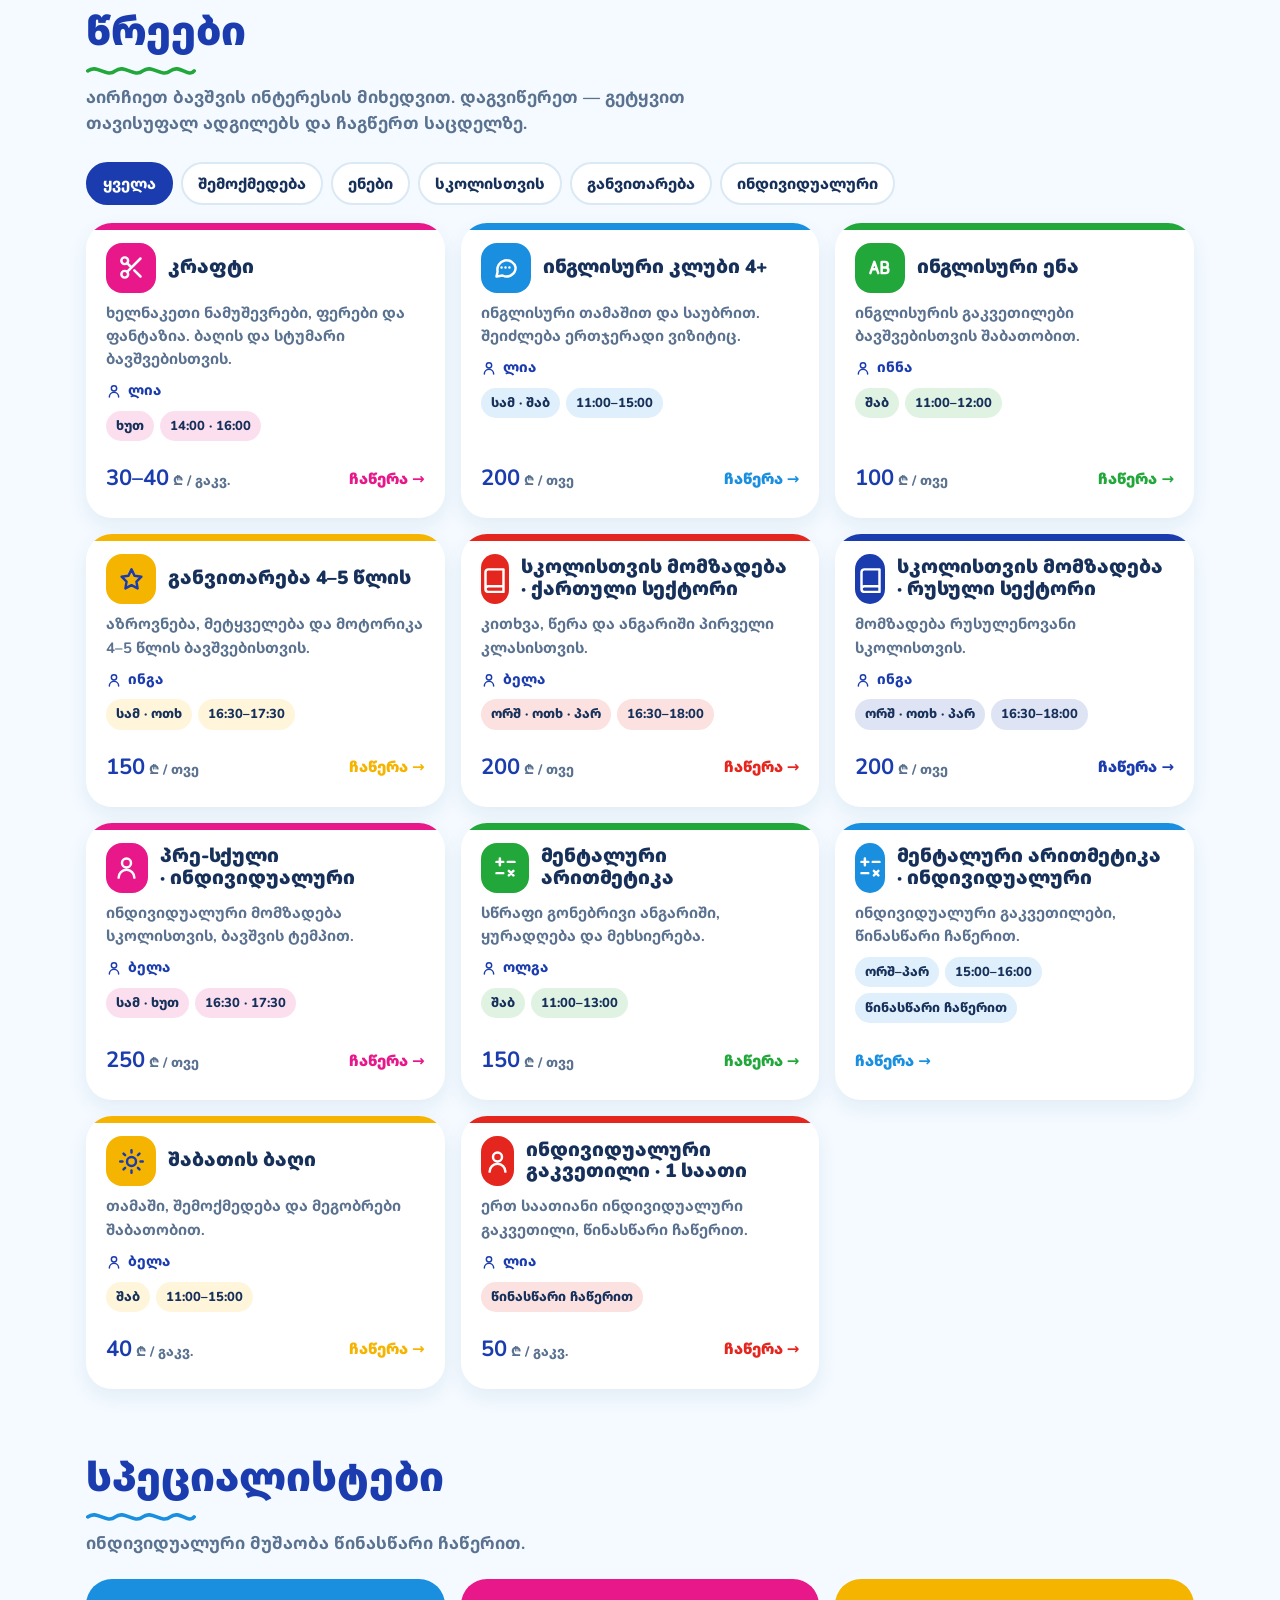
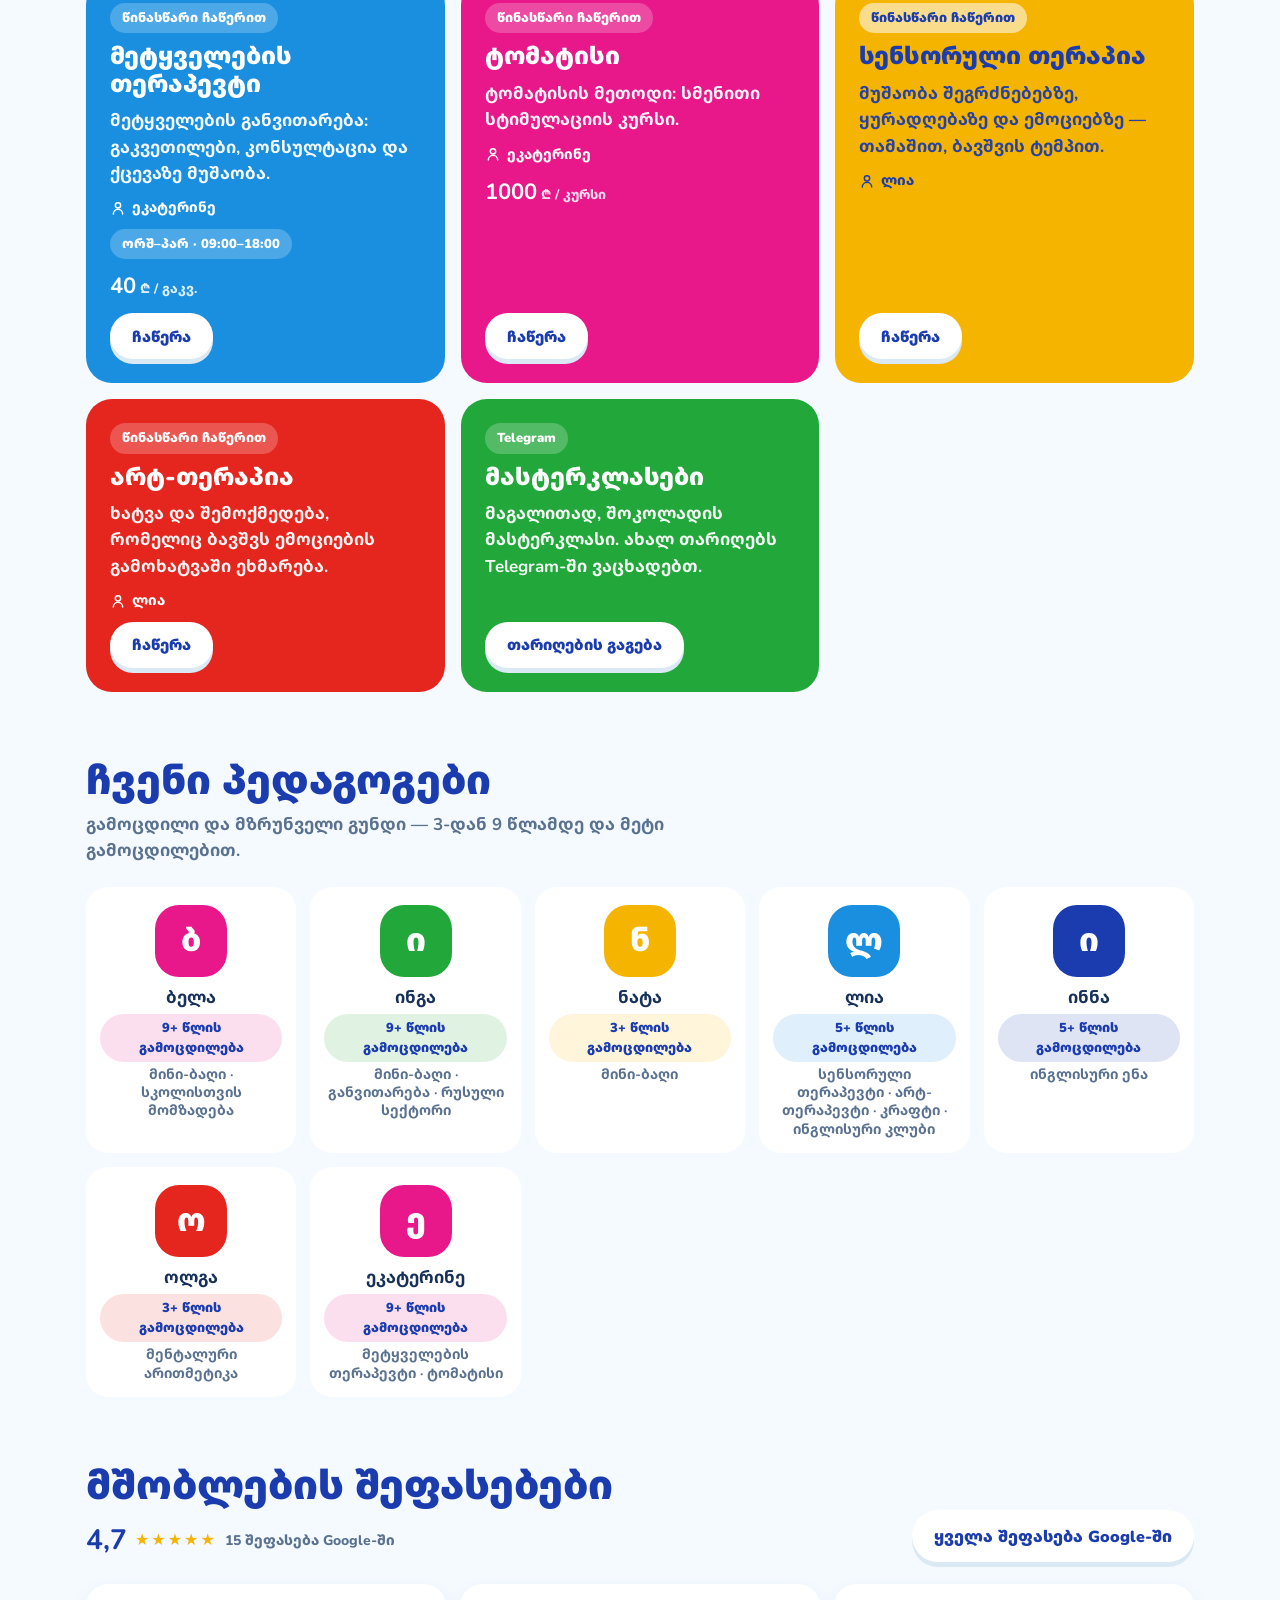
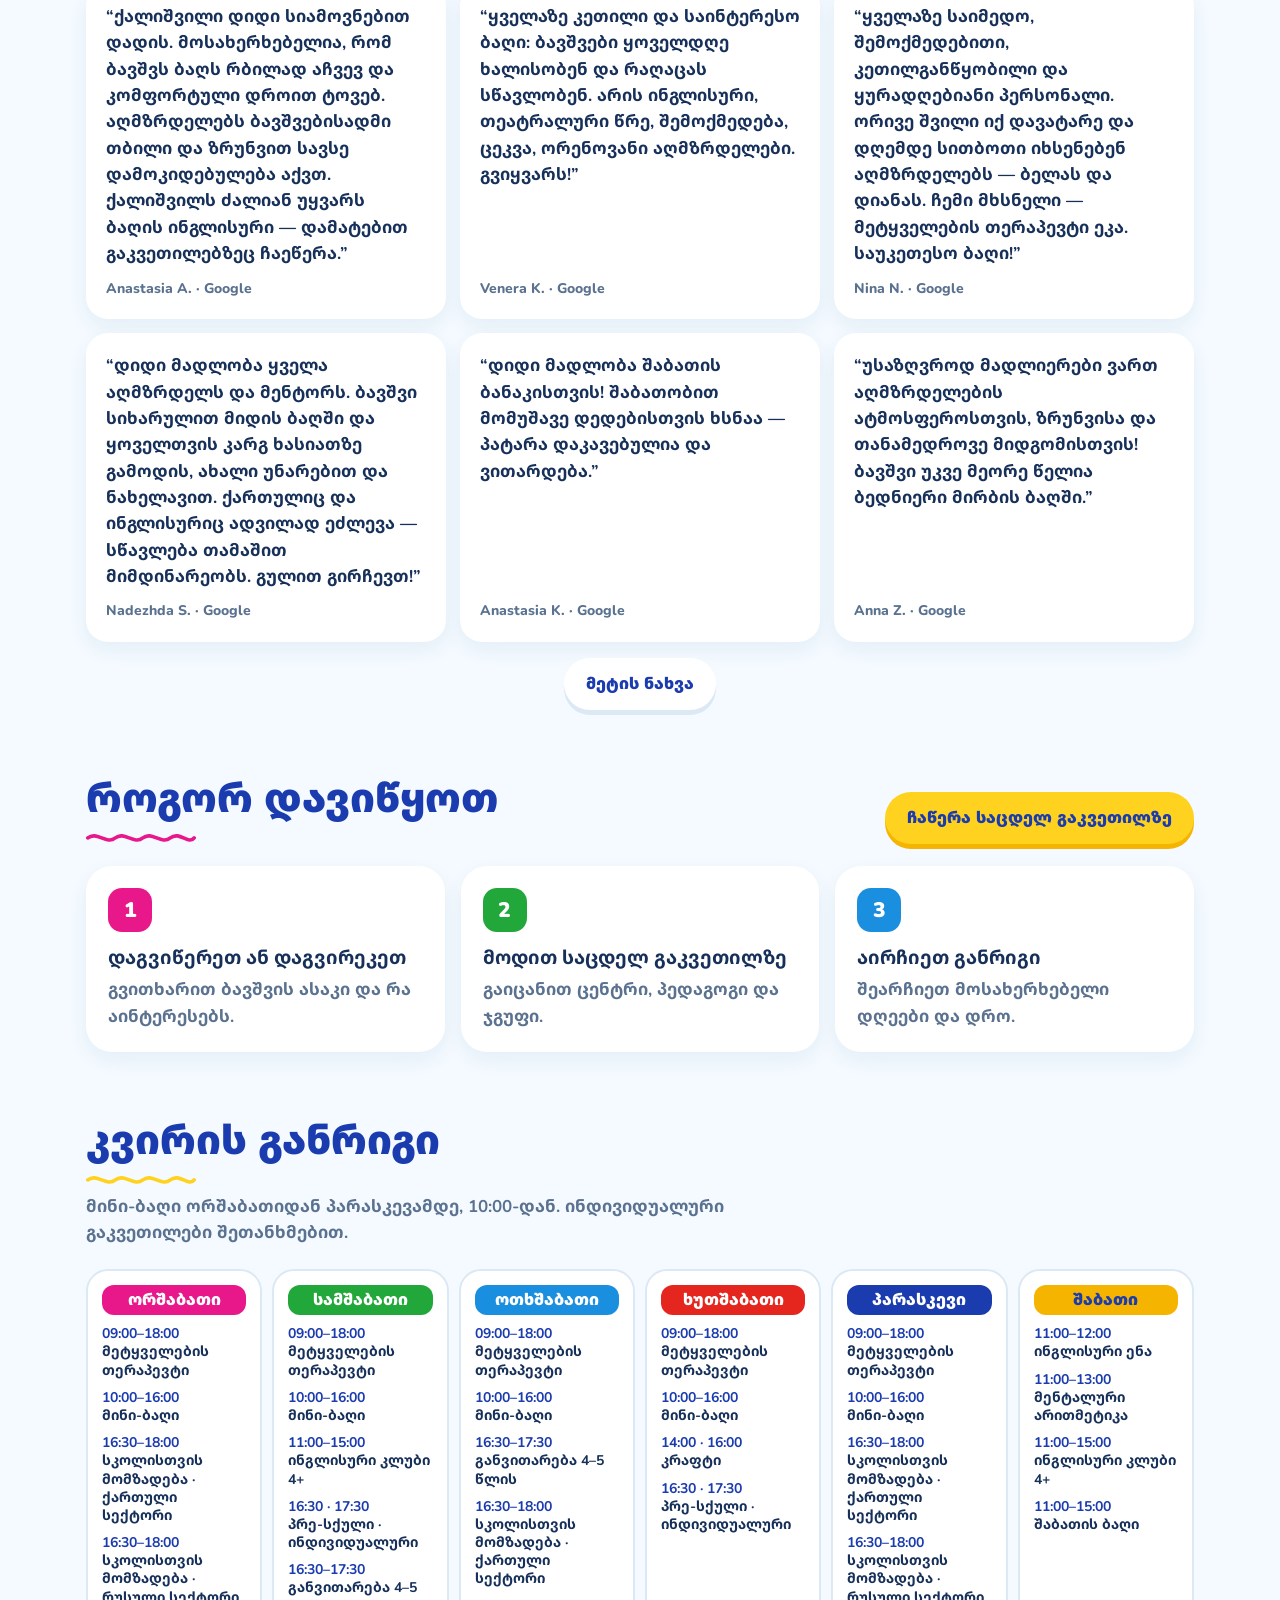
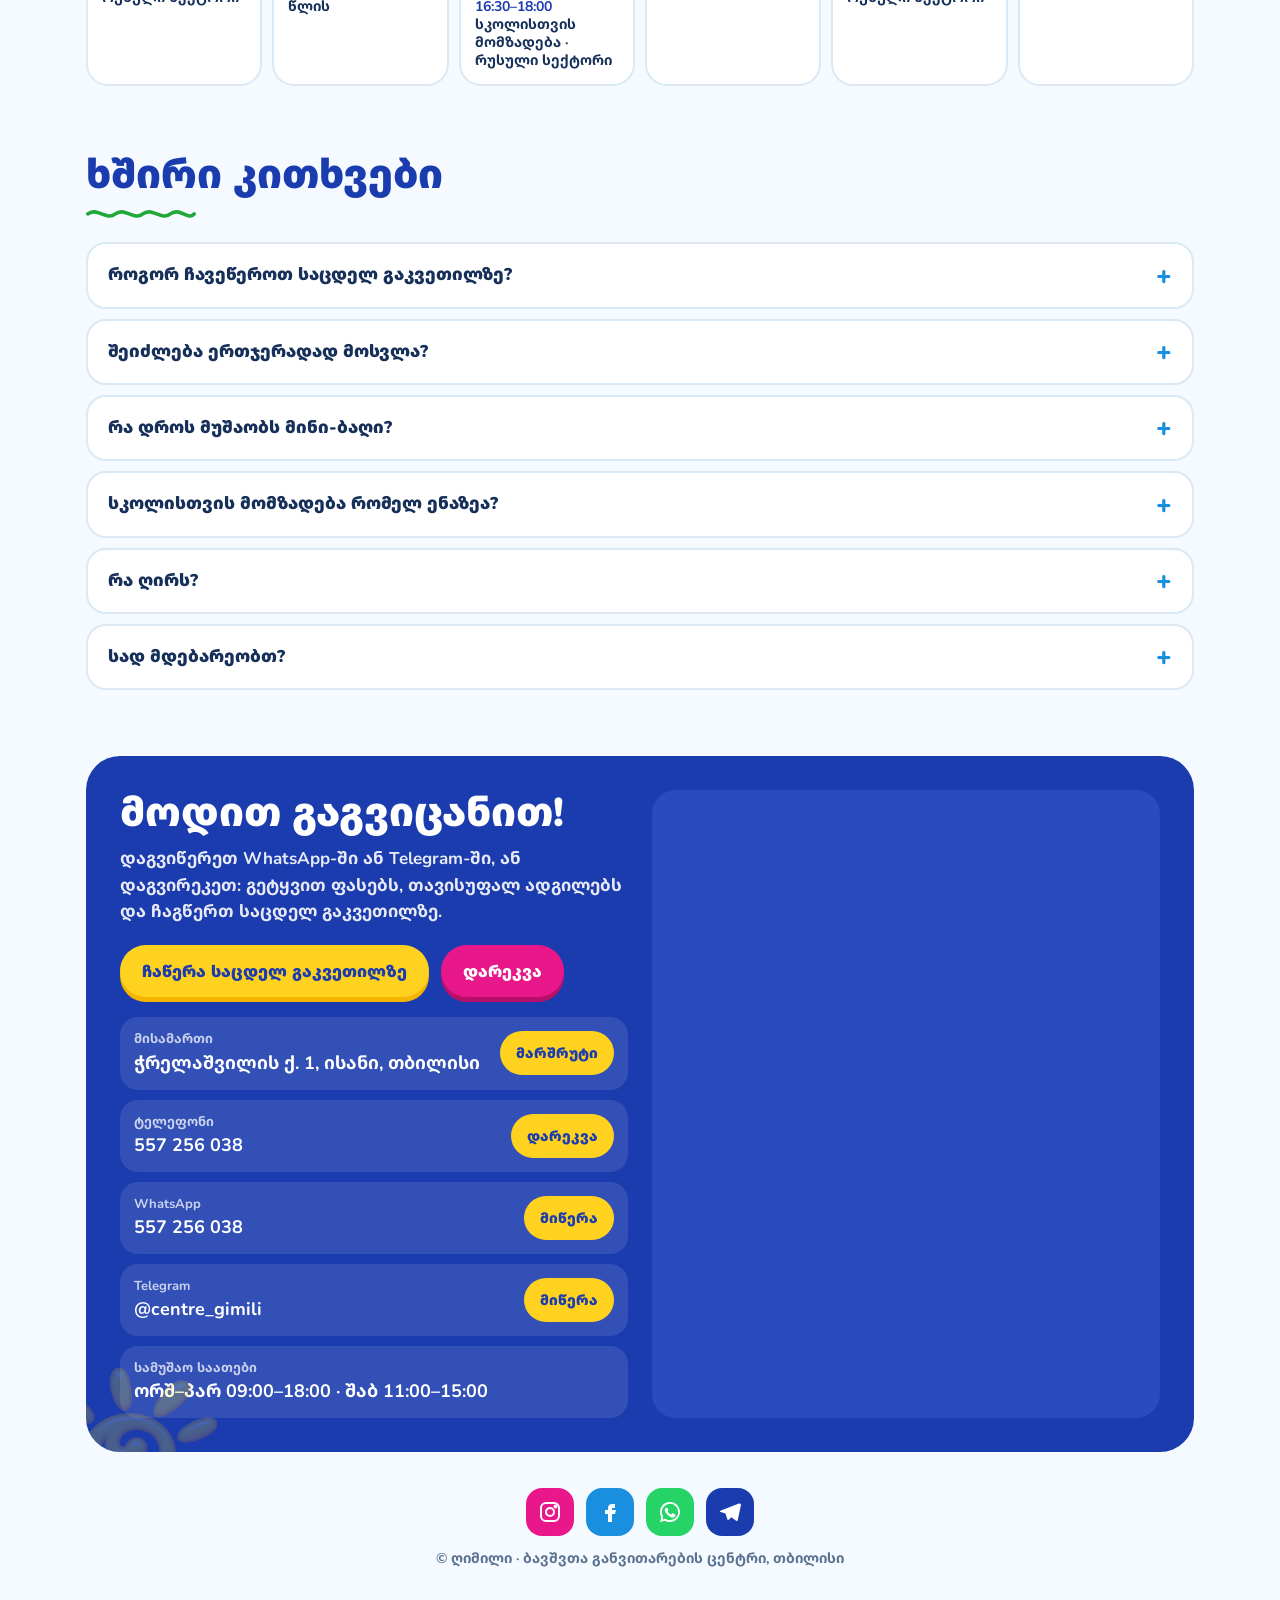
==== commit a360f54a: "Site polish: readable text on yellow, share image, bigger tap targets, robots.txt, sitemap.xml, own " ====
--- a/index.html
+++ b/index.html
@@ -15,9 +15,12 @@
 <meta property="og:url" content="https://gimili.ge/">
 <meta property="og:title" content="ღიმილი · ბავშვთა განვითარების ცენტრი ისანში">
 <meta property="og:description" content="მინი-ბაღი, წრეები, სკოლისთვის მომზადება, ინგლისური და სპეციალისტები. ჩაეწერეთ საცდელ გაკვეთილზე.">
-<meta property="og:image" content="https://gimili.ge/site/assets/logo.webp">
+<meta property="og:image" content="https://gimili.ge/site/assets/share.jpg">
+<meta property="og:image:width" content="1200">
+<meta property="og:image:height" content="630">
+<meta name="twitter:card" content="summary_large_image">
 <script type="application/ld+json">
-{"@context":"https://schema.org","@type":"ChildCare","name":"ღიმილი · Gimili","url":"https://gimili.ge/","telephone":"+995557256038","image":"https://gimili.ge/site/assets/logo.webp",
+{"@context":"https://schema.org","@type":"ChildCare","name":"ღიმილი · Gimili","url":"https://gimili.ge/","telephone":"+995557256038","image":"https://gimili.ge/site/assets/share.jpg","logo":"https://gimili.ge/site/assets/logo.webp",
  "address":{"@type":"PostalAddress","streetAddress":"Chrelashvili St 1","addressLocality":"Tbilisi","addressRegion":"Isani","addressCountry":"GE"},
  "openingHoursSpecification":[{"@type":"OpeningHoursSpecification","dayOfWeek":["Monday","Tuesday","Wednesday","Thursday","Friday"],"opens":"09:00","closes":"18:00"},{"@type":"OpeningHoursSpecification","dayOfWeek":"Saturday","opens":"11:00","closes":"15:00"}],
  "sameAs":["https://www.instagram.com/centri_ghimili/","https://www.facebook.com/share/1DfU3EqnLd/","https://t.me/centre_gimili"]}
@@ -42,7 +45,6 @@
   .wrap{width:min(100%,1140px);margin:0 auto;padding-left:max(16px,env(safe-area-inset-left));padding-right:max(16px,env(safe-area-inset-right))}
   h1,h2,h3{line-height:1.15;text-wrap:balance;margin:0}
   :focus-visible{outline:3px solid var(--navy);outline-offset:3px;border-radius:10px}
-  .sr{position:absolute;width:1px;height:1px;overflow:hidden;clip:rect(0 0 0 0)}
   svg{flex:none}
 
   /* buttons */
@@ -53,7 +55,6 @@
   .b-sun{background:var(--sun);color:var(--navy);box-shadow:0 5px 0 var(--sun-deep)}
   .b-pink{background:var(--pink);color:#fff;box-shadow:0 5px 0 #b80f6b}
   .b-white{background:#fff;color:var(--navy);box-shadow:0 5px 0 var(--line)}
-  .b-navy{background:var(--navy);color:#fff;box-shadow:0 5px 0 #0f2479}
 
   /* header */
   .top{position:sticky;top:0;z-index:40;background:rgba(142,200,239,.94);backdrop-filter:blur(10px);padding-top:env(safe-area-inset-top);transition:box-shadow .2s}
@@ -66,13 +67,13 @@
   .tel-top{display:inline-flex;align-items:center;gap:6px;background:var(--pink);color:#fff;text-decoration:none;font:900 14px var(--font);padding:8px 13px;border-radius:999px;white-space:nowrap}
   .tel-top svg{width:15px;height:15px}
   .lang{display:flex;background:#fff;border-radius:999px;padding:3px;gap:2px}
-  .lang button{border:0;background:transparent;font:800 13px var(--font);color:var(--navy);padding:6px 9px;border-radius:999px;cursor:pointer}
+  .lang button{border:0;background:transparent;font:800 13px var(--font);color:var(--navy);padding:0 10px;min-height:38px;min-width:40px;border-radius:999px;cursor:pointer}
   .lang button[aria-pressed="true"]{background:var(--navy);color:#fff}
   .burger{display:none;width:44px;height:44px;border:0;border-radius:14px;background:#fff;color:var(--navy);cursor:pointer;place-items:center}
   .burger svg{width:24px;height:24px}
   @media(max-width:1020px){.nav{display:none}.burger{display:grid;order:4}.top .lang{margin-left:auto;order:2}.tel-top{order:3}}
-  @media(max-width:640px){.tel-top span{display:none}.tel-top{width:44px;height:44px;padding:0;justify-content:center;border-radius:14px}.tel-top svg{width:20px;height:20px}.top .lang button{padding:7px 8px}}
-  @media(max-width:400px){.brand img{height:32px}.top .wrap{gap:7px}.top .lang button{padding:7px 6px;font-size:12px}}
+  @media(max-width:640px){.tel-top span{display:none}.tel-top{width:44px;height:44px;padding:0;justify-content:center;border-radius:14px}.tel-top svg{width:20px;height:20px}.top .lang button{padding:0 8px;min-width:38px}}
+  @media(max-width:400px){.brand img{height:32px}.top .wrap{gap:7px}.top .lang button{padding:0 6px;min-width:34px;font-size:12px}}
 
   /* mobile menu */
   .drawer{position:fixed;inset:0;z-index:60;display:none}
@@ -176,6 +177,9 @@
   .spec .tag{align-self:flex-start;background:rgba(255,255,255,.22);font-weight:900;font-size:13px;padding:5px 12px;border-radius:999px}
   .spec .btn{margin-top:auto;align-self:flex-start;min-height:46px;font-size:15px}
   .spec .price{color:#fff}.spec .price small{color:rgba(255,255,255,.85)}
+  /* on yellow, text is dark blue — white on yellow is unreadable */
+  .spec.on-sun,.spec.on-sun .price,.spec.on-sun .who.light{color:var(--navy)}.spec.on-sun .price small{color:var(--ink)}.spec.on-sun .tag{background:rgba(255,255,255,.55)}
+  .club.on-sun .ico,.tile.on-sun .ic,.days button.on-sun[aria-pressed="true"],.day.on-sun h3,.steps li.on-sun::before{color:var(--navy)}
   @media(max-width:900px){.duo{grid-template-columns:minmax(0,1fr)}}
 
   /* steps */
@@ -243,7 +247,7 @@
   .crow{background:rgba(255,255,255,.1);border-radius:18px;padding:12px 14px;display:flex;align-items:center;gap:12px;justify-content:space-between;flex-wrap:wrap}
   .crow small{display:block;opacity:.75;font-weight:700;font-size:13px}
   .crow>div{min-width:0;flex:1 1 160px}.crow b{font-size:18px;overflow-wrap:anywhere}
-  .crow>a{color:var(--navy);background:var(--sun);border-radius:999px;padding:8px 14px;font:900 14px var(--font);text-decoration:none}
+  .crow>a{color:var(--navy);background:var(--sun);border-radius:999px;padding:0 16px;min-height:44px;display:inline-flex;align-items:center;font:900 14px var(--font);text-decoration:none}
   .map{border-radius:24px;overflow:hidden;min-height:320px;background:#2a4bbf;position:relative}
   .map iframe{position:absolute;inset:0;width:100%;height:100%;border:0}
   .contact .sunimg{position:absolute;left:-60px;bottom:-70px;width:200px;opacity:.2;animation:spin 50s linear infinite;pointer-events:none}
@@ -659,17 +663,17 @@
 function renderClubs() {
   const t = T[lang];
   $("filters").innerHTML = t.cats.map(([k, l]) => `<button type="button" data-cat="${k}" aria-pressed="${k === cat}">${esc(l)}</button>`).join("");
-  $("clubList").innerHTML = CLUBS.map(k => `<article class="club" style="--c:${k.c}" ${cat !== "all" && !k.cat.split(" ").includes(cat) ? "hidden" : ""}><div class="hd"><span class="ico">${ICON[k.icon]}</span><h3>${esc(k.name[lang])}</h3></div><p>${esc(k.text[lang])}</p>${teacherLine(k.teacher)}<div class="when">${k.days.length ? `<span class="chip">${esc(dayRange(k.days))}</span>` : ""}${k.time ? `<span class="chip">${esc(k.time)}</span>` : ""}${k.appt ? `<span class="chip">${esc(t.appt)}</span>` : ""}</div><div class="ft">${priceHtml(k.price, k.unit)}<a class="ask" data-tg data-what="${esc(k.name[lang])}" href="${TG}" target="_blank" rel="noopener">${esc(t.ask)}</a></div></article>`).join("");
+  $("clubList").innerHTML = CLUBS.map(k => `<article class="club${k.c === C.sun ? " on-sun" : ""}" style="--c:${k.c}" ${cat !== "all" && !k.cat.split(" ").includes(cat) ? "hidden" : ""}><div class="hd"><span class="ico">${ICON[k.icon]}</span><h3>${esc(k.name[lang])}</h3></div><p>${esc(k.text[lang])}</p>${teacherLine(k.teacher)}<div class="when">${k.days.length ? `<span class="chip">${esc(dayRange(k.days))}</span>` : ""}${k.time ? `<span class="chip">${esc(k.time)}</span>` : ""}${k.appt ? `<span class="chip">${esc(t.appt)}</span>` : ""}</div><div class="ft">${priceHtml(k.price, k.unit)}<a class="ask" data-tg data-what="${esc(k.name[lang])}" href="${TG}" target="_blank" rel="noopener">${esc(t.ask)}</a></div></article>`).join("");
 }
 function renderWeek() {
   const t = T[lang], COLORS = [C.pink, C.green, C.blue, C.red, C.navy, C.sun];
-  $("dayTabs").innerHTML = SHORT[lang].map((n, i) => `<button type="button" role="tab" data-day="${i + 1}" style="--c:${COLORS[i]}" aria-pressed="${day === i + 1}">${esc(n)}</button>`).join("");
+  $("dayTabs").innerHTML = SHORT[lang].map((n, i) => `<button type="button" role="tab" data-day="${i + 1}" class="${COLORS[i] === C.sun ? "on-sun" : ""}" style="--c:${COLORS[i]}" aria-pressed="${day === i + 1}">${esc(n)}</button>`).join("");
   $("week").innerHTML = DAYS[lang].map((name, i) => {
     const d = i + 1, items = [];
     if (d <= 5) items.push(["10:00–16:00", t.gardenShort]);
     [...CLUBS, ...SPECS].filter(k => (k.days || []).includes(d) && !k.appt).forEach(k => items.push([k.time, k.name[lang]]));
     items.sort((a, b) => a[0].localeCompare(b[0]));
-    return `<div class="day ${d === day ? "on" : ""}" style="--c:${COLORS[i]}"><h3>${esc(name)}</h3><ul>${items.map(([tm, n]) => `<li><b>${esc(tm)}</b><span>${esc(n)}</span></li>`).join("")}</ul></div>`;
+    return `<div class="day ${d === day ? "on" : ""} ${COLORS[i] === C.sun ? "on-sun" : ""}" style="--c:${COLORS[i]}"><h3>${esc(name)}</h3><ul>${items.map(([tm, n]) => `<li><b>${esc(tm)}</b><span>${esc(n)}</span></li>`).join("")}</ul></div>`;
   }).join("");
 }
 function render(next) {
@@ -684,7 +688,7 @@
   $("gardenList").innerHTML = t.gardenList.map(x => `<li>${ICON.check}<span>${esc(x)}</span></li>`).join("");
   $("slots").innerHTML = GARDEN_SLOTS.map(s => `<div class="slot"><span class="time">${s.time}</span><div><b>${esc(s.label[lang])}</b><small>${esc(dayRange([1,2,3,4,5]))}</small></div>${priceHtml(s.price, "m")}</div>`).join("") + `<div class="note">${ICON.info}<span>${esc(t.gardenNote)}</span></div>`;
   renderClubs();
-  $("specList").innerHTML = SPECS.map(s => `<article class="spec" style="background:${s.c}"><span class="tag">${esc(s.mc ? "Telegram" : t.appt)}</span><h3>${esc(s.name[lang])}</h3><p>${esc(s.text[lang])}</p>${teacherLine(s.teacher, true)}${s.days ? `<span class="tag">${esc(dayRange(s.days))} · ${esc(s.time)}</span>` : ""}${priceHtml(s.price, s.unit)}<a class="btn b-white" data-tg data-what="${esc(s.name[lang])}" href="${TG}" target="_blank" rel="noopener">${esc(s.mc ? t.mcBtn : t.specBtn)}</a></article>`).join("");
+  $("specList").innerHTML = SPECS.map(s => `<article class="spec${s.c === C.sun ? " on-sun" : ""}" style="background:${s.c}"><span class="tag">${esc(s.mc ? "Telegram" : t.appt)}</span><h3>${esc(s.name[lang])}</h3><p>${esc(s.text[lang])}</p>${teacherLine(s.teacher, true)}${s.days ? `<span class="tag">${esc(dayRange(s.days))} · ${esc(s.time)}</span>` : ""}${priceHtml(s.price, s.unit)}<a class="btn b-white" data-tg data-what="${esc(s.name[lang])}" href="${TG}" target="_blank" rel="noopener">${esc(s.mc ? t.mcBtn : t.specBtn)}</a></article>`).join("");
   $("steps").innerHTML = t.steps.map(([b, s], i) => `<li style="--c:${[C.pink, C.green, C.blue][i]}"><b>${esc(b)}</b><span>${esc(s)}</span></li>`).join("");
   $("photos").hidden = !PHOTOS.length; $("gallery").innerHTML = PHOTOS.map(src => `<img src="${esc(src)}" alt="" loading="lazy">`).join("");
   $("team").hidden = !TEAM.length; $("teamList").innerHTML = TEAM.map(p => `<div class="person" style="--c:${p.c}">${p.photo ? `<img src="${esc(p.photo)}" alt="${esc(p.name[lang])}" loading="lazy">` : `<span class="ava" style="--c:${p.c}">${esc(p.name[lang].slice(0, 1))}</span>`}<b>${esc(p.name[lang])}</b>${p.exp ? `<span class="exp">${esc(T[lang].exp(p.exp))}</span>` : ""}<small>${esc(p.role[lang])}</small></div>`).join("");
